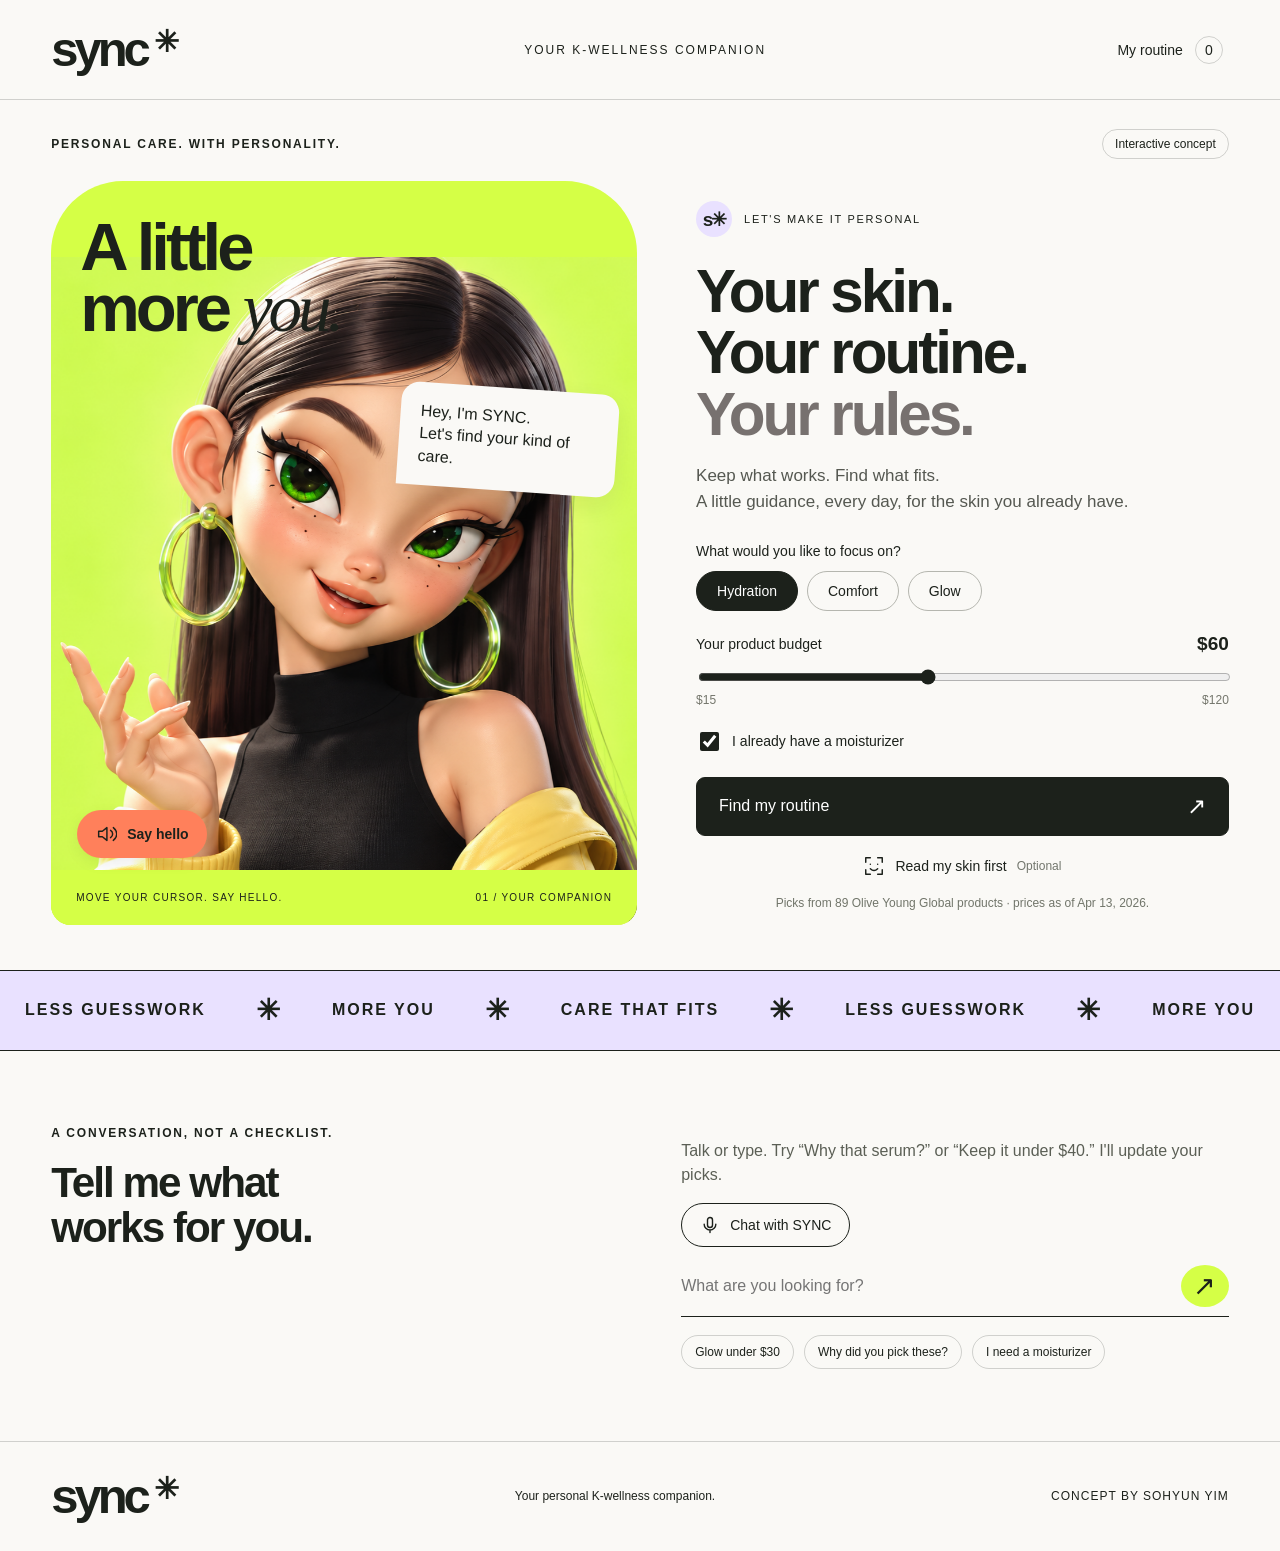
==== web/index.html @ 5f8eee10 "SYNC — K-wellness companion: demo, deck and catalogue tools Built 2026-09-19.  - web/    the demo: 1" ====
<!doctype html>
<html lang="en"><head><meta charset="UTF-8"><meta name="viewport" content="width=device-width, initial-scale=1"><meta name="theme-color" content="#e9e1ff"><meta name="description" content="Meet SYNC. A personal K-wellness companion that reads your skin, runs your routine, and shows you what moved."><title>SYNC — Demo</title><link rel="icon" type="image/svg+xml" href="data:image/svg+xml,%3Csvg xmlns='http://www.w3.org/2000/svg' viewBox='0 0 40 40'%3E%3Crect width='40' height='40' rx='12' fill='%23d5ff46'/%3E%3Ctext x='9' y='30' font-family='Arial' font-weight='bold' font-size='29'%3ES%3C/text%3E%3C/svg%3E"><link rel="preconnect" href="https://fonts.googleapis.com"><link href="https://fonts.googleapis.com/css2?family=IBM+Plex+Mono:wght@400;500&display=swap" rel="stylesheet"><link href="https://api.fontshare.com/v2/css?f[]=switzer@300,400,500&display=swap" rel="stylesheet"><link rel="stylesheet" href="style.css"><script src="app.js" defer></script><script src="mirror.js" defer></script><script src="daily.js" defer></script></head>
<body>
<header class="nav"><a href="#" class="logo" aria-label="SYNC home">sync<span>✳</span></a><div class="nav-center">YOUR K-WELLNESS COMPANION</div><button class="nav-link" id="routine-nav">My routine <span id="count">0</span></button></header>
<main>
<div class="intro"><span class="eyebrow">PERSONAL CARE. WITH PERSONALITY.</span><span class="demo-badge">Interactive concept</span></div>
<section class="hero" aria-label="Personal beauty assistant">
<div class="avatar-stage" id="stage">
<div class="stage-title">A little<br>more <em>you.</em></div>
<div class="portrait-wrap" id="portrait"><img src="assets/avatar.png" alt="SYNC's playful 3D-style beauty companion with dark hair, lime earrings and a yellow jacket" class="avatar" fetchpriority="high"></div>
<div class="speech" id="speech" aria-live="polite">Hey, I'm SYNC.<br>Let's find your kind of care.</div>
<button class="sound-button" id="sound" aria-label="Hear SYNC's greeting"><svg viewBox="0 0 24 24" aria-hidden="true"><path d="M4 9h4l5-4v14l-5-4H4zM17 8c3 2 3 6 0 8M20 5c5 4 5 10 0 14"/></svg><span>Say hello</span></button>
<button class="avatar-touch" id="avatar-touch" aria-label="Make SYNC react"></button>
<div class="stage-bottom"><span>MOVE YOUR CURSOR. SAY HELLO.</span><span>01 / YOUR COMPANION</span></div>
</div>
<div class="assistant-panel">
<div class="panel-top"><span class="mini-logo">s✳</span><span>LET'S MAKE IT PERSONAL</span></div>
<h1>Your skin.<br>Your routine.<br><span>Your rules.</span></h1>
<p class="lede">Keep what works. Find what fits.<br>A little guidance, every day, for the skin you already have.</p>
<div class="form-block"><label id="concern-label">What would you like to focus on?</label><div class="chips" id="concerns" role="group" aria-labelledby="concern-label"><button class="chip active" data-concern="Hydration" aria-pressed="true">Hydration</button><button class="chip" data-concern="Comfort" aria-pressed="false">Comfort</button><button class="chip" data-concern="Glow" aria-pressed="false">Glow</button></div></div>
<div class="form-block budget"><label for="budget">Your product budget <strong id="budget-value">$60</strong></label><input type="range" id="budget" min="15" max="120" step="5" value="60"><div class="range-labels"><span>$15</span><span>$120</span></div></div>
<label class="keep"><input type="checkbox" id="keep" checked><span>I already have a moisturizer</span><span class="checkmark" aria-hidden="true">✓</span></label>
<button class="primary" id="build">Find my routine <span aria-hidden="true">↗</span></button>
<button class="scan-link" id="open-scan"><svg viewBox="0 0 24 24" aria-hidden="true"><path d="M8 3H3v5m13-5h5v5M3 16v5h5m13-5v5h-5M8 10h.01M16 10h.01M8 15q4 4 8 0"/></svg>Read my skin first <span>Optional</span></button>
<p class="fine-print">Picks from 89 Olive Young Global products · prices as of Apr 13, 2026.</p>
</div>
</section>
<div class="ticker" aria-hidden="true"><span>LESS GUESSWORK</span><b>✳</b><span>MORE YOU</span><b>✳</b><span>CARE THAT FITS</span><b>✳</b><span>LESS GUESSWORK</span><b>✳</b><span>MORE YOU</span></div>
<section id="read" class="read-section" hidden aria-live="polite">
<div class="section-heading"><div><span class="eyebrow">01 / THE READ</span><h2 id="read-title">Here’s what I see.</h2></div><span class="read-flag" id="read-flag"></span></div>
<div class="read-grid">
<div class="read-face"><img id="read-frame" alt="The frame the read was taken from"><video id="read-live" class="mirrored" autoplay playsinline muted hidden></video><div class="read-labels" id="read-labels"></div></div>
<div class="read-body">
<div class="read-top"><div class="read-score" id="read-score"></div><div><p class="read-line" id="read-line"></p><p class="read-diagnosis" id="read-diagnosis"></p><span class="read-profile" id="read-profile"></span></div></div>
<div class="read-delta" id="read-delta" hidden></div><span class="eyebrow">WHAT’S ASKING</span><ul class="read-concerns" id="read-concerns"></ul>
<span class="eyebrow">ALL 15 AXES</span><div class="read-axes" id="read-axes"></div>
<div class="read-actions"><button class="primary" id="read-to-picks">See what fixes it <span>↓</span></button><button class="secondary" id="read-again">Read again</button><button class="secondary" id="read-camera-off" hidden>Camera off</button></div>
</div></div>
<p class="catalog-note">The read describes what the camera sees in this light. It isn’t a diagnosis.</p>
</section>
<section id="routine" class="routine-section" hidden aria-live="polite">
<div class="section-heading"><div><span class="eyebrow">02 / WHAT FIXES IT</span><h2>Your next good picks.</h2></div><div class="heading-actions"><button class="talk" id="walk-picks" type="button"><svg viewBox="0 0 24 24" aria-hidden="true"><path d="M4 9h4l5-4v14l-5-4H4zM17 8c3 2 3 6 0 8"/></svg><span>Walk me through these</span></button><button class="text-button" id="edit">Edit preferences ↗</button></div></div>
<div class="routine-summary" id="routine-summary"></div><div class="routine-steps" id="routine-steps"></div>
<div class="products" id="products"></div>
<div class="skipped-wrap" id="skipped-wrap" hidden><span class="eyebrow">LEFT OUT, ON PURPOSE</span><ul class="skipped" id="skipped"></ul></div>
<div class="checkout-row"><div><span class="eyebrow">SELECTED PRODUCTS</span><h3 id="total">$0</h3><p>Olive Young Global prices, Apr 13, 2026 · shipping and tax not included</p></div><button class="primary checkout" id="checkout">Review demo bag <span>↗</span></button></div>
<p class="catalog-note">Real products from Olive Young Global. Prices are a snapshot, not live. The skin read describes what the camera sees. It isn’t a diagnosis.</p>
</section>
<section id="day" class="day-section" hidden>
<div class="section-heading"><div><span class="eyebrow">03 / EVERY DAY</span><h2 id="day-count">Day 1 with SYNC</h2></div><span class="day-date" id="day-date"></span></div>
<p class="day-line" id="day-line"></p>
<div class="day-grid">
<div class="day-list" id="day-list"><div><span class="eyebrow">MORNING</span><ul id="day-am"></ul></div><div><span class="eyebrow">NIGHT</span><ul id="day-pm"></ul></div></div>
<div class="day-side"><div class="day-stats" id="day-stats"></div><div class="day-delta" id="day-delta"></div>
<div class="day-actions"><button class="primary" id="day-check">Two weeks later, re-scan <span>↗</span></button><span class="fine-print">Demo control: jumps the timeline ahead and writes a read that follows how much of the routine you ticked off.</span><button class="text-button" id="day-reset">Clear this browser's history</button></div></div>
</div>
</section>
<section class="conversation"><div><span class="eyebrow">A CONVERSATION, NOT A CHECKLIST.</span><h2>Tell me what<br>works for you.</h2></div><div class="conversation-right"><p id="reply" aria-live="polite">Talk or type. Try “Why that serum?” or “Keep it under $40.” I'll update your picks.</p><button class="talk" id="talk" type="button"><svg viewBox="0 0 24 24" aria-hidden="true"><rect x="9" y="3" width="6" height="12" rx="3"/><path d="M5 11a7 7 0 0 0 14 0M12 18v3"/></svg><span>Chat with SYNC</span></button><form id="chat-form"><label class="sr-only" for="message">Tell SYNC your preferences</label><input id="message" placeholder="What are you looking for?" maxlength="200" autocomplete="off"><button type="submit" aria-label="Send message">↗</button></form><div class="prompt-chips"><button data-prompt="Glow under $30">Glow under $30</button><button data-prompt="Why did you pick these?">Why did you pick these?</button><button data-prompt="I need a moisturizer">I need a moisturizer</button></div></div></section>
</main>
<footer><a href="#" class="logo">sync<span>✳</span></a><span>Your personal K-wellness companion.</span><span>CONCEPT BY SOHYUN YIM</span></footer>
<dialog id="scan-dialog"><button class="close" id="close-scan" aria-label="Close scan">×</button><span class="eyebrow">YOUR SKIN CHECK-IN</span><h2>A moment for you.</h2><p id="scan-info">Turn on your camera and hold still for a second.</p><div class="scan-view" id="scan-view"><img src="assets/avatar.png" alt="Sample avatar for a demonstration scan" id="scan-sample"><video id="camera" autoplay playsinline muted hidden></video><div class="scan-oval" aria-hidden="true"></div><div class="scan-line" aria-hidden="true"></div><span id="scan-status">Camera off</span></div><div class="scan-actions"><button class="secondary" id="camera-button">Use my camera</button><button class="primary" id="start-scan">Read my skin ↗</button></div><p class="fine-print" id="camera-note">One frame goes to the SYNC read service. Nothing is stored by this page.</p></dialog>
<dialog id="bag-dialog"><button class="close" id="close-bag" aria-label="Close bag">×</button><span class="eyebrow">YOUR DEMO BAG</span><h2>A routine that fits.</h2><div id="bag-items"></div><p class="bag-total" id="bag-total"></p><p>Demo bag. Each product links to its Olive Young page. No order is placed and no payment is collected here.</p><button class="primary" id="back-routine">Back to my routine ↗</button></dialog>
<div class="mirror" id="mirror" hidden data-phase="idle">
<header class="m-top"><span class="logo">sync<span>✳</span></span><span class="m-eyebrow">YOUR SKIN, READ</span><span class="m-status" id="m-status"></span><button class="m-close" id="m-close" aria-label="Close">×</button></header>
<div class="m-body">
<div class="m-frame" id="m-frame">
<div class="m-zoom" id="m-zoom"><video id="m-video" autoplay playsinline muted></video><img id="m-still" alt="" hidden><div class="m-box" id="m-box" hidden></div></div>
<div class="m-guide" aria-hidden="true"></div>
<svg class="m-flines" id="m-flines" aria-hidden="true"></svg>
<div class="m-labels" id="m-labels"></div>
<span class="m-walk" id="m-walk" hidden></span>
<div class="m-dots" id="m-dots" hidden><i></i><i></i><i></i></div>
<p class="m-caption" id="m-caption" aria-live="polite" hidden></p>
<div class="m-frame-foot"><span>SYNC.AI/READ</span><span id="m-foot">01 / YOUR FACE</span></div>
</div>
<aside class="m-panel">
<div class="m-hud" id="m-hud" hidden></div>
<div class="m-name" id="m-name" hidden><span class="eyebrow">01 / HELLO</span><h2 class="m-q" id="m-q">What should I call you?</h2><span class="m-heard" id="m-heard">…</span><form id="m-name-form"><input id="m-name-field" placeholder="Say it, or type it and press return" autocomplete="off" spellcheck="false" maxlength="30"></form><button class="text-button" id="m-name-skip" type="button">Skip</button></div>
<div class="m-ready"><span class="eyebrow">02 / HOLD STILL</span><h2 id="m-ready-title">Face the light.</h2><p class="lede">Look straight at the screen, chin level. I take three frames, then read fifteen things across your face.</p></div>
<div class="m-reading"><span class="eyebrow">03 / READING</span><h2>Reading your <em>skin.</em></h2><p class="lede">About ten seconds.</p><ul class="m-readlist" id="m-readlist"></ul></div>
<div class="m-card" id="m-card" hidden></div>
<div class="m-diag" id="m-diag" hidden></div>
<aside class="m-rail" id="m-rail" hidden></aside>
<div class="m-actions"><button class="primary" id="m-go" hidden>Read my skin <span>↗</span></button><button class="text-button" id="m-notyou" hidden></button><button class="text-button" id="m-skip" hidden>Skip to the overview</button>
<div class="m-after" id="m-after" hidden><button class="primary" id="m-picks">See what fixes it <span>↓</span></button><div><button class="text-button" id="m-replay">Walk me through again</button><button class="text-button" id="m-again">Read again</button></div></div></div>
</aside>
</div>
<svg class="m-lines" id="m-lines" aria-hidden="true"></svg>
</div>
<div class="toast" id="toast" role="status" hidden></div>
<div class="buddy away" id="buddy">
<div class="chat" id="chat" hidden>
<div class="chat-top"><span class="chat-who">SYNC</span><button class="chat-mute" id="chat-mute" aria-pressed="true" title="Voice on">🔊</button><button class="chat-x" id="chat-x" aria-label="Close chat">×</button></div>
<div class="chat-log" id="chat-log"></div><span class="chat-heard" id="chat-heard"></span>
<form class="chat-form" id="buddy-form"><button class="chat-mic" id="buddy-mic" type="button" aria-label="Speak instead"><svg viewBox="0 0 24 24" aria-hidden="true"><rect x="9" y="3" width="6" height="12" rx="3"/><path d="M5 11a7 7 0 0 0 14 0M12 18v3"/></svg></button><input id="buddy-input" placeholder="Ask me anything" autocomplete="off" maxlength="200"><button class="chat-send" type="submit" aria-label="Send">↗</button></form>
</div>
<p class="buddy-bubble" id="buddy-bubble" aria-live="polite" hidden></p>
<button class="buddy-face" id="buddy-face" aria-label="Chat with SYNC"><img src="assets/avatar.png" alt=""><span class="buddy-ring" aria-hidden="true"></span></button>
<span class="buddy-state" id="buddy-state">Tap to chat</span>
</div>
</body></html>
---- web/style.css ----
:root{--ink:#1c211b;--lavender:#e9e1ff;--lime:#d5ff46;--paper:#faf9f6;--line:#1c211b30;--orange:#ff805b}*{box-sizing:border-box}html{scroll-behavior:smooth;scroll-padding-top:24px}body{margin:0;background:var(--paper);color:var(--ink);font-family:Arial,Helvetica,sans-serif;font-size:16px}button,input{font:inherit}button,a,input{-webkit-tap-highlight-color:transparent}button{cursor:pointer}button:focus-visible,a:focus-visible,input:focus-visible{outline:3px solid #6654c9;outline-offset:5px}button{color:inherit}a{color:inherit;text-decoration:none}[hidden]{display:none!important}.nav{height:100px;max-width:1600px;margin:auto;padding:0 4%;display:flex;align-items:center;justify-content:space-between;border-bottom:1px solid var(--line)}.logo{font-size:49px;font-weight:800;letter-spacing:-4px;line-height:1}.logo span{display:inline-block;font-size:30px;vertical-align:top;margin:2px 0 0 7px;letter-spacing:0}.nav-center{font-size:12px;letter-spacing:2px}.nav-link{background:none;border:0;font-size:14px;display:flex;align-items:center;gap:12px}.nav-link span{display:grid;place-items:center;border:1px solid var(--line);border-radius:50%;width:28px;height:28px}.intro{display:flex;justify-content:space-between;align-items:center;padding:29px 4% 22px;max-width:1600px;margin:auto}.eyebrow{font-size:12px;font-weight:600;letter-spacing:1.8px}.demo-badge{font-size:12px;border:1px solid var(--line);padding:7px 12px;border-radius:30px}.hero{max-width:1600px;padding:0 4% 45px;margin:auto;display:grid;grid-template-columns:1.1fr 1fr;gap:5%}.avatar-stage{isolation:isolate;min-height:660px;position:relative;background:var(--lime);border-radius:160px 160px 20px 20px;overflow:hidden;perspective:1000px}.portrait-wrap{position:absolute;inset:76px -20px -48px;transform-style:preserve-3d;transition:transform .35s ease-out;will-change:transform}.avatar{height:100%;width:100%;object-fit:cover;object-position:50% 45%;mix-blend-mode:multiply;user-select:none;pointer-events:none}.stage-title{position:absolute;z-index:2;left:29px;top:36px;font-size:67px;font-weight:700;line-height:.91;letter-spacing:-4px;pointer-events:none}.stage-title em{font-family:Georgia,serif;font-weight:normal}.speech{position:absolute;z-index:4;right:20px;top:207px;max-width:218px;padding:18px 20px;background:var(--paper);border-radius:18px 18px 18px 0;font-size:16px;line-height:1.4;box-shadow:0 8px 24px #17221112;transform:rotate(4deg);transition:transform .3s}.sound-button{position:absolute;left:26px;bottom:67px;z-index:6;border:0;border-radius:40px;padding:13px 18px;display:flex;gap:10px;align-items:center;background:var(--orange);font-size:14px;font-weight:600;box-shadow:0 5px 15px #0001}.sound-button svg,.scan-link svg{width:22px;height:22px;fill:none;stroke:currentColor;stroke-width:1.6;stroke-linecap:round;stroke-linejoin:round}.avatar-touch{position:absolute;z-index:3;inset:110px 0 120px;border:0;background:transparent;border-radius:50%}.stage-bottom{position:absolute;bottom:0;left:0;right:0;z-index:5;display:flex;justify-content:space-between;gap:16px;background:var(--lime);padding:22px 25px;font-size:10px;letter-spacing:1.3px}.assistant-panel{padding:20px 0 0;max-width:540px;width:100%;justify-self:center}.panel-top{display:flex;align-items:center;gap:12px;font-size:11px;letter-spacing:1.7px}.mini-logo{background:var(--lavender);border-radius:50%;width:36px;height:36px;display:grid;place-items:center;font-weight:bold;font-size:19px;letter-spacing:-2px}h1{font-size:clamp(48px,4.7vw,72px);letter-spacing:-3px;line-height:1.02;margin:24px 0 18px}h1 span{color:#77716f}.lede{font-size:17px;line-height:1.55;color:#555851;margin:0 0 27px}.form-block{margin-bottom:22px}.form-block label{display:block;margin-bottom:12px;font-size:14px}.chips{display:flex;gap:9px;flex-wrap:wrap}.chip{background:none;border:1px solid #b5b6af;border-radius:30px;padding:11px 20px;font-size:14px;transition:.2s}.chip:hover{background:var(--lavender)}.chip.active{background:var(--ink);color:white;border-color:var(--ink)}.budget label{display:flex;justify-content:space-between;align-items:center}.budget strong{font-size:19px}input[type=range]{accent-color:var(--ink);width:100%;height:8px;cursor:pointer}.range-labels{display:flex;justify-content:space-between;font-size:12px;color:#74766c;margin-top:8px}.keep{position:relative;display:flex;align-items:center;gap:10px;font-size:14px;margin:2px 0 23px;cursor:pointer}.keep input{width:19px;height:19px;accent-color:var(--ink)}.checkmark{display:none}.primary{background:var(--ink);color:white;border:1px solid var(--ink);border-radius:9px;min-height:54px;padding:15px 22px;font-size:16px;font-weight:500;display:flex;justify-content:space-between;align-items:center;gap:20px;width:100%;transition:background .2s,transform .2s}.primary:hover{background:#3e4838;transform:translateY(-2px)}.primary:disabled{opacity:.55;cursor:wait;transform:none}.primary span{font-size:23px}.scan-link{background:none;border:0;display:flex;justify-content:center;align-items:center;gap:10px;width:100%;padding:19px 0 4px;font-size:14px}.scan-link span{font-size:12px;color:#72766d}.fine-print{font-size:12px;text-align:center;color:#71756a;line-height:1.5;margin:13px 0}.ticker{display:flex;align-items:center;justify-content:space-around;gap:40px;overflow:hidden;white-space:nowrap;background:var(--lavender);border-block:1px solid var(--ink);padding:25px 20px;font-size:16px;font-weight:600;letter-spacing:2px}.ticker b{font-size:29px;line-height:1}.conversation{max-width:1600px;margin:auto;padding:72px 4%;display:grid;grid-template-columns:1fr 1fr;gap:7%}h2{font-size:clamp(32px,3.3vw,49px);line-height:1.08;letter-spacing:-2px;margin:19px 0}p{line-height:1.5}.conversation-right{align-self:center}.conversation-right p{max-width:530px;color:#5b5f55;font-size:16px;min-height:48px}#chat-form{display:flex;border-bottom:1px solid var(--ink);padding-bottom:9px;gap:12px}#message{width:100%;background:none;border:0;min-width:0;padding:12px 0;font-size:16px}#chat-form button{width:48px;flex-shrink:0;border:0;border-radius:50%;background:var(--lime);font-size:27px}.prompt-chips{display:flex;flex-wrap:wrap;gap:10px;margin-top:18px}.prompt-chips button{border:1px solid var(--line);background:none;padding:9px 13px;border-radius:20px;font-size:12px}footer{border-top:1px solid var(--line);display:flex;align-items:center;justify-content:space-between;gap:30px;padding:30px 4%}footer>span{font-size:12px}footer>span:last-child{letter-spacing:1px}.routine-section{padding:65px 4% 45px;max-width:1600px;margin:auto}.section-heading{display:flex;align-items:center;justify-content:space-between;gap:20px}.text-button{border:0;background:none;font-size:14px;text-decoration:underline;text-underline-offset:5px}.routine-summary{padding:18px 22px;background:var(--lavender);border-radius:10px;margin:17px 0 25px;font-size:16px;line-height:1.5}.products{display:grid;grid-template-columns:repeat(3,1fr);gap:20px}.product{border:1px solid var(--line);border-radius:12px;padding:26px;display:flex;flex-direction:column}.product-top{display:flex;justify-content:space-between;align-items:center;font-size:12px;letter-spacing:1px}.product-number{font-family:Georgia,serif;font-size:55px;letter-spacing:-3px}.product h3{font-size:26px;line-height:1.12;letter-spacing:-.7px;margin:26px 0 8px}.product p{font-size:14px;color:#5b5f55;flex:1}.product .price{font-size:21px;margin:14px 0}.product button{background:none;border:1px solid var(--ink);padding:12px;border-radius:6px;font-size:14px}.product button[aria-pressed=true]{background:var(--ink);color:white}.product:nth-child(3n+1){background:#eef6d9}.product:nth-child(3n+2){background:#f2e9ff}.product:nth-child(3n+3){background:#fff0c6}.checkout-row{display:flex;align-items:center;justify-content:space-between;gap:20px;margin-top:35px}.checkout-row h3{font-size:38px;margin:8px 0}.checkout-row p,.catalog-note{font-size:12px;color:#697061}.checkout{max-width:320px}.catalog-note{margin:30px 0 0}dialog{border:0;border-radius:22px;background:var(--paper);padding:35px;width:min(530px,calc(100% - 24px));max-height:92dvh;color:var(--ink);box-shadow:0 30px 100px #0003}dialog::backdrop{background:#171b1760;backdrop-filter:blur(8px)}dialog h2{font-size:36px;margin-top:15px}dialog>p{color:#5b5f55;font-size:14px}.close{position:absolute;right:17px;top:12px;border:0;background:none;font-size:31px}.scan-view{height:295px;position:relative;border-radius:16px;overflow:hidden;background:var(--lime)}.scan-view img,.scan-view video{width:100%;height:100%;object-fit:cover;object-position:50% 32%}.scan-view video{transform:scaleX(-1)}.scan-oval{position:absolute;width:165px;height:225px;left:50%;top:42%;transform:translate(-50%,-50%);border:1px dashed #fff;outline:70px solid #141a1420;border-radius:50%}.scan-line{display:none;position:absolute;left:12%;right:12%;height:2px;background:white;box-shadow:0 0 12px white;top:12%;animation:scan 1.6s ease-in-out infinite alternate}.scanning .scan-line{display:block}#scan-status{position:absolute;bottom:14px;left:50%;transform:translateX(-50%);padding:8px 14px;background:#1c211bd9;color:white;border-radius:30px;font-size:12px;white-space:nowrap}.scan-actions{display:flex;gap:10px;margin-top:20px}.scan-actions>*{flex:1;min-width:0}.secondary{border:1px solid var(--ink);background:none;border-radius:9px;font-size:14px;padding:12px}.scan-actions .primary{font-size:14px;padding:12px}.bag-row{display:flex;justify-content:space-between;gap:20px;padding:17px 0;border-bottom:1px solid var(--line);font-size:15px}.bag-total{font-size:24px!important;font-weight:bold}.toast{position:fixed;bottom:24px;left:50%;transform:translateX(-50%);background:var(--ink);color:white;padding:15px 23px;border-radius:50px;font-size:14px;z-index:20;box-shadow:0 5px 30px #0002;width:max-content;max-width:90%}.sr-only{position:absolute;width:1px;height:1px;padding:0;margin:-1px;overflow:hidden;clip:rect(0,0,0,0);white-space:nowrap;border:0}.reacting .portrait-wrap{animation:nod .7s ease-in-out}.speaking .speech{transform:rotate(0deg) scale(1.04)}@keyframes nod{0%,100%{transform:rotate(0) translateY(0)}35%{transform:rotate(-3deg) translateY(-12px)}70%{transform:rotate(2deg) translateY(2px)}}@keyframes scan{to{top:80%}}@media(min-width:1500px){.avatar-stage{min-height:730px}.portrait-wrap{inset:60px -20px -70px}.assistant-panel{padding-top:30px}}@media(max-width:1050px){.hero{gap:4%;grid-template-columns:1fr 1fr}.stage-title{font-size:56px;top:45px;left:24px}.avatar-stage{border-radius:110px 110px 18px 18px;min-height:690px}.speech{top:220px;right:14px;max-width:175px;font-size:14px;padding:15px}.portrait-wrap{inset:145px -65px -10px}.stage-bottom{font-size:9px;padding:20px 15px}.stage-bottom span:last-child{display:none}.chip{padding:10px 15px}h1{font-size:53px}.lede{font-size:16px}.products{grid-template-columns:repeat(2,1fr)}}@media(max-width:700px){.nav{height:78px;padding-inline:6%}.logo{font-size:42px}.nav-center{display:none}.intro{padding:23px 6% 18px}.intro .eyebrow{max-width:170px;font-size:10px;line-height:1.6}.hero{padding:0 6% 30px;grid-template-columns:1fr;gap:20px}.avatar-stage{min-height:460px;height:58vh;max-height:570px;border-radius:100px 100px 18px 18px}.stage-title{top:29px;font-size:58px}.portrait-wrap{inset:5px -10px -65px}.speech{top:150px;right:15px;max-width:175px}.stage-bottom{font-size:9px}.stage-bottom span:last-child{display:block}.sound-button{bottom:57px;left:17px;padding:12px 16px}.assistant-panel{padding:20px 0 0}.panel-top{font-size:10px}h1{font-size:54px;line-height:1.03;margin-top:20px}h1 br:nth-child(2){display:none}h1 span{margin-left:10px}.lede{margin-bottom:25px}.ticker{justify-content:flex-start;font-size:13px;padding:19px 20px;gap:30px}.conversation{grid-template-columns:1fr;padding:45px 6%;gap:0}.conversation h2{font-size:39px}.conversation h2 br{display:none}.conversation-right p{font-size:15px}.products{grid-template-columns:1fr}.routine-section{padding:40px 6%}.section-heading{align-items:flex-start}.section-heading h2{font-size:34px}.text-button{font-size:12px;white-space:nowrap;padding:3px 0}.section-heading .eyebrow{font-size:10px}.checkout-row{align-items:stretch;flex-direction:column}.checkout{max-width:none}footer{padding:26px 6%;flex-wrap:wrap;gap:20px}footer>span:nth-child(2){max-width:170px;text-align:right;margin-left:auto}footer>span:last-child{width:100%;font-size:10px}dialog{padding:30px 23px}.scan-view{height:270px}}@media(prefers-reduced-motion:reduce){*{scroll-behavior:auto!important;animation:none!important;transition:none!important}.portrait-wrap{transform:none!important}}

.avatar-stage{border-radius:72px 72px 20px 20px}
/* ── demo fork additions (2026-09-19) ── */
.product-img{aspect-ratio:4/3;background:#fff;border-radius:10px;margin:18px 0 0;overflow:hidden;display:grid;place-items:center}.product-img img{width:100%;height:100%;object-fit:cover}
.product-brand{display:block;margin-top:18px;font-size:12px;letter-spacing:1.4px;text-transform:uppercase;color:#5b5f55}.product .product-brand+h3{margin-top:6px;font-size:22px}
.product-meta{font-size:12px;color:#74766c}.product-link{font-size:13px;text-decoration:underline;text-underline-offset:4px;margin:0 0 12px}
.skipped-wrap{margin-top:28px;padding:22px;border:1px dashed var(--ink);border-radius:12px}.skipped{list-style:none;margin:14px 0 0;padding:0;display:grid;gap:12px}.skipped li{display:grid;grid-template-columns:minmax(0,1fr) minmax(0,1.4fr);gap:16px;font-size:14px}.skipped li span{color:#5b5f55}
@media(max-width:700px){.skipped li{grid-template-columns:1fr;gap:4px}}
.read-result{margin-top:18px;display:grid;gap:10px}.read-row{display:grid;grid-template-columns:78px 1fr 34px;align-items:center;gap:12px;font-size:14px}.read-row i{height:8px;border-radius:8px;background:#1c211b18;overflow:hidden}.read-row b{display:block;height:100%;background:#1c211b66;border-radius:8px;transition:width .6s}.read-row.lowest b{background:var(--ink)}.read-row.lowest span,.read-row.lowest strong{font-weight:700}.read-row strong{text-align:right}
.bag-row a{text-decoration:underline;text-underline-offset:4px}
/* ── the read (ported from the mirror) ── */
.read-section{padding:65px 4% 20px;max-width:1600px;margin:auto}
.read-flag{font-size:12px;letter-spacing:1.4px;text-transform:uppercase;border:1px solid var(--ink);padding:7px 12px;border-radius:30px}.read-flag.sample{background:var(--orange);border-color:var(--orange)}
.read-grid{display:grid;grid-template-columns:minmax(0,1fr) minmax(0,1.05fr);gap:4%;margin-top:26px}
.read-face{position:relative;border-radius:20px;overflow:hidden;background:#1c211b;align-self:start}
.read-face img{display:block;width:100%;height:auto}.read-face img.mirrored{transform:scaleX(-1)}
.read-labels{position:absolute;inset:0;pointer-events:none}
.rlabel{position:absolute;display:flex;align-items:flex-start;gap:6px;transform:translate(-6px,-6px);opacity:0;animation:rl .5s ease forwards}
.rlabel>i{flex:none;width:6px;height:6px;margin:3px;background:#fff;border-radius:50%;box-shadow:0 0 0 1px #0004,0 1px 4px #0005}
.rlabel>div{background:#faf9f6f0;color:var(--ink);padding:7px 10px;border-radius:8px;max-width:190px;display:grid;gap:2px;box-shadow:0 4px 14px #0002}
.rlabel.left{flex-direction:row-reverse;transform:translate(calc(-100% + 6px),-6px)}.rlabel.up{align-items:flex-end;transform:translate(-6px,calc(-100% + 6px))}.rlabel.left.up{transform:translate(calc(-100% + 6px),calc(-100% + 6px))}
.rlabel .l1{font-size:10px;letter-spacing:1.3px;text-transform:uppercase;color:#5b5f55}.rlabel .l2{font-size:13px;line-height:1.3}.rlabel .l3{font-size:11px;font-family:ui-monospace,Menlo,monospace;color:#5b5f55}
.rlabel.accent>i{background:var(--lime)}.rlabel.accent>div{background:var(--lime)}
@keyframes rl{to{opacity:1}}
.read-top{display:grid;grid-template-columns:170px 1fr;gap:26px;align-items:center;margin-bottom:30px}
.read-score{position:relative;width:170px;height:170px}
.dial{width:100%;height:100%;transform:rotate(-90deg)}.dial .track{fill:none;stroke:#1c211b1a;stroke-width:10}.dial .grad{stroke:#1c211b55;stroke-width:1.5}
.dial .arc{fill:none;stroke:var(--ink);stroke-width:10;stroke-linecap:round;stroke-dashoffset:var(--c);animation:arc 1.2s .2s ease forwards}@keyframes arc{to{stroke-dashoffset:var(--off)}}
.dialcore{position:absolute;inset:0;display:grid;place-content:center;text-align:center}.dialnum{font-size:52px;font-weight:700;letter-spacing:-3px;line-height:1}.dialband{font-size:10px;letter-spacing:1.6px;margin-top:6px}
.read-line{font-size:22px;line-height:1.3;letter-spacing:-.4px;margin:0 0 10px}.read-diagnosis{font-size:15px;color:#5b5f55;margin:0 0 10px}.read-profile{font-size:12px;letter-spacing:1.2px;text-transform:uppercase;color:#74766c}
.read-concerns{list-style:none;padding:0;margin:12px 0 28px;display:grid;gap:8px}.read-concerns li{display:flex;justify-content:space-between;gap:16px;padding:12px 16px;background:var(--lavender);border-radius:10px;font-size:15px}.read-concerns li span{color:#5b5f55}
.read-axes{display:grid;grid-template-columns:1fr 1fr;gap:9px 28px;margin:14px 0 28px}
.axis{display:grid;grid-template-columns:96px 1fr 28px;align-items:center;gap:10px;font-size:13px}.axis i{height:6px;border-radius:6px;background:#1c211b14;overflow:hidden}.axis b{display:block;height:100%;background:#1c211b55;border-radius:6px}.axis strong{text-align:right;font-weight:500}
.axis.weak span,.axis.weak strong{font-weight:700}.axis.weak b{background:var(--ink)}
.read-actions{display:flex;gap:12px}.read-actions .primary{max-width:320px}.read-actions .secondary{padding:12px 22px}
@media(max-width:1050px){.read-grid{grid-template-columns:1fr;gap:28px}}
@media(max-width:700px){.read-section{padding:40px 6% 10px}.read-top{grid-template-columns:1fr;justify-items:start}.read-axes{grid-template-columns:1fr}.rlabel>div{max-width:130px}.rlabel .l2{font-size:11px}.read-actions{flex-direction:column}}
/* ── live tags + companion + voice (2026-09-19) ── */
.read-face video{display:block;width:100%;height:auto}.read-face video.mirrored{transform:scaleX(-1)}
.rlabel{transition:left .12s linear,top .12s linear}
.talk{display:flex;align-items:center;gap:10px;border:1px solid var(--ink);background:none;border-radius:40px;padding:11px 18px;margin-bottom:18px;font-size:14px}
.talk svg{width:20px;height:20px;fill:none;stroke:currentColor;stroke-width:1.7;stroke-linecap:round}
body[data-sync=listening] .talk{background:var(--lime);border-color:var(--lime)}
.buddy{position:fixed;right:22px;bottom:22px;z-index:30;display:flex;flex-direction:column;align-items:flex-end;gap:8px;transition:opacity .3s,transform .3s}
.buddy.away{opacity:0;transform:translateY(20px);pointer-events:none}
.buddy-bubble{margin:0;max-width:300px;background:var(--paper);border:1px solid var(--line);border-radius:18px 18px 4px 18px;padding:13px 16px;font-size:14px;line-height:1.4;box-shadow:0 10px 30px #0002}
.buddy-face{position:relative;width:92px;height:92px;border-radius:50%;border:0;padding:0;background:var(--lime);box-shadow:0 10px 30px #0003;overflow:visible;transform:scale(calc(1 + var(--level,0) * .18));transition:transform .08s}
.buddy-face img{width:100%;height:100%;border-radius:50%;object-fit:cover;object-position:50% 34%}
.buddy-ring{position:absolute;inset:-6px;border-radius:50%;border:2px solid transparent}
body[data-sync=listening] .buddy-ring{border-color:var(--lime);animation:ping 1.2s ease-out infinite}
body[data-sync=thinking] .buddy-ring{border-color:var(--ink) transparent;animation:spin .9s linear infinite}
body[data-sync=speaking] .buddy-ring{border-color:var(--orange)}
body[data-sync=speaking] .buddy-face{animation:bob .5s ease-in-out infinite alternate}
.buddy-state{font-size:10px;letter-spacing:1.4px;text-transform:uppercase;background:var(--ink);color:#fff;padding:5px 10px;border-radius:20px}
@keyframes ping{0%{transform:scale(1);opacity:1}100%{transform:scale(1.35);opacity:0}}
@keyframes spin{to{transform:rotate(360deg)}}
@keyframes bob{to{translate:0 -4px}}
@media(max-width:700px){.buddy{right:14px;bottom:14px}.buddy-face{width:72px;height:72px}.buddy-bubble{max-width:230px;font-size:13px}}
/* ── reading screen, in the site's own look: paper, ink, lime frame, Arial set tight ── */
.mirror{position:fixed;inset:0;z-index:40;background:var(--paper);color:var(--ink);overflow:auto;display:flex;flex-direction:column}
body.mirror-open{overflow:hidden}
body.mirror-open .buddy{opacity:1;transform:none;pointer-events:auto;z-index:60}
/* on the reading screen the companion says it in a bubble beside itself */
body.mirror-open .buddy{display:grid;grid-template-columns:auto auto;grid-template-areas:"bubble face" ". state";align-items:end;column-gap:14px;row-gap:6px;right:28px;bottom:24px}
body.mirror-open .buddy-bubble{grid-area:bubble;max-width:min(420px,34vw);font-size:17px;padding:16px 20px;border-radius:18px 18px 4px 18px;margin-bottom:26px;border-color:var(--ink)}
body.mirror-open .buddy-bubble.in{animation:mrise .4s ease both}
body.mirror-open .buddy-face{grid-area:face;width:110px;height:110px}
body.mirror-open .buddy-state{grid-area:state;justify-self:center}
.m-caption{display:none!important}
@media(max-width:900px){body.mirror-open .buddy-bubble{max-width:62vw;font-size:14px}body.mirror-open .buddy-face{width:76px;height:76px}}
.m-top{display:flex;align-items:center;gap:22px;height:84px;padding:0 4%;border-bottom:1px solid var(--line);flex:none}
.m-top .logo{font-size:40px}.m-top .logo span{font-size:24px}
.m-eyebrow,.m-status{font-size:12px;letter-spacing:2px}.m-status{flex:1;color:#74766c;text-transform:uppercase}
.m-close{background:none;border:0;font-size:34px;line-height:1}
.m-body{flex:1;min-height:0;display:grid;grid-template-columns:1.25fr 1fr;gap:4%;padding:24px 4% 28px}
.m-frame{position:relative;overflow:hidden;background:var(--lime);border-radius:160px 160px 20px 20px;min-height:0;isolation:isolate}
.m-zoom{position:absolute;inset:0;transform-origin:0 0;transition:transform .9s cubic-bezier(.22,1,.36,1);--z:1}
.m-zoom video,.m-zoom img{position:absolute;inset:0;width:100%;height:100%;object-fit:cover;transform:scaleX(-1);transition:filter .8s}
.m-zoom img.unmirrored{transform:none}
.m-zoom img.blur{filter:blur(8px) saturate(.8) brightness(1.05)}
.m-box{position:absolute;border:calc(2px / var(--z)) solid var(--lime);box-shadow:0 0 0 calc(1px / var(--z)) #1c211b55;transition:left .7s cubic-bezier(.22,1,.36,1),top .7s cubic-bezier(.22,1,.36,1),width .7s cubic-bezier(.22,1,.36,1),height .7s cubic-bezier(.22,1,.36,1)}
.m-box.gold{border-color:var(--orange)}
.m-guide{position:absolute;left:50%;top:46%;width:min(38%,300px);aspect-ratio:3/4;transform:translate(-50%,-50%);border:2px dashed #fff;border-radius:50%;pointer-events:none;opacity:0;transition:opacity .4s}
.mirror[data-phase=camera] .m-guide,.mirror[data-phase=name] .m-guide{opacity:1}
.m-walk{position:absolute;font-size:11px;font-weight:600;letter-spacing:1.5px;text-transform:uppercase;background:var(--paper);padding:5px 9px;border-radius:20px;transition:left .7s,top .7s;white-space:nowrap}
.m-dots{position:absolute;left:50%;bottom:90px;transform:translateX(-50%);display:flex;gap:7px}.m-dots i{width:7px;height:7px;border-radius:50%;background:var(--ink);animation:mpulse 1s ease-in-out infinite}.m-dots i:nth-child(2){animation-delay:.15s}.m-dots i:nth-child(3){animation-delay:.3s}
@keyframes mpulse{0%,100%{opacity:.25}50%{opacity:1}}
.m-caption{position:absolute;left:24px;right:24px;bottom:64px;margin:0 auto;max-width:560px;background:var(--paper);border-radius:18px 18px 18px 0;padding:16px 20px;font-size:17px;line-height:1.4;box-shadow:0 8px 24px #17221118;z-index:3}
.m-caption.in{animation:mrise .45s ease both}
.m-frame-foot{position:absolute;left:0;right:0;bottom:0;display:flex;justify-content:space-between;background:var(--lime);padding:18px 26px;font-size:10px;letter-spacing:1.3px;z-index:2}
.m-flines,.m-lines{position:absolute;inset:0;width:100%;height:100%;pointer-events:none}.m-lines{position:fixed}
.m-flines polyline,.m-lines line{fill:none;stroke:var(--ink);stroke-width:1.2;stroke-dasharray:900;stroke-dashoffset:900;animation:mdraw .7s ease forwards}
.m-flines circle,.m-lines circle{fill:var(--ink)}.m-flines .gold{stroke:var(--ink);fill:var(--lime)}
@keyframes mdraw{to{stroke-dashoffset:0}}
.m-callout{position:absolute;transform:translateY(-50%);display:grid;gap:1px;max-width:190px;background:var(--paper);padding:7px 10px;border-radius:8px;box-shadow:0 4px 14px #0002;opacity:0;animation:mlab .5s ease forwards;z-index:1}
.m-callout.L{transform:translate(-100%,-50%);text-align:right}
.m-callout .l1{font-size:10px;letter-spacing:1.3px;text-transform:uppercase;color:#5b5f55}.m-callout .l2{font-size:13px;line-height:1.25}.m-callout .l3{font-size:11px;color:#5b5f55}
.m-callout.gold{background:var(--lime)}
@keyframes mlab{from{opacity:0;translate:0 6px}to{opacity:1;translate:0 0}}
@keyframes mrise{from{opacity:0;translate:0 10px}to{opacity:1;translate:0 0}}
.m-panel{display:flex;flex-direction:column;gap:22px;min-height:0;overflow:auto;padding:8px 0 6px}
.m-panel h2{font-size:clamp(40px,4vw,64px);letter-spacing:-3px;line-height:1.02;margin:14px 0 12px}
.m-panel h2 em{font-family:Georgia,serif;font-weight:normal}
.m-panel .lede{font-size:17px;line-height:1.55;color:#555851;margin:0}
.m-ready,.m-reading{display:none}
.mirror[data-phase=camera] .m-ready{display:block}
.mirror[data-phase=capture] .m-reading,.mirror[data-phase=reading] .m-reading{display:block;animation:mrise .5s ease both}
.m-readlist{list-style:none;padding:0;margin:20px 0 0;display:grid;gap:8px}
.m-readlist li{display:flex;justify-content:space-between;font-size:12px;font-weight:600;letter-spacing:1.5px;text-transform:uppercase;padding:10px 14px;border:1px solid var(--line);border-radius:30px;animation:mrise .35s ease both}
.m-readlist li b{color:#74766c;font-weight:500}
.m-q{margin:14px 0 8px}
.m-heard{display:block;font-size:15px;color:#74766c;min-height:22px;margin-bottom:10px}
#m-name-field{width:100%;background:none;border:0;border-bottom:1px solid var(--ink);font-size:18px;padding:12px 0;outline:none}
.m-name .text-button{margin-top:14px}
.m-actions{display:flex;flex-direction:column;gap:14px;margin-top:auto}
.m-actions .primary{max-width:360px}
.m-after{display:flex;flex-direction:column;gap:14px}.m-after>div{display:flex;gap:22px}
.m-hud{display:flex;align-items:center;gap:22px}
.m-dial{position:relative;width:118px;flex:none;aspect-ratio:1}.m-dial svg{position:absolute;inset:0;width:100%;height:100%;transform:rotate(-90deg)}
.m-track{fill:none;stroke:#1c211b1a;stroke-width:10}.m-grad{stroke:#1c211b55;stroke-width:1.5}
.m-arc{fill:none;stroke:var(--ink);stroke-width:10;stroke-linecap:round;animation:msweep 1.4s cubic-bezier(.22,1,.36,1) both .15s}
@keyframes msweep{from{stroke-dashoffset:var(--c)}}
.m-core{position:absolute;inset:0;display:grid;place-content:center;text-align:center}.m-core span{font-size:40px;font-weight:700;letter-spacing:-2px}
.m-band{font-size:11px;letter-spacing:1.6px;font-weight:600}
.m-hudtext{display:grid;gap:6px}.m-hudtext strong{font-size:22px;letter-spacing:-.5px;font-weight:600;line-height:1.2}
.m-sample{align-self:flex-start;font-size:11px;letter-spacing:1.3px;text-transform:uppercase;background:var(--orange);padding:6px 11px;border-radius:30px}
.m-card{border:1px solid var(--line);border-radius:12px;padding:26px;background:#eef6d9;opacity:0}
.m-card.in{animation:mrise .5s ease forwards}
.m-card.gold{background:var(--lime)}
.mc-top{display:flex;justify-content:space-between;font-size:12px;letter-spacing:1px;text-transform:uppercase}
.mc-top span:last-child{font-family:Georgia,serif;font-size:40px;letter-spacing:-2px;line-height:.8;text-transform:none}
.m-card h3{font-size:clamp(34px,3vw,46px);letter-spacing:-2px;line-height:1;margin:18px 0 8px;text-transform:capitalize}
.mc-note{font-size:17px;line-height:1.45;color:#3c4039;margin:0 0 20px}
.mc-rows{display:grid;gap:10px}
.mc-row{display:grid;grid-template-columns:110px 1fr 30px 92px;align-items:center;gap:12px;font-size:14px}
.mc-row i{height:6px;border-radius:6px;background:#1c211b18;overflow:hidden}.mc-row b{display:block;height:100%;background:#1c211b66;border-radius:6px}
.mc-row strong{text-align:right}.mc-row em{font-style:normal;font-size:11px;letter-spacing:1px;text-transform:uppercase;color:#5b5f55;text-align:right}
.mc-row.low span,.mc-row.low strong{font-weight:700}.mc-row.low b{background:var(--ink)}
.mc-flag,.mc-state{display:inline-block;margin-top:18px;font-size:11px;letter-spacing:1.3px;text-transform:uppercase;padding:6px 11px;border-radius:30px;border:1px solid var(--ink)}
.mc-flag{background:var(--ink);color:#fff}
.m-diag p{font-size:19px;line-height:1.45;margin:0;color:#3c4039}.m-diag .l1{display:none}
.m-rail{display:grid;gap:10px}.m-rail .tick,.m-rail .rt{display:none}
.m-rail .rp{font-size:12px;letter-spacing:1.4px;text-transform:uppercase;color:#74766c}
.m-rail .raxes{display:grid;grid-template-columns:1fr 1fr;gap:7px 26px}
.m-rail .rax{display:grid;grid-template-columns:92px 1fr 26px;align-items:center;gap:10px;font-size:13px}
.m-rail .rb{display:block;height:6px;border-radius:6px;background:#1c211b14;position:relative;overflow:hidden}.m-rail .rb i{position:absolute;left:0;top:0;height:100%;background:#1c211b55;border-radius:6px}
.m-rail .rv{text-align:right}
.m-rail .rax.weak .rn,.m-rail .rax.weak .rv{font-weight:700}.m-rail .rax.weak .rb i{background:var(--ink)}
.m-rail .rtop{justify-self:start;font-size:11px;letter-spacing:1.3px;text-transform:uppercase;background:var(--lime);padding:6px 11px;border-radius:30px}
@media(max-width:900px){
 .m-body{grid-template-columns:1fr;gap:20px;padding:14px 6% 24px}.m-frame{height:58vh;border-radius:100px 100px 18px 18px}.m-panel{overflow:visible}
 .m-top{height:66px}.m-top .logo{font-size:32px}.m-eyebrow{display:none}
 .m-callout{max-width:120px}.m-callout .l2{font-size:11px}.mc-row{grid-template-columns:90px 1fr 26px 76px;font-size:13px}.m-rail .raxes{grid-template-columns:1fr}
 .m-caption{bottom:58px;font-size:15px}
}
/* keep the panel's buttons clear of the companion's bubble */
.m-panel{padding-bottom:150px}.m-actions{margin-top:8px}
@media(max-width:900px){.m-panel{padding-bottom:130px}}
/* picks: the evidence chain, what it is, how to use it */
.routine-steps{display:grid;gap:8px;margin:-8px 0 26px;padding:18px 22px;border:1px solid var(--line);border-radius:10px}
.routine-steps>div{display:flex;flex-wrap:wrap;align-items:center;gap:8px;font-size:15px}.routine-steps b{width:38px;font-size:12px;letter-spacing:1.4px}
.routine-steps i{font-style:normal;color:#74766c}.routine-steps small{color:#74766c;font-size:12px}
.why{display:grid;gap:8px;margin:14px 0 4px;padding:14px 16px;background:#ffffffa8;border-radius:10px}
.why-h{font-size:11px;letter-spacing:1.4px;font-weight:600}
.why-row{display:grid;grid-template-columns:78px 1fr;gap:10px;font-size:13px;line-height:1.35}.why-row b{font-weight:600}
.why-row+.why-row{border-top:1px dashed var(--line);padding-top:8px}
.product .what{font-size:14px;color:#3c4039;margin:12px 0 6px;flex:none}
.howto{margin:0 0 10px;font-size:13px}.howto summary{cursor:pointer;font-weight:600;padding:6px 0;list-style:none}.howto summary::before{content:'+ ';}.howto[open] summary::before{content:'– '}
.howto .where{display:block;font-size:12px;letter-spacing:.6px;color:#5b5f55;margin:2px 0 6px}
.howto ol{margin:0;padding-left:18px;display:grid;gap:3px;line-height:1.4}
.howto .caution{display:block;margin-top:8px;padding:7px 10px;border-left:3px solid var(--orange);background:#fff5;font-size:12px}
.chip-ff{display:inline-block;margin-top:8px;font-size:11px;letter-spacing:1px;text-transform:uppercase;border:1px solid var(--ink);border-radius:20px;padding:3px 9px}
.product p.what{flex:none}
/* the card being talked about */
.product{transition:transform .35s,box-shadow .35s,opacity .35s}
.products:has(.talking) .product:not(.talking){opacity:.45}
.product.talking{transform:translateY(-6px);box-shadow:0 0 0 2px var(--ink),0 18px 40px #0002}
.heading-actions{display:flex;align-items:center;gap:18px}.heading-actions .talk{margin:0}
@media(max-width:700px){.heading-actions{flex-direction:column;align-items:flex-end;gap:8px}}
/* the companion's chat */
.buddy.chatting{gap:10px}
.chat{grid-area:bubble;display:flex;flex-direction:column;width:min(360px,80vw);max-height:min(58vh,520px);background:var(--paper);border:1px solid var(--ink);border-radius:18px;box-shadow:0 18px 50px #00000026;overflow:hidden}
.chat-top{display:flex;align-items:center;gap:10px;padding:10px 12px;border-bottom:1px solid var(--line)}
.chat-who{flex:1;font-size:11px;font-weight:600;letter-spacing:1.6px}
.chat-mute,.chat-x{background:none;border:0;font-size:16px;line-height:1;padding:2px 4px}.chat-x{font-size:22px}
.chat-log{flex:1;overflow:auto;padding:14px;display:flex;flex-direction:column;gap:9px}
.msg{max-width:86%;padding:10px 13px;border-radius:14px;font-size:14px;line-height:1.4}
.msg.agent{background:var(--lavender);border-bottom-left-radius:4px;align-self:flex-start}
.msg.me{background:var(--ink);color:#fff;border-bottom-right-radius:4px;align-self:flex-end}
.chat-heard{padding:0 14px 6px;font-size:12px;color:#74766c;min-height:0}
.chat-form{display:flex;align-items:center;gap:8px;padding:10px;border-top:1px solid var(--line)}
.chat-form input{flex:1;min-width:0;border:0;background:none;font-size:15px;padding:8px 2px;outline:none}
.chat-mic,.chat-send{flex:none;width:36px;height:36px;border-radius:50%;border:1px solid var(--line);background:none;display:grid;place-items:center;font-size:17px}
.chat-mic svg{width:18px;height:18px;fill:none;stroke:currentColor;stroke-width:1.7;stroke-linecap:round}
body[data-sync=listening] .chat-mic{background:var(--lime);border-color:var(--lime)}
.chat-send{background:var(--ink);color:#fff;border-color:var(--ink)}
body.mirror-open .chat{background:var(--paper)}
@media(max-width:700px){.chat{width:min(300px,72vw);max-height:52vh}}
/* every day: the routine you tick off, what I'm watching, what moved */
.day-section{padding:20px 4% 45px;max-width:1600px;margin:auto}
.day-date{font-size:12px;letter-spacing:1.4px;text-transform:uppercase;color:#74766c}
.day-line{font-size:22px;line-height:1.35;letter-spacing:-.4px;margin:14px 0 24px;max-width:760px}
.day-grid{display:grid;grid-template-columns:1.2fr 1fr;gap:4%}
.day-list{display:grid;grid-template-columns:1fr 1fr;gap:22px}
.day-list ul{list-style:none;margin:12px 0 0;padding:0;display:grid;gap:8px}
.day-list li button{display:flex;align-items:center;gap:12px;width:100%;text-align:left;background:none;border:1px solid var(--line);border-radius:10px;padding:12px 14px}
.day-list li button:hover{background:var(--lavender)}
.day-list .tick{flex:none;width:22px;height:22px;border:1px solid var(--ink);border-radius:50%;display:grid;place-items:center;font-size:13px}
.day-list li.done button{background:var(--lime);border-color:var(--lime)}.day-list li.done .tick{background:var(--ink);color:#fff}
.day-list b{display:block;font-size:14px}.day-list i{font-style:normal;font-size:12px;color:#5b5f55;display:block;overflow:hidden;text-overflow:ellipsis;white-space:nowrap;max-width:210px}
.day-list .empty{font-size:14px;color:#74766c}
.day-side{display:grid;gap:20px;align-content:start}
.day-stats{display:grid;grid-template-columns:1fr 1fr;gap:14px}
.day-stats div{padding:14px 16px;border:1px solid var(--line);border-radius:10px}
.day-stats b{display:block;font-size:30px;letter-spacing:-1.5px;line-height:1}.day-stats span{font-size:12px;color:#5b5f55}
.day-delta{padding:18px;border-radius:10px;background:var(--lavender)}
.day-delta p{font-size:14px;color:#3c4039;margin:8px 0 0}
.dline{display:grid;grid-template-columns:1fr auto auto auto 46px;align-items:center;gap:10px;margin-top:10px;font-size:15px}
.dline i{font-style:normal;color:#74766c}.dline b{font-variant-numeric:tabular-nums}
.dline em{font-style:normal;text-align:right;font-weight:700}.dline.up em{color:#2f5d23}.dline.down em{color:#8a3b1e}
.day-actions{display:grid;gap:10px;justify-items:start}.day-actions .primary{max-width:380px}.day-actions .fine-print{text-align:left;margin:0}
@media(max-width:900px){.day-grid{grid-template-columns:1fr;gap:26px}.day-list{grid-template-columns:1fr}}
.read-delta{padding:16px 18px;border:1px solid var(--ink);border-radius:10px;margin-bottom:22px}
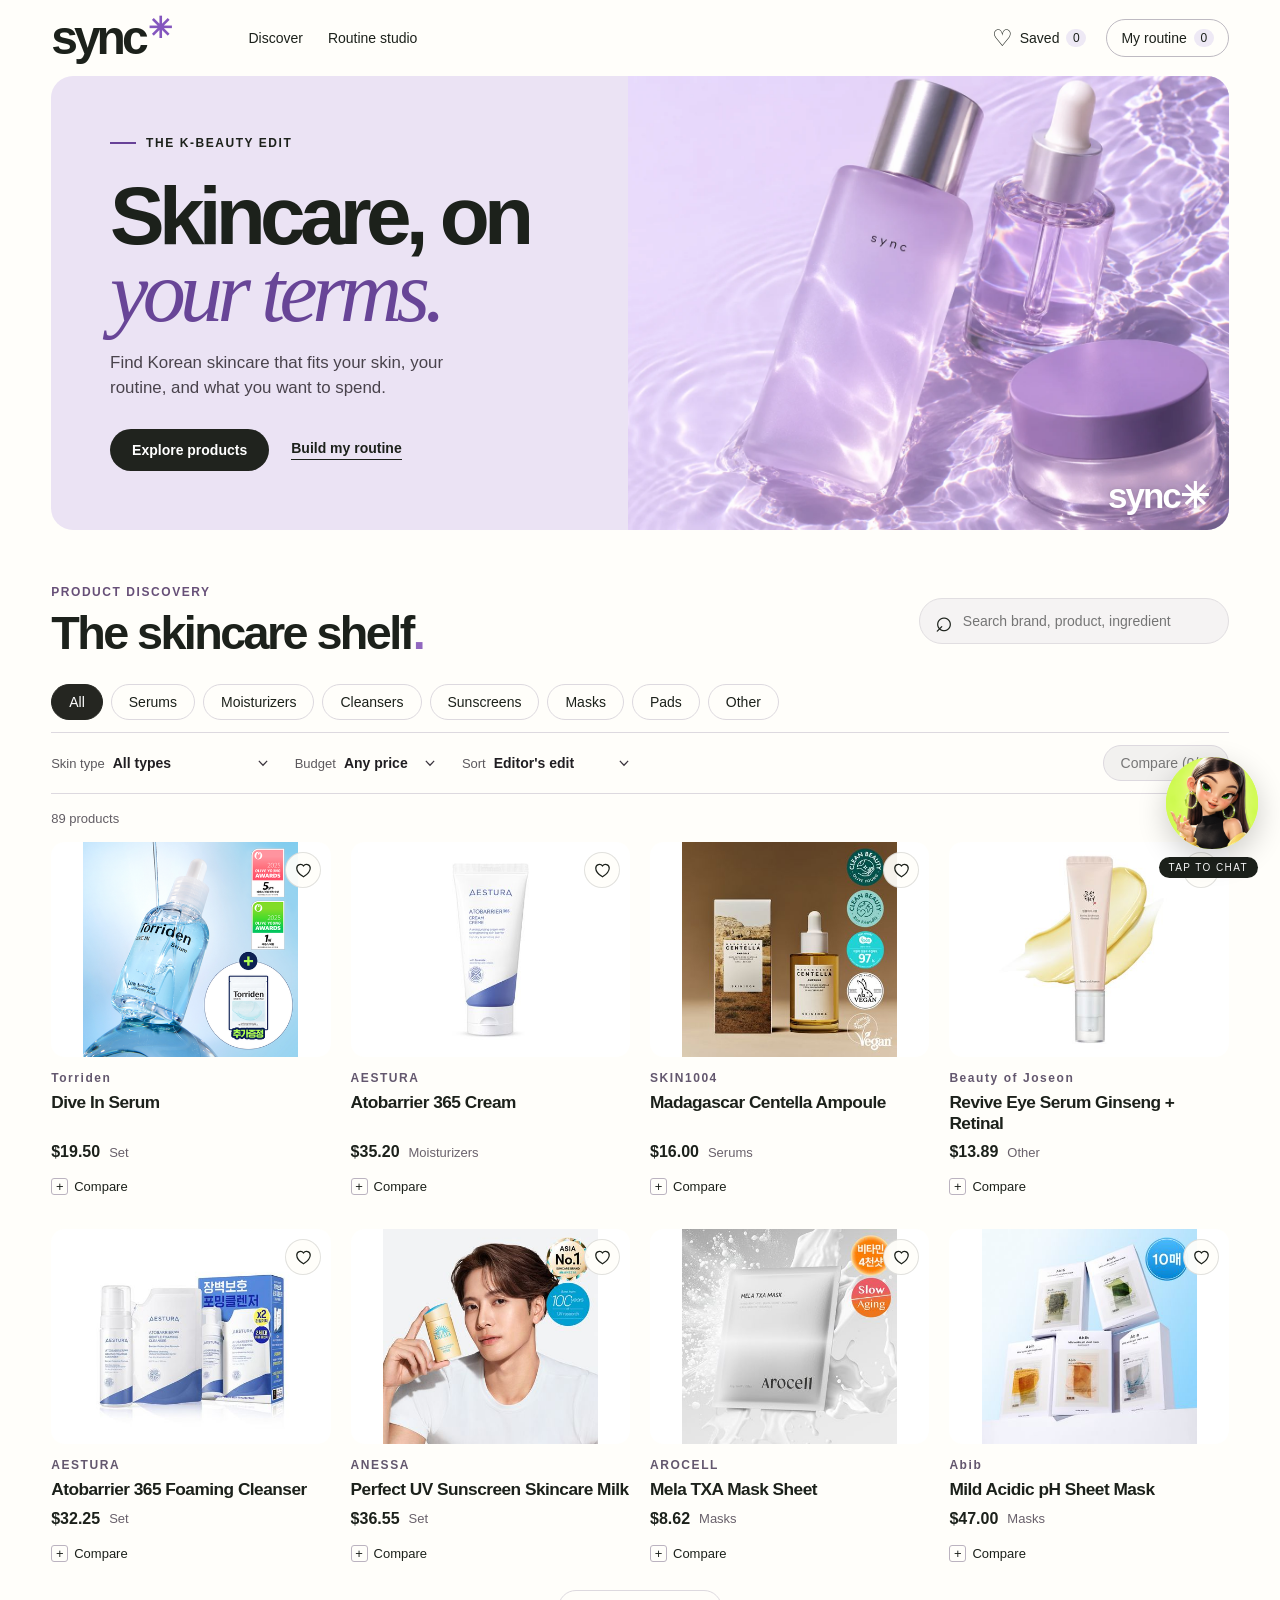
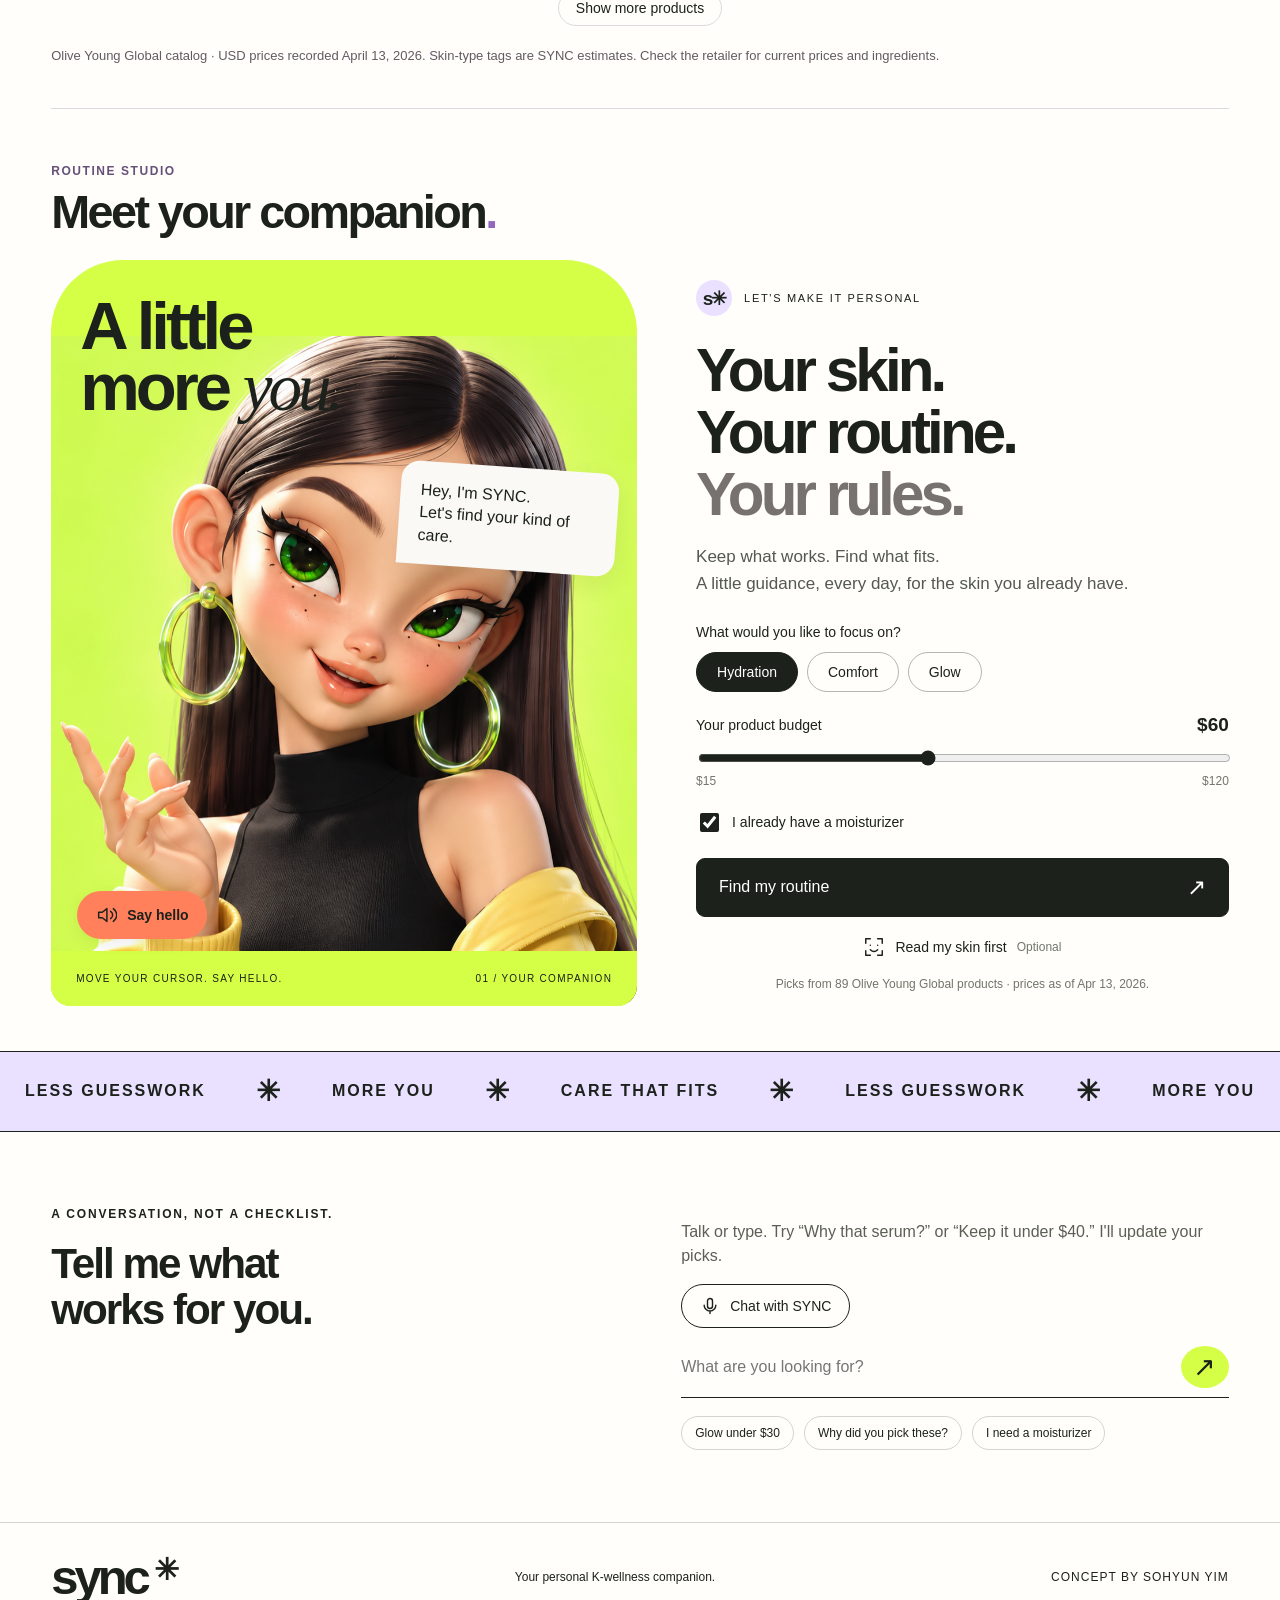
==== commit 3a5e358f: "Add skincare discovery, saved products and side-by-side comparisons" ====
--- a/web/index.html
+++ b/web/index.html
@@ -1,9 +1,27 @@
 <!doctype html>
-<html lang="en"><head><meta charset="UTF-8"><meta name="viewport" content="width=device-width, initial-scale=1"><meta name="theme-color" content="#e9e1ff"><meta name="description" content="Meet SYNC. A personal K-wellness companion that reads your skin, runs your routine, and shows you what moved."><title>SYNC — Demo</title><link rel="icon" type="image/svg+xml" href="data:image/svg+xml,%3Csvg xmlns='http://www.w3.org/2000/svg' viewBox='0 0 40 40'%3E%3Crect width='40' height='40' rx='12' fill='%23d5ff46'/%3E%3Ctext x='9' y='30' font-family='Arial' font-weight='bold' font-size='29'%3ES%3C/text%3E%3C/svg%3E"><link rel="preconnect" href="https://fonts.googleapis.com"><link href="https://fonts.googleapis.com/css2?family=IBM+Plex+Mono:wght@400;500&display=swap" rel="stylesheet"><link href="https://api.fontshare.com/v2/css?f[]=switzer@300,400,500&display=swap" rel="stylesheet"><link rel="stylesheet" href="style.css"><script src="app.js" defer></script><script src="mirror.js" defer></script><script src="daily.js" defer></script></head>
+<html lang="en"><head><meta charset="UTF-8"><meta name="viewport" content="width=device-width, initial-scale=1"><meta name="theme-color" content="#e9e1ff"><meta name="description" content="Meet SYNC. A personal K-wellness companion that reads your skin, runs your routine, and shows you what moved."><title>SYNC — The Skincare Edit</title><link rel="icon" type="image/svg+xml" href="data:image/svg+xml,%3Csvg xmlns='http://www.w3.org/2000/svg' viewBox='0 0 40 40'%3E%3Crect width='40' height='40' rx='12' fill='%23d5ff46'/%3E%3Ctext x='9' y='30' font-family='Arial' font-weight='bold' font-size='29'%3ES%3C/text%3E%3C/svg%3E"><link rel="preconnect" href="https://fonts.googleapis.com"><link href="https://fonts.googleapis.com/css2?family=IBM+Plex+Mono:wght@400;500&display=swap" rel="stylesheet"><link href="https://api.fontshare.com/v2/css?f[]=switzer@300,400,500&display=swap" rel="stylesheet"><link rel="stylesheet" href="style.css"><script src="app.js" defer></script><script src="mirror.js" defer></script><script src="daily.js" defer></script><link rel="stylesheet" href="edit.css"><script src="edit.js" defer></script></head>
 <body>
-<header class="nav"><a href="#" class="logo" aria-label="SYNC home">sync<span>✳</span></a><div class="nav-center">YOUR K-WELLNESS COMPANION</div><button class="nav-link" id="routine-nav">My routine <span id="count">0</span></button></header>
+<header class="edit-nav"><a href="#" class="edit-logo" aria-label="SYNC home">sync<span>✳</span></a><nav aria-label="Main navigation"><a href="#discover">Discover</a><a href="#studio">Routine studio</a></nav><div class="edit-account"><button id="shelf-nav"><span aria-hidden="true">♡</span> Saved <small id="saved-count">0</small></button><button id="routine-nav">My routine <span id="count">0</span></button></div></header>
 <main>
-<div class="intro"><span class="eyebrow">PERSONAL CARE. WITH PERSONALITY.</span><span class="demo-badge">Interactive concept</span></div>
+<section class="edit-hero" aria-labelledby="edit-title">
+<div class="cover-copy"><div class="cover-kicker"><i></i> THE K-BEAUTY EDIT</div>
+<h1 id="edit-title">Skincare, on<br><em>your terms.</em></h1>
+<p>Find Korean skincare that fits your skin, your routine, and what you want to spend.</p>
+<div class="cover-actions"><a href="#discover" class="edit-primary">Explore products</a><a href="#studio" class="underlink">Build my routine</a></div></div>
+<div class="cover-photo"><img src="assets/edit-hero.webp" alt="Lavender skincare bottles in sunlit ripples of water" fetchpriority="high"><span class="cover-stamp" aria-hidden="true">sync✳</span></div>
+</section>
+<section id="discover" aria-labelledby="discover-title">
+<div class="ed-head"><div><div class="ed-kicker">PRODUCT DISCOVERY</div><h2 id="discover-title">The skincare shelf<span>.</span></h2></div>
+<label class="ed-search"><span aria-hidden="true">⌕</span><input type="search" id="edit-search" placeholder="Search brand, product, ingredient" aria-label="Search brand, product, ingredient"></label></div>
+<div class="ed-cats" role="group" aria-label="Product categories"></div>
+<div class="ed-toolbar"><label>Skin type <select id="edit-skin"><option value="">All types</option><option value="dry">Dry</option><option value="oily">Oily</option><option value="sensitive">Sensitive</option><option value="combination_normal">Combination / normal</option></select></label>
+<label>Budget <select id="edit-budget"><option value="">Any price</option><option value="20">$20 or less</option><option value="30">$30 or less</option><option value="50">$50 or less</option></select></label>
+<label>Sort <select id="edit-sort"><option value="featured">Editor's edit</option><option value="low">Price: low to high</option><option value="high">Price: high to low</option><option value="brand">Brand A–Z</option></select></label>
+<button id="edit-compare" disabled>Compare (0/2)</button></div>
+<div class="ed-summary"><span id="edit-count" role="status">Loading products…</span><button id="edit-reset" hidden>Clear filters</button></div><div id="edit-grid"></div><button id="edit-more" hidden>Show more products</button>
+<p class="ed-source">Olive Young Global catalog · USD prices recorded April 13, 2026. Skin-type tags are SYNC estimates. Check the retailer for current prices and ingredients.</p>
+</section>
+<div id="studio" class="studio-intro"><div class="ed-kicker">ROUTINE STUDIO</div><h2>Meet your companion<span>.</span></h2></div>
 <section class="hero" aria-label="Personal beauty assistant">
 <div class="avatar-stage" id="stage">
 <div class="stage-title">A little<br>more <em>you.</em></div>
@@ -15,7 +33,7 @@
 </div>
 <div class="assistant-panel">
 <div class="panel-top"><span class="mini-logo">s✳</span><span>LET'S MAKE IT PERSONAL</span></div>
-<h1>Your skin.<br>Your routine.<br><span>Your rules.</span></h1>
+<h2 class="studio-title">Your skin.<br>Your routine.<br><span>Your rules.</span></h2>
 <p class="lede">Keep what works. Find what fits.<br>A little guidance, every day, for the skin you already have.</p>
 <div class="form-block"><label id="concern-label">What would you like to focus on?</label><div class="chips" id="concerns" role="group" aria-labelledby="concern-label"><button class="chip active" data-concern="Hydration" aria-pressed="true">Hydration</button><button class="chip" data-concern="Comfort" aria-pressed="false">Comfort</button><button class="chip" data-concern="Glow" aria-pressed="false">Glow</button></div></div>
 <div class="form-block budget"><label for="budget">Your product budget <strong id="budget-value">$60</strong></label><input type="range" id="budget" min="15" max="120" step="5" value="60"><div class="range-labels"><span>$15</span><span>$120</span></div></div>
@@ -58,6 +76,7 @@
 <section class="conversation"><div><span class="eyebrow">A CONVERSATION, NOT A CHECKLIST.</span><h2>Tell me what<br>works for you.</h2></div><div class="conversation-right"><p id="reply" aria-live="polite">Talk or type. Try “Why that serum?” or “Keep it under $40.” I'll update your picks.</p><button class="talk" id="talk" type="button"><svg viewBox="0 0 24 24" aria-hidden="true"><rect x="9" y="3" width="6" height="12" rx="3"/><path d="M5 11a7 7 0 0 0 14 0M12 18v3"/></svg><span>Chat with SYNC</span></button><form id="chat-form"><label class="sr-only" for="message">Tell SYNC your preferences</label><input id="message" placeholder="What are you looking for?" maxlength="200" autocomplete="off"><button type="submit" aria-label="Send message">↗</button></form><div class="prompt-chips"><button data-prompt="Glow under $30">Glow under $30</button><button data-prompt="Why did you pick these?">Why did you pick these?</button><button data-prompt="I need a moisturizer">I need a moisturizer</button></div></div></section>
 </main>
 <footer><a href="#" class="logo">sync<span>✳</span></a><span>Your personal K-wellness companion.</span><span>CONCEPT BY SOHYUN YIM</span></footer>
+<dialog id="edit-dialog" aria-labelledby="edit-dialog-title"><button class="ed-close" aria-label="Close product panel">×</button><div id="edit-dialog-body"></div></dialog>
 <dialog id="scan-dialog"><button class="close" id="close-scan" aria-label="Close scan">×</button><span class="eyebrow">YOUR SKIN CHECK-IN</span><h2>A moment for you.</h2><p id="scan-info">Turn on your camera and hold still for a second.</p><div class="scan-view" id="scan-view"><img src="assets/avatar.png" alt="Sample avatar for a demonstration scan" id="scan-sample"><video id="camera" autoplay playsinline muted hidden></video><div class="scan-oval" aria-hidden="true"></div><div class="scan-line" aria-hidden="true"></div><span id="scan-status">Camera off</span></div><div class="scan-actions"><button class="secondary" id="camera-button">Use my camera</button><button class="primary" id="start-scan">Read my skin ↗</button></div><p class="fine-print" id="camera-note">One frame goes to the SYNC read service. Nothing is stored by this page.</p></dialog>
 <dialog id="bag-dialog"><button class="close" id="close-bag" aria-label="Close bag">×</button><span class="eyebrow">YOUR DEMO BAG</span><h2>A routine that fits.</h2><div id="bag-items"></div><p class="bag-total" id="bag-total"></p><p>Demo bag. Each product links to its Olive Young page. No order is placed and no payment is collected here.</p><button class="primary" id="back-routine">Back to my routine ↗</button></dialog>
 <div class="mirror" id="mirror" hidden data-phase="idle">
--- a/web/edit.css
+++ b/web/edit.css
@@ -0,0 +1,61 @@
+:root{--edit-violet:#674197;--edit-border:#ddd9df;--edit-bg:#fffefa}
+body{background:var(--edit-bg)}
+.edit-nav,.edit-hero,#discover,.studio-intro{width:min(92%,1440px);margin-inline:auto}
+.edit-nav{min-height:76px;display:flex;gap:clamp(25px,6vw,100px);align-items:center;font-family:Arial,sans-serif}
+.edit-logo{display:inline-flex;align-items:flex-start;font-size:48px;font-weight:800;letter-spacing:-4px;line-height:.9}
+.edit-logo span{font-size:.6em;color:#8456be;letter-spacing:0;margin-left:3px}
+.edit-nav nav,.edit-account{display:flex;align-items:center;gap:25px;font-size:14px}
+.edit-nav nav a:hover,.underlink:hover{text-decoration:underline;text-underline-offset:4px}
+.edit-account{margin-left:auto;gap:16px}.edit-account button{display:flex;align-items:center;gap:7px;background:none;border:0;font-size:14px;padding:9px 4px}
+.edit-account #routine-nav{border:1px solid #bebac2;border-radius:30px;padding:9px 14px}
+.edit-account small,.edit-account #count{border-radius:12px;background:#eee9f5;min-width:20px;padding:2px 4px;text-align:center;font-size:12px}
+.edit-account #shelf-nav>span{font-size:23px;line-height:.8}
+.edit-hero{display:grid;grid-template-columns:1fr 1.04fr;overflow:hidden;border-radius:22px;background:#ebe3f4}
+.cover-copy{padding:clamp(28px,4.6vw,74px);align-self:center}
+.cover-kicker,.ed-kicker,.ed-brand{font:600 12px/1.4 Arial,sans-serif;letter-spacing:.13em}
+.cover-kicker{display:flex;gap:10px;align-items:center}.cover-kicker i{width:26px;height:2px;background:var(--edit-violet)}
+.edit-hero h1{font-size:clamp(62px,6.4vw,102px);line-height:.95;letter-spacing:-.07em;margin:25px 0 19px;font-weight:600}
+.edit-hero h1 em{font:italic 1.05em/.9 Georgia,serif;color:#684597;letter-spacing:-.065em}
+.cover-copy p{font-size:clamp(16px,1.32vw,21px);line-height:1.47;max-width:390px;margin:0;color:#49434c}
+.cover-actions{display:flex;gap:22px;align-items:center;margin-top:28px;flex-wrap:wrap}
+.edit-primary,.ed-empty button{background:#20231e;color:white;border:0;border-radius:24px;padding:13px 22px;font-weight:600;font-size:14px}
+.underlink{font-size:14px;font-weight:600;border-bottom:1px solid currentColor;padding-bottom:3px}
+.cover-photo{position:relative;min-height:330px;background:#d8c7ed}.cover-photo img{position:absolute;inset:0;height:100%;width:100%;object-fit:cover;object-position:center}
+.cover-stamp{position:absolute;right:22px;bottom:14px;font-weight:750;letter-spacing:-2px;color:white;font-size:35px;text-shadow:0 1px 5px #37244044}
+#discover,.studio-intro{padding-top:54px;scroll-margin-top:6px}
+.ed-head,.ed-summary{display:flex;justify-content:space-between;align-items:center;gap:16px}
+.ed-kicker{color:#675078;margin-bottom:8px}
+.ed-head h2,.studio-intro h2,#edit-dialog h2{font-size:clamp(36px,3.65vw,60px);line-height:1.04;letter-spacing:-.055em;margin:0;font-weight:600}
+.ed-head h2 span,.studio-intro h2 span,#edit-dialog h2 span{color:#9167bf}
+.ed-search{display:flex;align-items:center;gap:10px;min-width:min(100%,310px);background:#f5f3f3;border:1px solid #e1dee1;border-radius:26px;padding:9px 15px}
+.ed-search span{font:30px/.8 Georgia}.ed-search input{background:none;border:0;min-width:0;width:100%;font-size:14px;padding:5px 0}.ed-search:focus-within{outline:2px solid var(--edit-violet)}
+.ed-cats{display:flex;gap:8px;overflow-x:auto;padding:4px 2px 12px;margin:23px -2px 0;scrollbar-width:thin}
+.ed-cats button,.ed-toolbar button,.ed-panel-actions button,#edit-more,.ed-empty button{flex:0 0 auto;border:1px solid var(--edit-border);border-radius:100px;background:transparent;padding:9px 17px;font-size:14px}
+.ed-cats button[aria-pressed=true],.ed-toolbar button:enabled,.ed-panel-actions button:hover{color:white;background:#252621;border-color:#252621}
+.ed-toolbar{display:flex;align-items:center;gap:20px;flex-wrap:wrap;border-block:1px solid var(--edit-border);padding:12px 0}
+.ed-toolbar label{font-size:13px;color:#5c595d;display:flex;align-items:center;gap:5px}
+.ed-toolbar select{font:600 14px Arial,sans-serif;color:#201e22;border:0;max-width:165px;padding:7px 25px 7px 3px;appearance:none;background:transparent url("data:image/svg+xml,%3Csvg xmlns='http://www.w3.org/2000/svg' viewBox='0 0 12 8'%3E%3Cpath d='m1 1 5 5 5-5' fill='none' stroke='%233b353e' stroke-width='1.5'/%3E%3C/svg%3E") right 7px center/10px no-repeat}
+.ed-toolbar button{margin-left:auto}.ed-toolbar button:disabled{color:#777;background:#f2f1ef;cursor:default}
+.ed-summary{font-size:13px;color:#625d64;min-height:48px}.ed-summary button,.ed-comparison button{border:0;text-decoration:underline;background:none;font-size:13px}
+#edit-grid{display:grid;grid-template-columns:repeat(4,minmax(0,1fr));gap:34px 20px}
+.ed-card{position:relative;display:flex;flex-direction:column;align-items:stretch;min-width:0}
+.ed-visual{position:relative;border-radius:14px;background:#f1eff4;overflow:hidden;isolation:isolate}
+.ed-image{display:block;width:100%;aspect-ratio:1.3;border:0;background:transparent;padding:0}.ed-image img{display:block;width:100%;height:100%;object-fit:contain;background:white}
+.ed-save{position:absolute;right:10px;top:10px;background:#fffefaee;border:1px solid #2222;width:36px;height:36px;display:grid;place-items:center;border-radius:50%;padding:8px}
+.ed-save svg{width:19px;fill:none;stroke:currentColor;stroke-width:1.6}.ed-save[aria-pressed=true] svg{fill:#765192;color:#765192}
+.ed-card .ed-brand{margin:13px 0 5px;color:#63576e;font-size:12px}.ed-card h3{font-size:clamp(17px,1.35vw,22px);line-height:1.2;font-weight:600;letter-spacing:-.03em;margin:0 0 10px}
+.ed-card h3 button{font:inherit;letter-spacing:inherit;text-align:left;border:0;background:none;padding:0}
+.ed-card-meta{display:flex;align-items:center;gap:9px;margin-top:auto}.ed-card-meta span{font-size:13px;color:#69616b}.ed-pick{margin:10px 0 0;padding:7px 0 0;border:0;background:none;display:flex;align-items:center;gap:6px;font-size:13px;align-self:flex-start}
+.ed-pick i{font-style:normal;border:1px solid #bbb3c0;border-radius:3px;width:17px;height:17px;line-height:15px}.ed-pick[aria-pressed=true] i{background:#694489;color:white}
+.ed-source{font-size:13px;line-height:1.55;color:#615b64;margin:20px 0}.ed-empty{grid-column:1/-1;text-align:center;padding:32px;background:#f7f4f9;border-radius:18px}.ed-empty p{margin:8px 0 16px}.ed-empty button{color:var(--ink)}
+#edit-more{display:block;margin:28px auto 0}.studio-intro{border-top:1px solid var(--edit-border);margin-top:42px;padding-bottom:24px}
+.studio-title{font-size:clamp(43px,4.7vw,72px);letter-spacing:-.065em;line-height:1.03;margin:24px 0 18px}.studio-title span{color:#77716f}
+#edit-dialog{max-width:min(790px,95vw);width:790px;max-height:86dvh;overflow:auto;background:var(--edit-bg);padding:clamp(20px,3vw,40px);border:1px solid var(--edit-border);border-radius:22px;color:var(--ink)}
+#edit-dialog::backdrop{background:#201b28a8}.ed-close{position:sticky;top:0;float:right;margin-left:9px;border-radius:50%;width:34px;height:34px;border:1px solid #ccc;background:white;font-size:22px;z-index:1}
+.ed-detail{display:grid;grid-template-columns:.72fr 1fr;gap:22px}.ed-detail-img img{width:100%;border-radius:12px}.ed-detail h2{font-size:clamp(26px,3vw,42px)!important}.ed-detail p{line-height:1.45}
+.ed-detail dl{display:grid;grid-template-columns:auto 1fr;gap:9px 14px;font-size:14px;line-height:1.45;margin:16px 0 22px}.ed-detail dt{font-weight:bold}.ed-detail dd{margin:0}
+.ed-panel-actions{display:flex;gap:8px;flex-wrap:wrap;margin-top:22px}.ed-comparison{width:100%;table-layout:fixed;border-collapse:collapse;margin-top:20px;font-size:14px;line-height:1.45;overflow-wrap:anywhere}.ed-comparison th,.ed-comparison td{text-align:left;vertical-align:top;padding:10px 8px;border-bottom:1px solid var(--edit-border)}.ed-comparison tr>:first-child{width:22%;padding-left:0}.ed-comparison img{display:block;width:min(100%,100px);border-radius:10px;margin-bottom:8px}.ed-comparison th span,.ed-comparison th button{display:block}.ed-comparison th span{font-size:12px;color:#675078}.ed-comparison th button{padding:8px 0}.ed-comparison .underlink{font-size:inherit}
+.product .ed-alternatives{background:transparent;color:var(--ink);border:1px solid var(--edit-border);margin-top:6px}
+@media(max-width:780px){.edit-nav{gap:20px;min-height:64px}.edit-nav nav,.edit-account{gap:12px}.cover-copy{padding:28px}.edit-hero h1{font-size:61px}.ed-toolbar{gap:9px}.ed-toolbar label{gap:0}.ed-head{align-items:flex-start}.ed-search{min-width:0;width:240px}#edit-grid{grid-template-columns:repeat(3,minmax(0,1fr));gap:25px 12px}.cover-actions{gap:15px}.cover-photo{min-height:300px}.ed-toolbar select{max-width:135px}}
+@media(max-width:600px){.edit-nav{gap:12px}.edit-logo{font-size:38px}.edit-nav nav{gap:11px;font-size:13px}.edit-nav nav a:first-child{display:none}.edit-account{gap:7px}.edit-account #routine-nav{padding:7px 8px}.edit-account button{font-size:13px;gap:4px}.edit-hero{grid-template-columns:1fr;border-radius:16px}.cover-copy{padding:25px 23px}.edit-hero h1{font-size:clamp(50px,13.3vw,74px);margin:15px 0 12px}.edit-hero h1 br{display:inline}.cover-actions{margin-top:18px}.cover-photo{height:clamp(132px,42vw,220px);min-height:0}.cover-photo img{object-position:50% 54%}.cover-stamp{font-size:25px;right:14px;bottom:8px}.ed-head{display:block}.ed-search{width:100%;margin-top:16px}.ed-head h2,.studio-intro h2{font-size:37px}#discover,.studio-intro{padding-top:32px}.ed-cats{margin-top:10px}.ed-toolbar{display:grid;grid-template-columns:1fr 1fr;gap:5px}.ed-toolbar select{max-width:115px}.ed-toolbar button{font-size:13px;padding:7px 9px}.ed-summary{min-height:38px}#edit-grid{grid-template-columns:repeat(2,minmax(0,1fr))}.ed-image{aspect-ratio:1}.ed-brand{overflow-wrap:anywhere}.ed-card-meta{flex-wrap:wrap}.ed-detail{display:block}.ed-detail-img img{max-width:125px}.ed-comparison th,.ed-comparison td{padding:8px 4px}.ed-save{top:6px;right:6px}.studio-title{font-size:48px}}
+@media(prefers-reduced-motion:reduce){html{scroll-behavior:auto}.ed-card *{transition:none}}
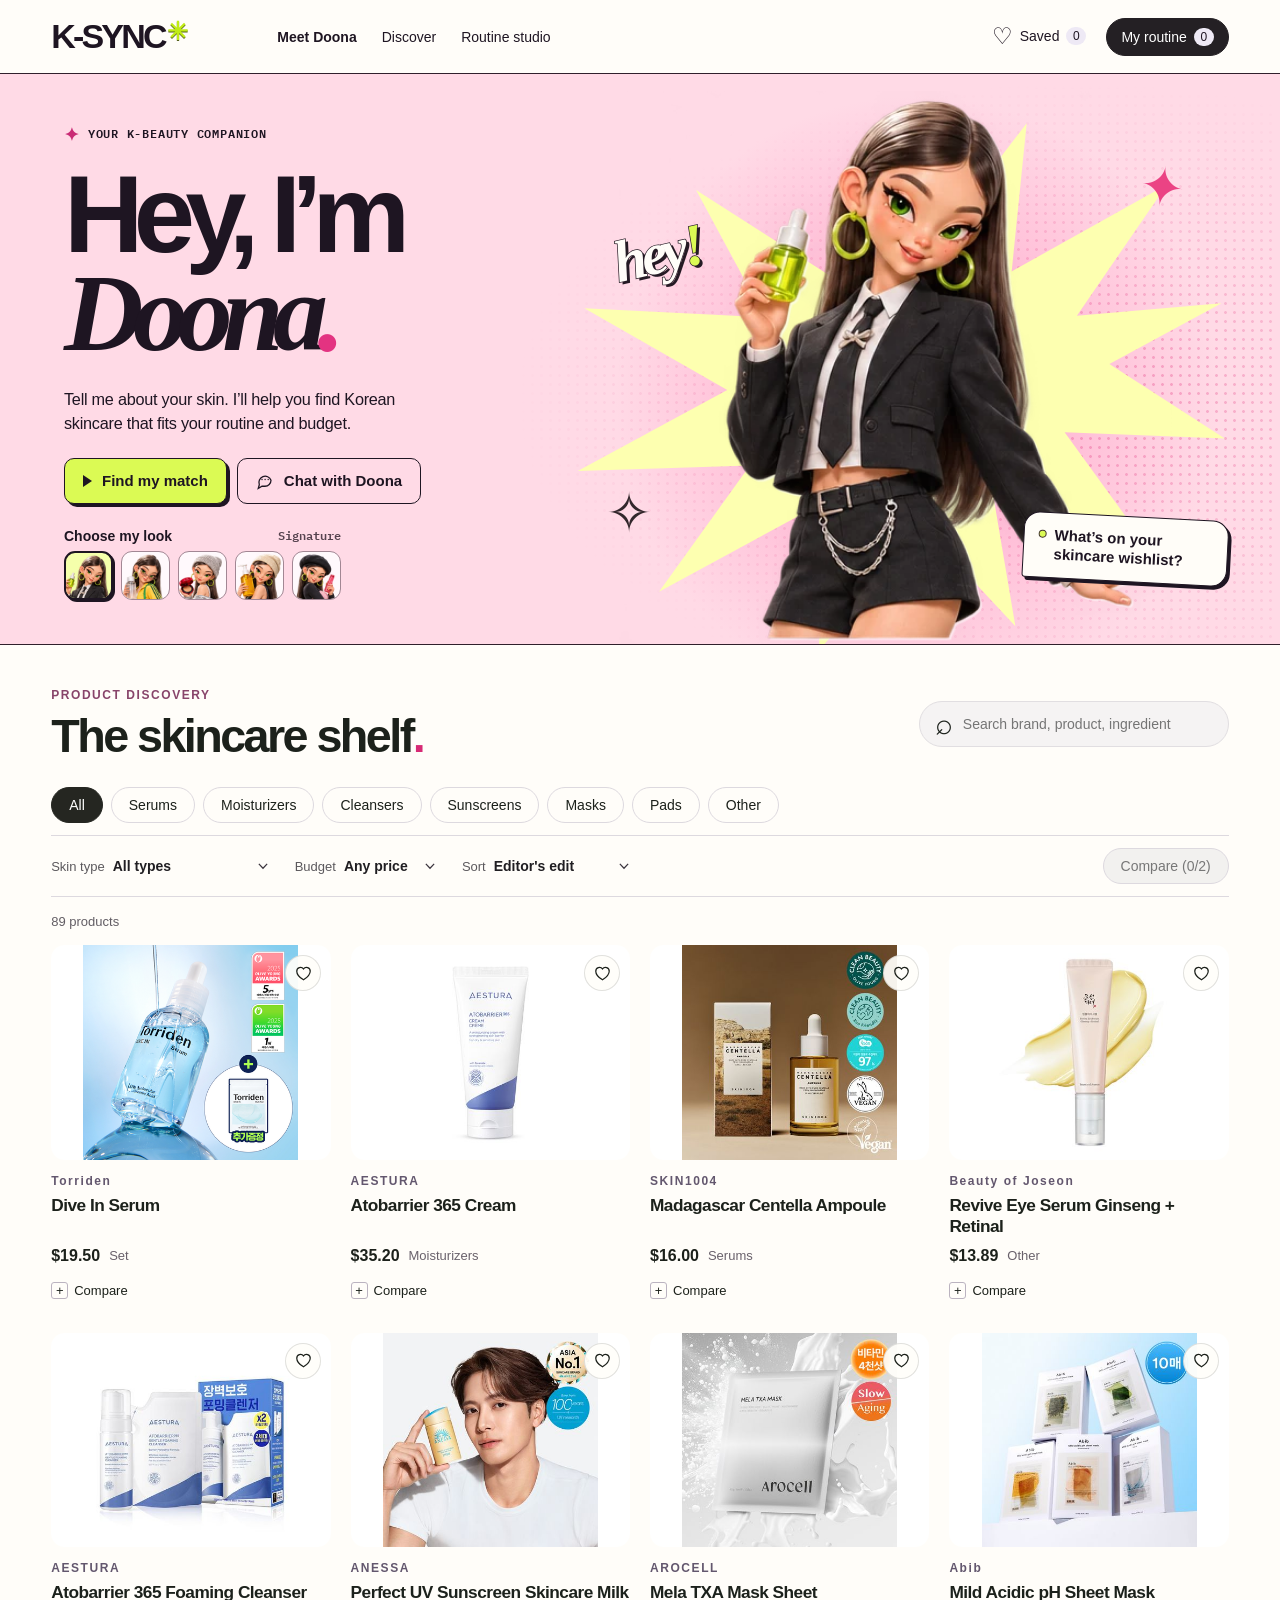
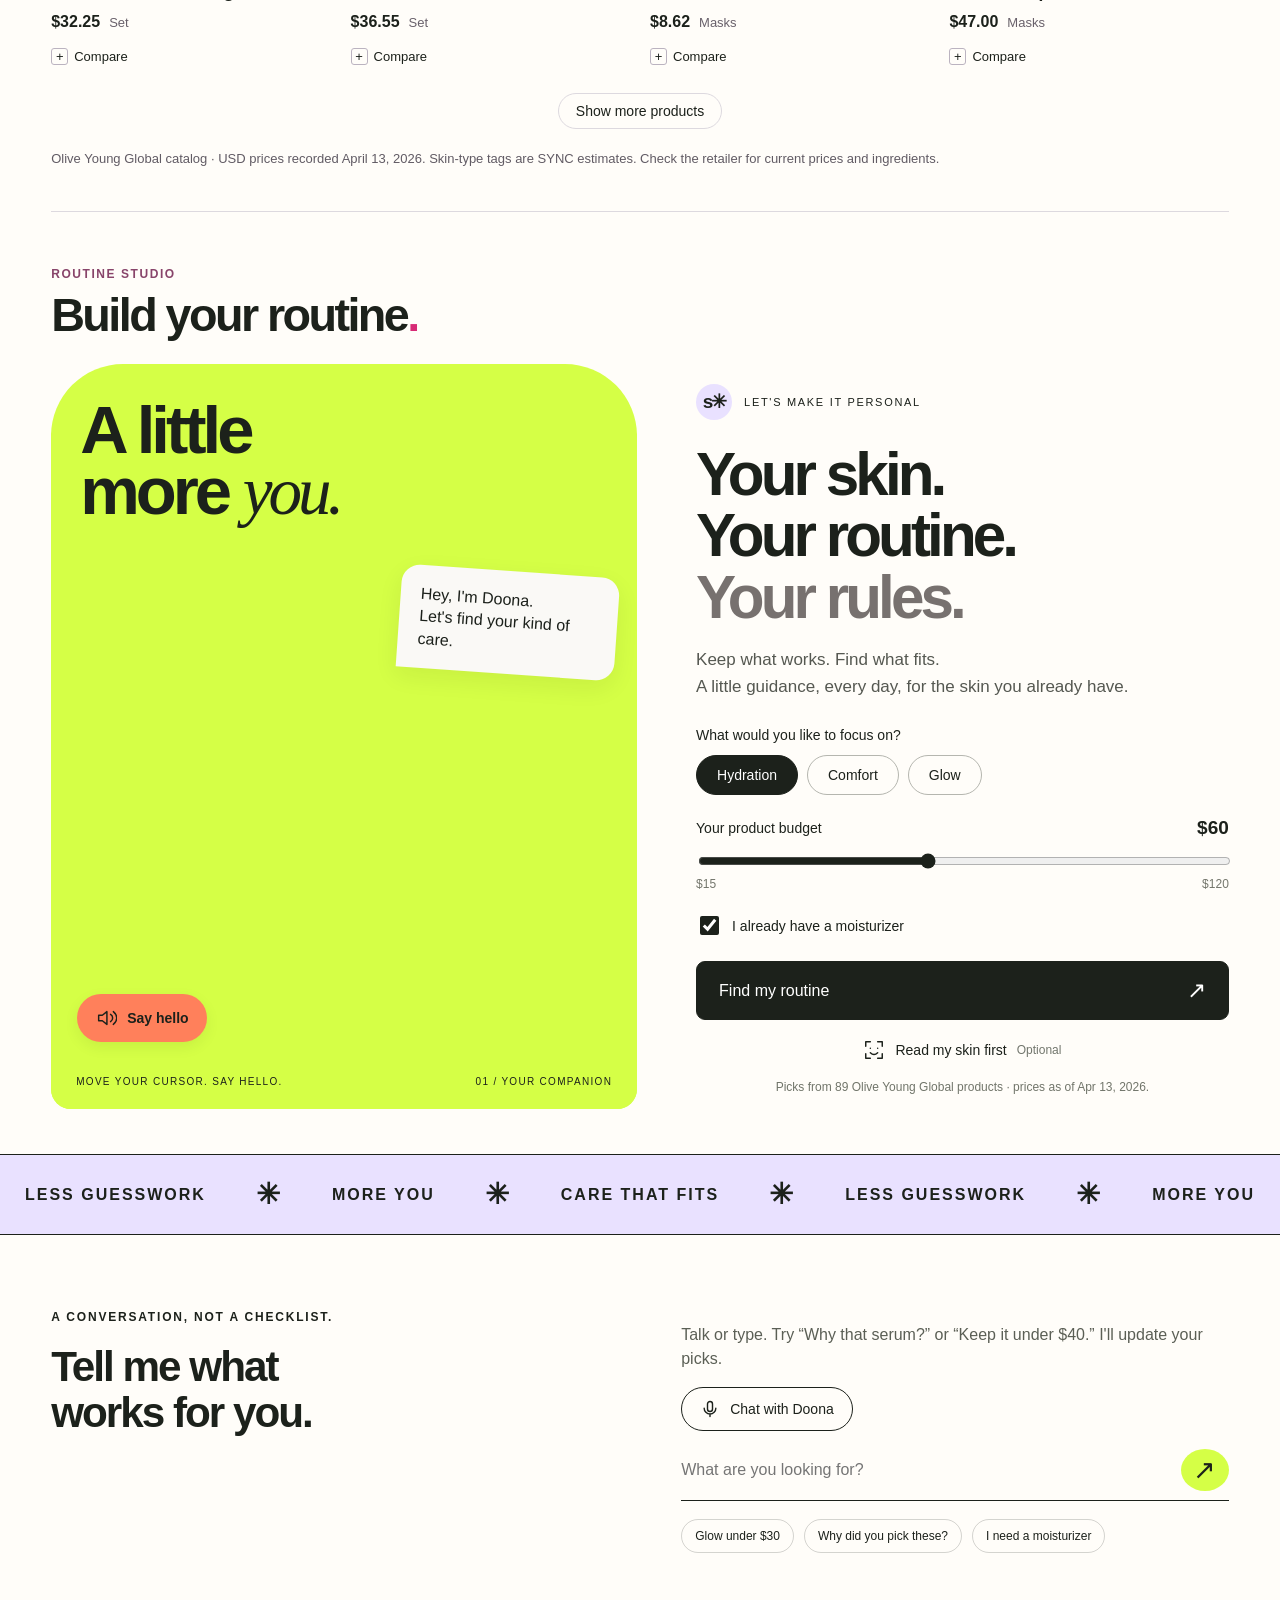
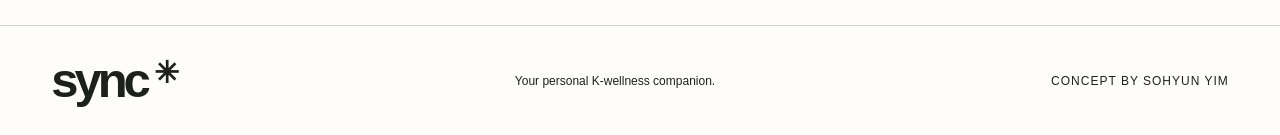
==== commit f8829280: "Lead the K-SYNC experience with Doona and her interactive wardrobe" ====
--- a/web/index.html
+++ b/web/index.html
@@ -1,15 +1,36 @@
 <!doctype html>
-<html lang="en"><head><meta charset="UTF-8"><meta name="viewport" content="width=device-width, initial-scale=1"><meta name="theme-color" content="#e9e1ff"><meta name="description" content="Meet SYNC. A personal K-wellness companion that reads your skin, runs your routine, and shows you what moved."><title>SYNC — The Skincare Edit</title><link rel="icon" type="image/svg+xml" href="data:image/svg+xml,%3Csvg xmlns='http://www.w3.org/2000/svg' viewBox='0 0 40 40'%3E%3Crect width='40' height='40' rx='12' fill='%23d5ff46'/%3E%3Ctext x='9' y='30' font-family='Arial' font-weight='bold' font-size='29'%3ES%3C/text%3E%3C/svg%3E"><link rel="preconnect" href="https://fonts.googleapis.com"><link href="https://fonts.googleapis.com/css2?family=IBM+Plex+Mono:wght@400;500&display=swap" rel="stylesheet"><link href="https://api.fontshare.com/v2/css?f[]=switzer@300,400,500&display=swap" rel="stylesheet"><link rel="stylesheet" href="style.css"><script src="app.js" defer></script><script src="mirror.js" defer></script><script src="daily.js" defer></script><link rel="stylesheet" href="edit.css"><script src="edit.js" defer></script></head>
+<html lang="en"><head><meta charset="UTF-8"><meta name="viewport" content="width=device-width, initial-scale=1"><meta name="theme-color" content="#ffe1e8"><meta name="description" content="Meet Doona, your personal K-beauty companion. Pick a look, tell her your skin goals, and find skincare within your budget."><title>Meet Doona · K-SYNC</title><link rel="icon" type="image/svg+xml" href="data:image/svg+xml,%3Csvg xmlns='http://www.w3.org/2000/svg' viewBox='0 0 40 40'%3E%3Crect width='40' height='40' rx='12' fill='%23d5ff46'/%3E%3Ctext x='9' y='30' font-family='Arial' font-weight='bold' font-size='29'%3ES%3C/text%3E%3C/svg%3E"><link rel="preconnect" href="https://fonts.googleapis.com"><link href="https://fonts.googleapis.com/css2?family=IBM+Plex+Mono:wght@400;500&display=swap" rel="stylesheet"><link href="https://api.fontshare.com/v2/css?f[]=switzer@300,400,500&display=swap" rel="stylesheet"><link rel="stylesheet" href="style.css"><script src="app.js" defer></script><script src="mirror.js" defer></script><script src="daily.js" defer></script><link rel="stylesheet" href="edit.css"><script src="edit.js" defer></script><link rel="stylesheet" href="doona.css"><script src="doona.js" defer></script></head>
 <body>
-<header class="edit-nav"><a href="#" class="edit-logo" aria-label="SYNC home">sync<span>✳</span></a><nav aria-label="Main navigation"><a href="#discover">Discover</a><a href="#studio">Routine studio</a></nav><div class="edit-account"><button id="shelf-nav"><span aria-hidden="true">♡</span> Saved <small id="saved-count">0</small></button><button id="routine-nav">My routine <span id="count">0</span></button></div></header>
+<header class="edit-nav"><a href="#" class="doona-logo" aria-label="K-SYNC home">K-SYNC<span aria-hidden="true">✳</span></a><nav aria-label="Main navigation"><a class="meet-link" href="#meet">Meet Doona</a><a href="#discover">Discover</a><a href="#studio">Routine studio</a></nav><div class="edit-account"><button id="shelf-nav"><span aria-hidden="true">♡</span> Saved <small id="saved-count">0</small></button><button id="routine-nav">My routine <span id="count">0</span></button></div></header>
 <main>
-<section class="edit-hero" aria-labelledby="edit-title">
-<div class="cover-copy"><div class="cover-kicker"><i></i> THE K-BEAUTY EDIT</div>
-<h1 id="edit-title">Skincare, on<br><em>your terms.</em></h1>
-<p>Find Korean skincare that fits your skin, your routine, and what you want to spend.</p>
-<div class="cover-actions"><a href="#discover" class="edit-primary">Explore products</a><a href="#studio" class="underlink">Build my routine</a></div></div>
-<div class="cover-photo"><img src="assets/edit-hero.webp" alt="Lavender skincare bottles in sunlit ripples of water" fetchpriority="high"><span class="cover-stamp" aria-hidden="true">sync✳</span></div>
-</section>
+<section class="doona-hero" id="meet" data-look="signature" aria-labelledby="doona-title">
+<div class="doona-inside">
+  <div class="doona-copy">
+    <div class="doona-eyebrow"><span aria-hidden="true">✦</span> YOUR K-BEAUTY COMPANION</div>
+    <h1 id="doona-title">Hey, I’m<br><em>Doona<span>.</span></em></h1>
+    <p>Tell me about your skin. I’ll help you find Korean skincare that fits your routine and budget.</p>
+    <div class="doona-actions"><button id="doona-match"><span class="play-mark" aria-hidden="true"></span>Find my match</button><button id="doona-chat"><svg viewBox="0 0 24 24" aria-hidden="true"><path d="M20 11a8 8 0 0 1-8 8H8l-5 3 1.4-5A8 8 0 1 1 20 11Z"/><path d="M8 10h.1m4 0h.1m4 0h.1"/></svg>Chat with Doona</button></div>
+    <div class="wardrobe"><div class="wardrobe-head"><span>Choose my look</span><span id="look-name" aria-live="polite">Signature</span></div><div class="wardrobe-list" role="group" aria-label="Doona’s wardrobe"><button type="button" data-look="signature" aria-label="Signature look" title="Signature" aria-pressed="true"><img alt="" src="assets/doona/signature.webp"></button><button type="button" data-look="track" aria-label="Track star look" title="Track star" aria-pressed="false"><img alt="" src="assets/doona/track.webp"></button><button type="button" data-look="silver" aria-label="Silver lining look" title="Silver lining" aria-pressed="false"><img alt="" src="assets/doona/silver.webp"></button><button type="button" data-look="denim" aria-label="Off duty look" title="Off duty" aria-pressed="false"><img alt="" src="assets/doona/denim.webp"></button><button type="button" data-look="beret" aria-label="After hours look" title="After hours" aria-pressed="false"><img alt="" src="assets/doona/beret.webp"></button></div></div>
+  </div>
+  <div class="doona-stage">
+    <div class="stage-grid" aria-hidden="true"></div><div class="doona-burst" aria-hidden="true"></div>
+    <span aria-hidden="true" class="doona-spark spark-a">✦</span><span aria-hidden="true" class="doona-spark spark-b">✧</span>
+    <button class="doona-figure" id="doona-hello" aria-label="Say hi to Doona"><img id="doona-art" src="assets/doona/signature.webp" alt="Doona in a black blazer holding a lime serum bottle" fetchpriority="high"></button>
+    <div class="doona-sticker" aria-hidden="true">hey<em>!</em></div>
+    <button id="doona-speech" class="doona-dialogue" aria-label="Show another message from Doona"><span class="speech-dot" aria-hidden="true"></span><span id="doona-line" aria-live="polite">What’s on your skincare wishlist?</span></button>
+  </div>
+</div></section>
+<dialog id="match-dialog" aria-labelledby="match-title">
+<form id="match-form">
+  <div class="match-top"><img id="match-face" src="assets/doona/signature.webp" alt=""><span>Doona’s routine finder</span><button type="button" id="match-close" aria-label="Close routine finder">×</button></div>
+  <h2 id="match-title">What does your skin need?</h2>
+  <fieldset class="match-goals"><legend>Pick one focus</legend><label><input type="radio" name="goal" value="Hydration" required><span>Hydration</span></label><label><input type="radio" name="goal" value="Comfort" required><span>Comfort</span></label><label><input type="radio" name="goal" value="Glow" required><span>Glow</span></label></fieldset>
+  <label class="match-budget" for="match-budget">My total budget <output id="match-value" for="match-budget">$60</output></label>
+  <input id="match-budget" type="range" min="15" max="120" step="5" value="60"><div class="match-range"><span>$15</span><span>$120</span></div>
+  <label class="match-keep"><input id="match-keep" type="checkbox" checked> I already have a moisturizer</label>
+  <button id="match-submit" type="submit">Show my picks</button>
+  <button id="match-scan" type="button">Try a skin read first</button>
+</form></dialog>
 <section id="discover" aria-labelledby="discover-title">
 <div class="ed-head"><div><div class="ed-kicker">PRODUCT DISCOVERY</div><h2 id="discover-title">The skincare shelf<span>.</span></h2></div>
 <label class="ed-search"><span aria-hidden="true">⌕</span><input type="search" id="edit-search" placeholder="Search brand, product, ingredient" aria-label="Search brand, product, ingredient"></label></div>
@@ -21,14 +42,14 @@
 <div class="ed-summary"><span id="edit-count" role="status">Loading products…</span><button id="edit-reset" hidden>Clear filters</button></div><div id="edit-grid"></div><button id="edit-more" hidden>Show more products</button>
 <p class="ed-source">Olive Young Global catalog · USD prices recorded April 13, 2026. Skin-type tags are SYNC estimates. Check the retailer for current prices and ingredients.</p>
 </section>
-<div id="studio" class="studio-intro"><div class="ed-kicker">ROUTINE STUDIO</div><h2>Meet your companion<span>.</span></h2></div>
+<div id="studio" class="studio-intro"><div class="ed-kicker">ROUTINE STUDIO</div><h2>Build your routine<span>.</span></h2></div>
 <section class="hero" aria-label="Personal beauty assistant">
 <div class="avatar-stage" id="stage">
 <div class="stage-title">A little<br>more <em>you.</em></div>
-<div class="portrait-wrap" id="portrait"><img src="assets/avatar.png" alt="SYNC's playful 3D-style beauty companion with dark hair, lime earrings and a yellow jacket" class="avatar" fetchpriority="high"></div>
-<div class="speech" id="speech" aria-live="polite">Hey, I'm SYNC.<br>Let's find your kind of care.</div>
-<button class="sound-button" id="sound" aria-label="Hear SYNC's greeting"><svg viewBox="0 0 24 24" aria-hidden="true"><path d="M4 9h4l5-4v14l-5-4H4zM17 8c3 2 3 6 0 8M20 5c5 4 5 10 0 14"/></svg><span>Say hello</span></button>
-<button class="avatar-touch" id="avatar-touch" aria-label="Make SYNC react"></button>
+<div class="portrait-wrap" id="portrait"><img src="assets/avatar.png" alt="Doona wearing her selected look" class="avatar" fetchpriority="high"></div>
+<div class="speech" id="speech" aria-live="polite">Hey, I'm Doona.<br>Let's find your kind of care.</div>
+<button class="sound-button" id="sound" aria-label="Hear Doona’s greeting"><svg viewBox="0 0 24 24" aria-hidden="true"><path d="M4 9h4l5-4v14l-5-4H4zM17 8c3 2 3 6 0 8M20 5c5 4 5 10 0 14"/></svg><span>Say hello</span></button>
+<button class="avatar-touch" id="avatar-touch" aria-label="Make Doona react"></button>
 <div class="stage-bottom"><span>MOVE YOUR CURSOR. SAY HELLO.</span><span>01 / YOUR COMPANION</span></div>
 </div>
 <div class="assistant-panel">
@@ -73,7 +94,7 @@
 <div class="day-actions"><button class="primary" id="day-check">Two weeks later, re-scan <span>↗</span></button><span class="fine-print">Demo control: jumps the timeline ahead and writes a read that follows how much of the routine you ticked off.</span><button class="text-button" id="day-reset">Clear this browser's history</button></div></div>
 </div>
 </section>
-<section class="conversation"><div><span class="eyebrow">A CONVERSATION, NOT A CHECKLIST.</span><h2>Tell me what<br>works for you.</h2></div><div class="conversation-right"><p id="reply" aria-live="polite">Talk or type. Try “Why that serum?” or “Keep it under $40.” I'll update your picks.</p><button class="talk" id="talk" type="button"><svg viewBox="0 0 24 24" aria-hidden="true"><rect x="9" y="3" width="6" height="12" rx="3"/><path d="M5 11a7 7 0 0 0 14 0M12 18v3"/></svg><span>Chat with SYNC</span></button><form id="chat-form"><label class="sr-only" for="message">Tell SYNC your preferences</label><input id="message" placeholder="What are you looking for?" maxlength="200" autocomplete="off"><button type="submit" aria-label="Send message">↗</button></form><div class="prompt-chips"><button data-prompt="Glow under $30">Glow under $30</button><button data-prompt="Why did you pick these?">Why did you pick these?</button><button data-prompt="I need a moisturizer">I need a moisturizer</button></div></div></section>
+<section class="conversation"><div><span class="eyebrow">A CONVERSATION, NOT A CHECKLIST.</span><h2>Tell me what<br>works for you.</h2></div><div class="conversation-right"><p id="reply" aria-live="polite">Talk or type. Try “Why that serum?” or “Keep it under $40.” I'll update your picks.</p><button class="talk" id="talk" type="button"><svg viewBox="0 0 24 24" aria-hidden="true"><rect x="9" y="3" width="6" height="12" rx="3"/><path d="M5 11a7 7 0 0 0 14 0M12 18v3"/></svg><span>Chat with Doona</span></button><form id="chat-form"><label class="sr-only" for="message">Tell Doona your preferences</label><input id="message" placeholder="What are you looking for?" maxlength="200" autocomplete="off"><button type="submit" aria-label="Send message">↗</button></form><div class="prompt-chips"><button data-prompt="Glow under $30">Glow under $30</button><button data-prompt="Why did you pick these?">Why did you pick these?</button><button data-prompt="I need a moisturizer">I need a moisturizer</button></div></div></section>
 </main>
 <footer><a href="#" class="logo">sync<span>✳</span></a><span>Your personal K-wellness companion.</span><span>CONCEPT BY SOHYUN YIM</span></footer>
 <dialog id="edit-dialog" aria-labelledby="edit-dialog-title"><button class="ed-close" aria-label="Close product panel">×</button><div id="edit-dialog-body"></div></dialog>
@@ -109,12 +130,12 @@
 <div class="toast" id="toast" role="status" hidden></div>
 <div class="buddy away" id="buddy">
 <div class="chat" id="chat" hidden>
-<div class="chat-top"><span class="chat-who">SYNC</span><button class="chat-mute" id="chat-mute" aria-pressed="true" title="Voice on">🔊</button><button class="chat-x" id="chat-x" aria-label="Close chat">×</button></div>
+<div class="chat-top"><span class="chat-who">Doona · K-SYNC</span><button class="chat-mute" id="chat-mute" aria-pressed="true" title="Voice on">🔊</button><button class="chat-x" id="chat-x" aria-label="Close chat">×</button></div>
 <div class="chat-log" id="chat-log"></div><span class="chat-heard" id="chat-heard"></span>
 <form class="chat-form" id="buddy-form"><button class="chat-mic" id="buddy-mic" type="button" aria-label="Speak instead"><svg viewBox="0 0 24 24" aria-hidden="true"><rect x="9" y="3" width="6" height="12" rx="3"/><path d="M5 11a7 7 0 0 0 14 0M12 18v3"/></svg></button><input id="buddy-input" placeholder="Ask me anything" autocomplete="off" maxlength="200"><button class="chat-send" type="submit" aria-label="Send">↗</button></form>
 </div>
 <p class="buddy-bubble" id="buddy-bubble" aria-live="polite" hidden></p>
-<button class="buddy-face" id="buddy-face" aria-label="Chat with SYNC"><img src="assets/avatar.png" alt=""><span class="buddy-ring" aria-hidden="true"></span></button>
+<button class="buddy-face" id="buddy-face" aria-label="Chat with Doona"><img src="assets/avatar.png" alt=""><span class="buddy-ring" aria-hidden="true"></span></button>
 <span class="buddy-state" id="buddy-state">Tap to chat</span>
 </div>
 </body></html>
--- a/web/doona.css
+++ b/web/doona.css
@@ -0,0 +1,60 @@
+:root{--doona-ink:#1e1522;--doona-pink:#ff549e;--doona-lime:#dbfa54}
+body{background:#fffdf9}
+.edit-nav{width:min(92%,1440px);min-height:73px;gap:clamp(30px,7vw,100px);color:var(--doona-ink)}
+.doona-logo{font:900 34px/.95 Arial,sans-serif;letter-spacing:-2.8px;white-space:nowrap;display:inline-flex;align-items:flex-start}
+.doona-logo span{font-size:25px;line-height:.95;letter-spacing:0;color:#c0eb16;text-shadow:.5px .5px #536019;margin-left:2px}
+.meet-link{font-weight:700}.edit-account #routine-nav{background:#242024;color:#fff;border-color:#242024}
+.doona-hero{--sky:#ffdae6;--spot:#ff9fc7;--burst:#fdffb0;--accent:#e54689;position:relative;isolation:isolate;overflow:hidden;background-color:var(--sky);color:var(--doona-ink);border-block:1px solid #30202c;transition:background-color .35s}
+.doona-hero[data-look=track]{--sky:#eaf3bc;--spot:#c1e68b;--burst:#fff7ae;--accent:#71943b}
+.doona-hero[data-look=silver]{--sky:#e0defc;--spot:#bfb8fc;--burst:#fff7c4;--accent:#8873c8}
+.doona-hero[data-look=denim]{--sky:#d9edfc;--spot:#accde9;--burst:#ffdfac;--accent:#668eb7}
+.doona-hero[data-look=beret]{--sky:#f4d7ef;--spot:#dda9d7;--burst:#ffd7af;--accent:#a16094}
+.doona-inside{max-width:1500px;margin:auto;min-height:570px;display:grid;grid-template-columns:46% 54%;position:relative;padding-inline:clamp(22px,5vw,80px)}
+.doona-copy{position:relative;align-self:center;padding:36px 0 33px;z-index:2;pointer-events:none}
+.doona-copy button{pointer-events:auto}.doona-eyebrow,.wardrobe-head span:last-child,.match-top{font:600 12px/1.4 'IBM Plex Mono',monospace;letter-spacing:.065em}
+.doona-eyebrow{display:inline-flex;align-items:center;gap:8px}.doona-eyebrow span{color:#c92b75;font-size:18px}
+.doona-hero h1{font-family:Arial,Helvetica,sans-serif;font-weight:850;font-size:clamp(88px,8.6vw,142px);line-height:.83;letter-spacing:-.088em;margin:22px 0 21px;color:var(--doona-ink)}
+.doona-hero h1 em{font-family:Georgia,'Times New Roman',serif;font-style:italic;font-weight:700;letter-spacing:-.095em;line-height:.98}
+.doona-hero h1 em span{color:#e33381;margin:0}
+.doona-copy>p{max-width:380px;margin:0;font-size:clamp(16px,1.27vw,21px);line-height:1.45;letter-spacing:-.016em}
+.doona-actions{display:flex;align-items:center;gap:10px;margin:22px 0 23px;flex-wrap:wrap}
+.doona-actions button,#match-submit{border:1.5px solid var(--doona-ink);border-radius:10px;padding:13px 18px;font:700 15px/1.25 Arial,Helvetica,sans-serif;display:flex;align-items:center;justify-content:center;gap:10px;color:var(--doona-ink);background:#fffdf8}
+.doona-actions #doona-match,#match-submit{background:var(--doona-lime);box-shadow:3px 3px 0 var(--doona-ink)}
+.doona-actions button:hover,#match-submit:hover:enabled{transform:translateY(-2px)}.play-mark{width:0;height:0;border-block:6px solid transparent;border-left:9px solid currentColor}
+#doona-chat{background:transparent}.doona-actions svg{width:18px;height:18px;fill:none;stroke:currentColor;stroke-width:1.7;stroke-linecap:round}
+.wardrobe{width:max-content;max-width:100%}.wardrobe-head{display:flex;align-items:center;justify-content:space-between;gap:20px;margin-bottom:7px}.wardrobe-head span:first-child{font-size:14px;font-weight:bold}.wardrobe-head span:last-child{font-size:12px;letter-spacing:0;color:#56434f}
+.wardrobe-list{display:flex;gap:8px}.wardrobe-list button{width:49px;height:49px;border:1px solid #a28794;border-radius:11px;background:#fff9fc;overflow:hidden;position:relative;padding:0;transition:transform .18s}
+.wardrobe-list button img{position:absolute;max-width:none;width:193%;left:-47%;top:1px;pointer-events:none}
+.wardrobe-list button[aria-pressed=true]{border:2px solid var(--doona-ink);box-shadow:2px 2px 0 var(--doona-ink);background:#f5ffab}.wardrobe-list button:hover{transform:translateY(-3px)}
+.doona-stage{position:relative;align-self:stretch;isolation:isolate;min-width:0;--dx:0px;--dy:0px}
+.stage-grid{position:absolute;inset:0 -10% 0 -15%;background:radial-gradient(circle,var(--accent) 1.2px,transparent 1.6px);background-size:9px 9px;opacity:.33;mask-image:radial-gradient(ellipse at 74% 57%,#000 12%,transparent 69%);pointer-events:none}
+.doona-burst{position:absolute;inset:8% -2% 1% -4%;background:var(--burst);clip-path:polygon(52% 0,57% 26%,74% 4%,69% 32%,94% 19%,78% 42%,100% 43%,82% 52%,98% 69%,74% 64%,84% 87%,62% 72%,63% 100%,51% 79%,33% 100%,36% 72%,10% 85%,26% 63%,0 60%,24% 48%,4% 29%,31% 35%,23% 9%,42% 29%);transform:rotate(-7deg) translate(calc(var(--dx) * -.3),0);pointer-events:none}
+.doona-stage::after{content:"";position:absolute;inset:0;z-index:-1;background:radial-gradient(ellipse at 52% 57%,var(--spot),transparent 66%)}
+.doona-figure{position:absolute;z-index:2;inset:1% -8% 0 -11%;border:0;background:none;padding:0;display:flex;align-items:flex-end;justify-content:center;cursor:pointer;transform:translate(var(--dx),var(--dy));transition:transform .17s ease-out}
+.doona-figure img{display:block;height:98%;max-width:115%;width:auto;object-fit:contain;object-position:bottom center;transform-origin:50% 88%;filter:drop-shadow(2px 2px 0 #fff9)}
+.doona-sticker{position:absolute;z-index:3;left:3%;top:27%;transform:rotate(-13deg);font:italic 800 clamp(38px,4.6vw,70px)/.88 Georgia,serif;letter-spacing:-.085em;color:#fffdf8;-webkit-text-stroke:1.4px #251a24;paint-order:stroke fill;text-shadow:2.5px 3px #251a24;pointer-events:none}
+.doona-sticker em{color:var(--doona-lime)}.doona-spark{position:absolute;z-index:1;pointer-events:none;line-height:1}.spark-a{font-size:54px;color:#eb4384;right:5%;top:15%;transform:rotate(9deg)}.spark-b{font-size:55px;left:2%;bottom:18%;color:#33272c}
+.doona-dialogue{position:absolute;z-index:4;right:-2%;bottom:11%;width:max-content;max-width:205px;text-align:left;background:#fffdf8;border:1.5px solid var(--doona-ink);border-radius:16px 16px 16px 3px;box-shadow:3px 3px var(--doona-ink);padding:13px 14px;display:flex;align-items:flex-start;gap:8px;transform:rotate(3deg);font:600 15px/1.25 Arial,sans-serif}
+.speech-dot{width:8px;height:8px;flex:0 0 8px;margin-top:4px;border:1px solid #40342c;border-radius:50%;background:var(--doona-lime)}
+#discover{padding-top:42px}.ed-kicker{color:#88446a}.ed-head h2 span,.studio-intro h2 span{color:#d72a75}
+#match-dialog{background:#fffdf8;max-width:445px;padding:22px 25px 20px;border:2px solid var(--doona-ink);box-shadow:5px 5px var(--doona-ink);border-radius:20px}
+.match-top{display:flex;gap:10px;align-items:center;font-size:13px;letter-spacing:0}.match-top img{width:39px;height:39px;object-fit:cover;object-position:top;background:#ffd8e6;border-radius:50%}
+#match-close{margin-left:auto;border:1px solid #ac9ea6;border-radius:50%;background:white;width:34px;height:34px;font-size:22px}
+#match-dialog h2{font-size:clamp(33px,4vw,44px);letter-spacing:-.055em;line-height:1.01;margin:22px 0}
+.match-goals{padding:0;border:0;margin:0 0 24px;display:flex;gap:8px;flex-wrap:wrap}.match-goals legend,.match-budget{font-weight:650;margin-bottom:8px}.match-goals label{position:relative;cursor:pointer}.match-goals input{position:absolute;inset:0;width:100%;height:100%;opacity:0;margin:0;cursor:pointer}.match-goals label span{display:block;padding:9px 13px;font-size:15px;border:1px solid #aa9da5;border-radius:20px}.match-goals input:checked+span{background:#2f2330;color:white}.match-goals input:focus-visible+span{outline:3px solid #9254c4;outline-offset:2px}
+.match-budget,.match-range{display:flex;justify-content:space-between}.match-budget output{font-weight:bold;color:#9d1958}#match-budget{width:100%;accent-color:#9d1958}.match-range{font-size:13px;color:#655762;margin-top:3px}.match-keep{display:flex;align-items:center;gap:8px;margin:20px 0;font-size:15px}.match-keep input{width:17px;height:17px;accent-color:#392b38}
+#match-submit{width:100%}#match-submit:disabled{opacity:.65}#match-scan{display:block;border:0;background:transparent;text-decoration:underline;margin:14px auto 0;padding:6px;font-size:14px}
+.buddy.away.chatting{opacity:1;transform:none;pointer-events:auto}
+.edit-account #routine-nav #count{color:var(--doona-ink)}
+@media(min-width:1550px){.doona-inside{min-height:660px}}
+@media(max-width:900px){.doona-inside{min-height:505px;grid-template-columns:48% 52%;padding-inline:4%}.doona-copy{padding-block:32px}.doona-hero h1{font-size:87px}.doona-actions{gap:8px}.doona-actions button{padding:12px;font-size:14px}.doona-sticker{left:-4%;top:20%}.doona-dialogue{right:0;bottom:7%;max-width:160px;font-size:14px}.doona-figure{inset:5% -10% 0 -10%}.doona-figure img{max-width:130%}}
+@media(max-width:650px){.edit-nav{min-height:60px;gap:12px}.doona-logo{font-size:28px}.doona-logo span{font-size:20px}.edit-nav nav .meet-link,.edit-nav nav a[href="#studio"]{display:none}.edit-nav nav a[href="#discover"]{display:block}.edit-account{gap:8px}.doona-inside{display:grid;grid-template-columns:minmax(0,1fr) minmax(0,1fr);padding:0 5%;min-height:0}.doona-copy,.doona-stage{display:contents}.doona-eyebrow{grid-column:1/-1;grid-row:1;padding-top:19px;font-size:11px}.doona-hero h1{grid-column:1;grid-row:2;position:relative;z-index:3;align-self:center;font-size:clamp(62px,12.5vw,85px);margin:20px 0 0}.doona-copy>p{grid-column:1;grid-row:3;position:relative;z-index:3;align-self:start;padding:10px 0 8px;font-size:15px;max-width:200px}.doona-figure{inset:15px -9% auto auto;width:65%;height:clamp(235px,54vw,323px)}.doona-figure img{height:100%;width:auto;max-width:120%}.doona-burst{inset:31px -9% auto auto;width:66%;height:clamp(200px,46vw,290px)}.stage-grid{inset:0 -5% 0 25%}.doona-sticker{left:auto;right:2%;top:29px;font-size:32px}.spark-a{right:43%;top:55px;font-size:27px}.spark-b{display:none}.doona-dialogue{position:relative;grid-column:2;grid-row:4;place-self:start end;right:auto;bottom:auto;margin:2px 0 0;max-width:92%;font-size:12px;padding:7px 9px;border-radius:10px}.doona-actions{grid-row:5;grid-column:1/-1;position:relative;z-index:3;margin:13px 0 17px}.doona-actions button{min-height:43px;padding:9px 15px}.wardrobe{grid-row:6;grid-column:1/-1;z-index:3;width:100%;display:flex;align-items:center;justify-content:space-between;gap:8px;border-top:1px solid #3a213c30;padding:11px 0 14px}.wardrobe-head{display:grid;gap:3px;margin:0}.wardrobe-list{gap:5px}.wardrobe-list button{width:clamp(36px,9vw,48px);height:clamp(36px,9vw,48px);border-radius:8px}.doona-stage:after{display:none}#discover{padding-top:26px}}
+@media(prefers-reduced-motion:reduce){.doona-hero,.doona-figure,.wardrobe-list button{transition:none}}
+@media(max-width:650px){
+  .edit-nav{width:94%;gap:10px}.edit-nav nav{gap:0}.edit-nav nav a[href="#discover"]{font-size:12px}.edit-account{gap:5px}.edit-account button{white-space:nowrap;font-size:12px}.edit-account #routine-nav{padding:7px 9px}.edit-account #routine-nav #count{min-width:16px}
+  .doona-hero h1{font-size:clamp(44px,11.6vw,70px);white-space:nowrap}.doona-hero h1 em{font-size:1.2em}
+  .doona-figure{right:-5%;height:clamp(220px,55vw,305px)}.doona-sticker{display:none}.doona-copy>p{padding-top:14px}
+  .doona-dialogue{grid-row:3;align-self:end;margin-bottom:0}.doona-actions{grid-row:4}.wardrobe{grid-row:5}
+}
+@media(max-width:365px){.edit-nav nav{display:none}.doona-actions{gap:7px}.doona-actions button{font-size:13px;padding:10px}.wardrobe-list{gap:4px}}
+@media(max-width:420px){.edit-nav nav{display:none}}
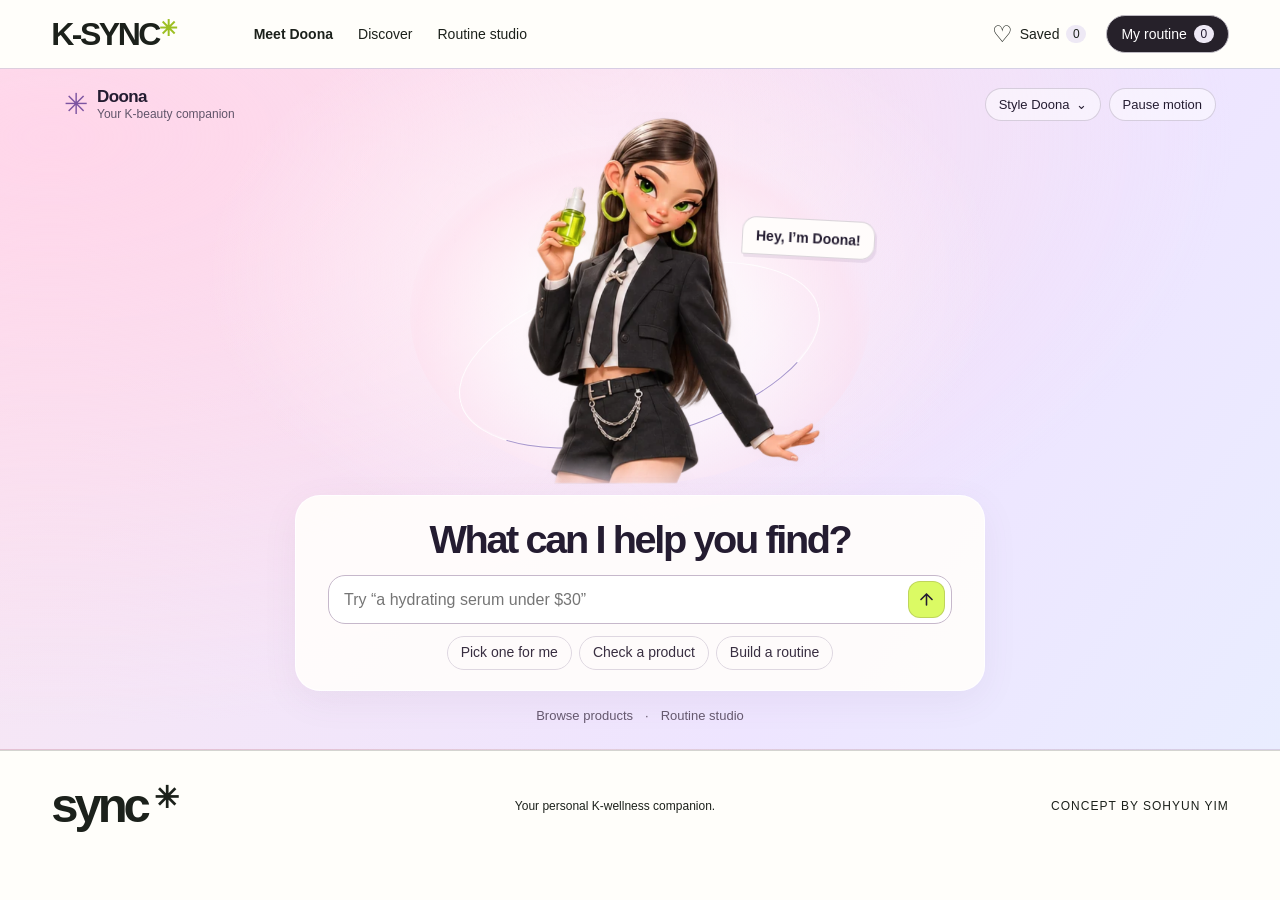
==== commit 2169427c: "Make Doona the interactive landing and remember a shopper's pick" ====
--- a/web/index.html
+++ b/web/index.html
@@ -1,37 +1,27 @@
 <!doctype html>
-<html lang="en"><head><meta charset="UTF-8"><meta name="viewport" content="width=device-width, initial-scale=1"><meta name="theme-color" content="#ffe1e8"><meta name="description" content="Meet Doona, your personal K-beauty companion. Pick a look, tell her your skin goals, and find skincare within your budget."><title>Meet Doona · K-SYNC</title><link rel="icon" type="image/svg+xml" href="data:image/svg+xml,%3Csvg xmlns='http://www.w3.org/2000/svg' viewBox='0 0 40 40'%3E%3Crect width='40' height='40' rx='12' fill='%23d5ff46'/%3E%3Ctext x='9' y='30' font-family='Arial' font-weight='bold' font-size='29'%3ES%3C/text%3E%3C/svg%3E"><link rel="preconnect" href="https://fonts.googleapis.com"><link href="https://fonts.googleapis.com/css2?family=IBM+Plex+Mono:wght@400;500&display=swap" rel="stylesheet"><link href="https://api.fontshare.com/v2/css?f[]=switzer@300,400,500&display=swap" rel="stylesheet"><link rel="stylesheet" href="style.css"><script src="app.js" defer></script><script src="mirror.js" defer></script><script src="daily.js" defer></script><link rel="stylesheet" href="edit.css"><script src="edit.js" defer></script><link rel="stylesheet" href="doona.css"><script src="doona.js" defer></script></head>
+<html lang="en"><head><meta charset="UTF-8"><meta name="viewport" content="width=device-width, initial-scale=1"><meta name="theme-color" content="#ffe1e8"><meta name="description" content="Meet Doona, your personal K-beauty companion. Pick a look, tell her your skin goals, and find skincare within your budget."><title>Meet Doona · K-SYNC</title><link rel="icon" type="image/svg+xml" href="data:image/svg+xml,%3Csvg xmlns='http://www.w3.org/2000/svg' viewBox='0 0 40 40'%3E%3Crect width='40' height='40' rx='12' fill='%23d5ff46'/%3E%3Ctext x='9' y='30' font-family='Arial' font-weight='bold' font-size='29'%3ES%3C/text%3E%3C/svg%3E"><link rel="preconnect" href="https://fonts.googleapis.com"><link href="https://fonts.googleapis.com/css2?family=IBM+Plex+Mono:wght@400;500&display=swap" rel="stylesheet"><link href="https://api.fontshare.com/v2/css?f[]=switzer@300,400,500&display=swap" rel="stylesheet"><link rel="stylesheet" href="style.css"><script src="app.js" defer></script><script src="mirror.js" defer></script><script src="daily.js" defer></script><link rel="stylesheet" href="edit.css"><script src="edit.js" defer></script><link rel="stylesheet" href="doona.css"><script src="avatar-pose.js" defer></script><script src="avatar-motion.js" defer></script><script src="doona.js" defer></script></head>
 <body>
 <header class="edit-nav"><a href="#" class="doona-logo" aria-label="K-SYNC home">K-SYNC<span aria-hidden="true">✳</span></a><nav aria-label="Main navigation"><a class="meet-link" href="#meet">Meet Doona</a><a href="#discover">Discover</a><a href="#studio">Routine studio</a></nav><div class="edit-account"><button id="shelf-nav"><span aria-hidden="true">♡</span> Saved <small id="saved-count">0</small></button><button id="routine-nav">My routine <span id="count">0</span></button></div></header>
 <main>
-<section class="doona-hero" id="meet" data-look="signature" aria-labelledby="doona-title">
-<div class="doona-inside">
-  <div class="doona-copy">
-    <div class="doona-eyebrow"><span aria-hidden="true">✦</span> YOUR K-BEAUTY COMPANION</div>
-    <h1 id="doona-title">Hey, I’m<br><em>Doona<span>.</span></em></h1>
-    <p>Tell me about your skin. I’ll help you find Korean skincare that fits your routine and budget.</p>
-    <div class="doona-actions"><button id="doona-match"><span class="play-mark" aria-hidden="true"></span>Find my match</button><button id="doona-chat"><svg viewBox="0 0 24 24" aria-hidden="true"><path d="M20 11a8 8 0 0 1-8 8H8l-5 3 1.4-5A8 8 0 1 1 20 11Z"/><path d="M8 10h.1m4 0h.1m4 0h.1"/></svg>Chat with Doona</button></div>
-    <div class="wardrobe"><div class="wardrobe-head"><span>Choose my look</span><span id="look-name" aria-live="polite">Signature</span></div><div class="wardrobe-list" role="group" aria-label="Doona’s wardrobe"><button type="button" data-look="signature" aria-label="Signature look" title="Signature" aria-pressed="true"><img alt="" src="assets/doona/signature.webp"></button><button type="button" data-look="track" aria-label="Track star look" title="Track star" aria-pressed="false"><img alt="" src="assets/doona/track.webp"></button><button type="button" data-look="silver" aria-label="Silver lining look" title="Silver lining" aria-pressed="false"><img alt="" src="assets/doona/silver.webp"></button><button type="button" data-look="denim" aria-label="Off duty look" title="Off duty" aria-pressed="false"><img alt="" src="assets/doona/denim.webp"></button><button type="button" data-look="beret" aria-label="After hours look" title="After hours" aria-pressed="false"><img alt="" src="assets/doona/beret.webp"></button></div></div>
+<section class="companion-room" id="meet" data-look="signature" aria-label="Talk to Doona">
+  <div class="room-tools"><div class="room-name"><span class="room-flower" aria-hidden="true">✳</span><div><strong>Doona</strong><small>Your K-beauty companion</small></div></div>
+    <div class="room-settings"><details id="style-panel"><summary>Style Doona</summary><div class="style-pop"><span id="look-name" aria-live="polite">Signature</span><div class="wardrobe-list" role="group" aria-label="Doona’s wardrobe"><button type="button" data-look="signature" aria-label="Signature look" title="Signature" aria-pressed="true"><img alt="" src="assets/doona/signature.webp"></button><button type="button" data-look="track" aria-label="Track star look" title="Track star" aria-pressed="false"><img alt="" src="assets/doona/track.webp"></button><button type="button" data-look="silver" aria-label="Silver lining look" title="Silver lining" aria-pressed="false"><img alt="" src="assets/doona/silver.webp"></button><button type="button" data-look="denim" aria-label="Off duty look" title="Off duty" aria-pressed="false"><img alt="" src="assets/doona/denim.webp"></button><button type="button" data-look="beret" aria-label="After hours look" title="After hours" aria-pressed="false"><img alt="" src="assets/doona/beret.webp"></button></div></div></details><button id="motion-control" type="button">Pause motion</button></div>
   </div>
-  <div class="doona-stage">
-    <div class="stage-grid" aria-hidden="true"></div><div class="doona-burst" aria-hidden="true"></div>
-    <span aria-hidden="true" class="doona-spark spark-a">✦</span><span aria-hidden="true" class="doona-spark spark-b">✧</span>
-    <button class="doona-figure" id="doona-hello" aria-label="Say hi to Doona"><img id="doona-art" src="assets/doona/signature.webp" alt="Doona in a black blazer holding a lime serum bottle" fetchpriority="high"></button>
-    <div class="doona-sticker" aria-hidden="true">hey<em>!</em></div>
-    <button id="doona-speech" class="doona-dialogue" aria-label="Show another message from Doona"><span class="speech-dot" aria-hidden="true"></span><span id="doona-line" aria-live="polite">What’s on your skincare wishlist?</span></button>
+  <div class="avatar-theatre"><div class="room-aura" aria-hidden="true"></div><div class="orbit-ring" aria-hidden="true"></div>
+    <button id="doona-hello" class="room-figure" aria-label="Say hello to Doona"><img id="doona-art" fetchpriority="high" alt="Doona in her signature look" src="assets/doona/signature.webp"><canvas width="640" height="640" id="doona-canvas" aria-hidden="true"></canvas></button>
+    <span class="hello-bubble" id="hello-bubble" aria-live="polite">Hey, I’m Doona!</span>
   </div>
-</div></section>
-<dialog id="match-dialog" aria-labelledby="match-title">
-<form id="match-form">
-  <div class="match-top"><img id="match-face" src="assets/doona/signature.webp" alt=""><span>Doona’s routine finder</span><button type="button" id="match-close" aria-label="Close routine finder">×</button></div>
-  <h2 id="match-title">What does your skin need?</h2>
-  <fieldset class="match-goals"><legend>Pick one focus</legend><label><input type="radio" name="goal" value="Hydration" required><span>Hydration</span></label><label><input type="radio" name="goal" value="Comfort" required><span>Comfort</span></label><label><input type="radio" name="goal" value="Glow" required><span>Glow</span></label></fieldset>
-  <label class="match-budget" for="match-budget">My total budget <output id="match-value" for="match-budget">$60</output></label>
-  <input id="match-budget" type="range" min="15" max="120" step="5" value="60"><div class="match-range"><span>$15</span><span>$120</span></div>
-  <label class="match-keep"><input id="match-keep" type="checkbox" checked> I already have a moisturizer</label>
-  <button id="match-submit" type="submit">Show my picks</button>
-  <button id="match-scan" type="button">Try a skin read first</button>
-</form></dialog>
-<section id="discover" aria-labelledby="discover-title">
+  <div class="room-dock">
+    <div id="room-context" hidden></div>
+    <h1 id="room-question" aria-live="polite">What can I help you find?</h1>
+    <div id="room-result"></div>
+    <form id="room-form"><label class="room-sr" for="room-input">Message Doona</label><input id="room-input" autocomplete="off" maxlength="240" placeholder="Try “a hydrating serum under $30”"><button type="submit" id="room-send" aria-label="Send to Doona"><svg viewBox="0 0 24 24" aria-hidden="true"><path d="m5 12 7-7 7 7M12 5v14"/></svg></button></form>
+    <div id="room-choices" role="group" aria-label="Suggested replies"></div>
+    <button type="button" id="room-restart" hidden>Start over</button>
+  </div>
+<div class="room-links"><a href="#discover">Browse products</a><span aria-hidden="true">·</span><a href="#studio">Routine studio</a></div>
+</section>
+<section hidden id="discover" aria-labelledby="discover-title">
 <div class="ed-head"><div><div class="ed-kicker">PRODUCT DISCOVERY</div><h2 id="discover-title">The skincare shelf<span>.</span></h2></div>
 <label class="ed-search"><span aria-hidden="true">⌕</span><input type="search" id="edit-search" placeholder="Search brand, product, ingredient" aria-label="Search brand, product, ingredient"></label></div>
 <div class="ed-cats" role="group" aria-label="Product categories"></div>
@@ -42,7 +32,7 @@
 <div class="ed-summary"><span id="edit-count" role="status">Loading products…</span><button id="edit-reset" hidden>Clear filters</button></div><div id="edit-grid"></div><button id="edit-more" hidden>Show more products</button>
 <p class="ed-source">Olive Young Global catalog · USD prices recorded April 13, 2026. Skin-type tags are SYNC estimates. Check the retailer for current prices and ingredients.</p>
 </section>
-<div id="studio" class="studio-intro"><div class="ed-kicker">ROUTINE STUDIO</div><h2>Build your routine<span>.</span></h2></div>
+<div hidden id="studio" class="studio-intro"><div class="ed-kicker">ROUTINE STUDIO</div><h2>Build your routine<span>.</span></h2></div>
 <section class="hero" aria-label="Personal beauty assistant">
 <div class="avatar-stage" id="stage">
 <div class="stage-title">A little<br>more <em>you.</em></div>
--- a/web/doona.css
+++ b/web/doona.css
@@ -1,60 +1,20 @@
-:root{--doona-ink:#1e1522;--doona-pink:#ff549e;--doona-lime:#dbfa54}
-body{background:#fffdf9}
-.edit-nav{width:min(92%,1440px);min-height:73px;gap:clamp(30px,7vw,100px);color:var(--doona-ink)}
-.doona-logo{font:900 34px/.95 Arial,sans-serif;letter-spacing:-2.8px;white-space:nowrap;display:inline-flex;align-items:flex-start}
-.doona-logo span{font-size:25px;line-height:.95;letter-spacing:0;color:#c0eb16;text-shadow:.5px .5px #536019;margin-left:2px}
-.meet-link{font-weight:700}.edit-account #routine-nav{background:#242024;color:#fff;border-color:#242024}
-.doona-hero{--sky:#ffdae6;--spot:#ff9fc7;--burst:#fdffb0;--accent:#e54689;position:relative;isolation:isolate;overflow:hidden;background-color:var(--sky);color:var(--doona-ink);border-block:1px solid #30202c;transition:background-color .35s}
-.doona-hero[data-look=track]{--sky:#eaf3bc;--spot:#c1e68b;--burst:#fff7ae;--accent:#71943b}
-.doona-hero[data-look=silver]{--sky:#e0defc;--spot:#bfb8fc;--burst:#fff7c4;--accent:#8873c8}
-.doona-hero[data-look=denim]{--sky:#d9edfc;--spot:#accde9;--burst:#ffdfac;--accent:#668eb7}
-.doona-hero[data-look=beret]{--sky:#f4d7ef;--spot:#dda9d7;--burst:#ffd7af;--accent:#a16094}
-.doona-inside{max-width:1500px;margin:auto;min-height:570px;display:grid;grid-template-columns:46% 54%;position:relative;padding-inline:clamp(22px,5vw,80px)}
-.doona-copy{position:relative;align-self:center;padding:36px 0 33px;z-index:2;pointer-events:none}
-.doona-copy button{pointer-events:auto}.doona-eyebrow,.wardrobe-head span:last-child,.match-top{font:600 12px/1.4 'IBM Plex Mono',monospace;letter-spacing:.065em}
-.doona-eyebrow{display:inline-flex;align-items:center;gap:8px}.doona-eyebrow span{color:#c92b75;font-size:18px}
-.doona-hero h1{font-family:Arial,Helvetica,sans-serif;font-weight:850;font-size:clamp(88px,8.6vw,142px);line-height:.83;letter-spacing:-.088em;margin:22px 0 21px;color:var(--doona-ink)}
-.doona-hero h1 em{font-family:Georgia,'Times New Roman',serif;font-style:italic;font-weight:700;letter-spacing:-.095em;line-height:.98}
-.doona-hero h1 em span{color:#e33381;margin:0}
-.doona-copy>p{max-width:380px;margin:0;font-size:clamp(16px,1.27vw,21px);line-height:1.45;letter-spacing:-.016em}
-.doona-actions{display:flex;align-items:center;gap:10px;margin:22px 0 23px;flex-wrap:wrap}
-.doona-actions button,#match-submit{border:1.5px solid var(--doona-ink);border-radius:10px;padding:13px 18px;font:700 15px/1.25 Arial,Helvetica,sans-serif;display:flex;align-items:center;justify-content:center;gap:10px;color:var(--doona-ink);background:#fffdf8}
-.doona-actions #doona-match,#match-submit{background:var(--doona-lime);box-shadow:3px 3px 0 var(--doona-ink)}
-.doona-actions button:hover,#match-submit:hover:enabled{transform:translateY(-2px)}.play-mark{width:0;height:0;border-block:6px solid transparent;border-left:9px solid currentColor}
-#doona-chat{background:transparent}.doona-actions svg{width:18px;height:18px;fill:none;stroke:currentColor;stroke-width:1.7;stroke-linecap:round}
-.wardrobe{width:max-content;max-width:100%}.wardrobe-head{display:flex;align-items:center;justify-content:space-between;gap:20px;margin-bottom:7px}.wardrobe-head span:first-child{font-size:14px;font-weight:bold}.wardrobe-head span:last-child{font-size:12px;letter-spacing:0;color:#56434f}
-.wardrobe-list{display:flex;gap:8px}.wardrobe-list button{width:49px;height:49px;border:1px solid #a28794;border-radius:11px;background:#fff9fc;overflow:hidden;position:relative;padding:0;transition:transform .18s}
-.wardrobe-list button img{position:absolute;max-width:none;width:193%;left:-47%;top:1px;pointer-events:none}
-.wardrobe-list button[aria-pressed=true]{border:2px solid var(--doona-ink);box-shadow:2px 2px 0 var(--doona-ink);background:#f5ffab}.wardrobe-list button:hover{transform:translateY(-3px)}
-.doona-stage{position:relative;align-self:stretch;isolation:isolate;min-width:0;--dx:0px;--dy:0px}
-.stage-grid{position:absolute;inset:0 -10% 0 -15%;background:radial-gradient(circle,var(--accent) 1.2px,transparent 1.6px);background-size:9px 9px;opacity:.33;mask-image:radial-gradient(ellipse at 74% 57%,#000 12%,transparent 69%);pointer-events:none}
-.doona-burst{position:absolute;inset:8% -2% 1% -4%;background:var(--burst);clip-path:polygon(52% 0,57% 26%,74% 4%,69% 32%,94% 19%,78% 42%,100% 43%,82% 52%,98% 69%,74% 64%,84% 87%,62% 72%,63% 100%,51% 79%,33% 100%,36% 72%,10% 85%,26% 63%,0 60%,24% 48%,4% 29%,31% 35%,23% 9%,42% 29%);transform:rotate(-7deg) translate(calc(var(--dx) * -.3),0);pointer-events:none}
-.doona-stage::after{content:"";position:absolute;inset:0;z-index:-1;background:radial-gradient(ellipse at 52% 57%,var(--spot),transparent 66%)}
-.doona-figure{position:absolute;z-index:2;inset:1% -8% 0 -11%;border:0;background:none;padding:0;display:flex;align-items:flex-end;justify-content:center;cursor:pointer;transform:translate(var(--dx),var(--dy));transition:transform .17s ease-out}
-.doona-figure img{display:block;height:98%;max-width:115%;width:auto;object-fit:contain;object-position:bottom center;transform-origin:50% 88%;filter:drop-shadow(2px 2px 0 #fff9)}
-.doona-sticker{position:absolute;z-index:3;left:3%;top:27%;transform:rotate(-13deg);font:italic 800 clamp(38px,4.6vw,70px)/.88 Georgia,serif;letter-spacing:-.085em;color:#fffdf8;-webkit-text-stroke:1.4px #251a24;paint-order:stroke fill;text-shadow:2.5px 3px #251a24;pointer-events:none}
-.doona-sticker em{color:var(--doona-lime)}.doona-spark{position:absolute;z-index:1;pointer-events:none;line-height:1}.spark-a{font-size:54px;color:#eb4384;right:5%;top:15%;transform:rotate(9deg)}.spark-b{font-size:55px;left:2%;bottom:18%;color:#33272c}
-.doona-dialogue{position:absolute;z-index:4;right:-2%;bottom:11%;width:max-content;max-width:205px;text-align:left;background:#fffdf8;border:1.5px solid var(--doona-ink);border-radius:16px 16px 16px 3px;box-shadow:3px 3px var(--doona-ink);padding:13px 14px;display:flex;align-items:flex-start;gap:8px;transform:rotate(3deg);font:600 15px/1.25 Arial,sans-serif}
-.speech-dot{width:8px;height:8px;flex:0 0 8px;margin-top:4px;border:1px solid #40342c;border-radius:50%;background:var(--doona-lime)}
-#discover{padding-top:42px}.ed-kicker{color:#88446a}.ed-head h2 span,.studio-intro h2 span{color:#d72a75}
-#match-dialog{background:#fffdf8;max-width:445px;padding:22px 25px 20px;border:2px solid var(--doona-ink);box-shadow:5px 5px var(--doona-ink);border-radius:20px}
-.match-top{display:flex;gap:10px;align-items:center;font-size:13px;letter-spacing:0}.match-top img{width:39px;height:39px;object-fit:cover;object-position:top;background:#ffd8e6;border-radius:50%}
-#match-close{margin-left:auto;border:1px solid #ac9ea6;border-radius:50%;background:white;width:34px;height:34px;font-size:22px}
-#match-dialog h2{font-size:clamp(33px,4vw,44px);letter-spacing:-.055em;line-height:1.01;margin:22px 0}
-.match-goals{padding:0;border:0;margin:0 0 24px;display:flex;gap:8px;flex-wrap:wrap}.match-goals legend,.match-budget{font-weight:650;margin-bottom:8px}.match-goals label{position:relative;cursor:pointer}.match-goals input{position:absolute;inset:0;width:100%;height:100%;opacity:0;margin:0;cursor:pointer}.match-goals label span{display:block;padding:9px 13px;font-size:15px;border:1px solid #aa9da5;border-radius:20px}.match-goals input:checked+span{background:#2f2330;color:white}.match-goals input:focus-visible+span{outline:3px solid #9254c4;outline-offset:2px}
-.match-budget,.match-range{display:flex;justify-content:space-between}.match-budget output{font-weight:bold;color:#9d1958}#match-budget{width:100%;accent-color:#9d1958}.match-range{font-size:13px;color:#655762;margin-top:3px}.match-keep{display:flex;align-items:center;gap:8px;margin:20px 0;font-size:15px}.match-keep input{width:17px;height:17px;accent-color:#392b38}
-#match-submit{width:100%}#match-submit:disabled{opacity:.65}#match-scan{display:block;border:0;background:transparent;text-decoration:underline;margin:14px auto 0;padding:6px;font-size:14px}
-.buddy.away.chatting{opacity:1;transform:none;pointer-events:auto}
-.edit-account #routine-nav #count{color:var(--doona-ink)}
-@media(min-width:1550px){.doona-inside{min-height:660px}}
-@media(max-width:900px){.doona-inside{min-height:505px;grid-template-columns:48% 52%;padding-inline:4%}.doona-copy{padding-block:32px}.doona-hero h1{font-size:87px}.doona-actions{gap:8px}.doona-actions button{padding:12px;font-size:14px}.doona-sticker{left:-4%;top:20%}.doona-dialogue{right:0;bottom:7%;max-width:160px;font-size:14px}.doona-figure{inset:5% -10% 0 -10%}.doona-figure img{max-width:130%}}
-@media(max-width:650px){.edit-nav{min-height:60px;gap:12px}.doona-logo{font-size:28px}.doona-logo span{font-size:20px}.edit-nav nav .meet-link,.edit-nav nav a[href="#studio"]{display:none}.edit-nav nav a[href="#discover"]{display:block}.edit-account{gap:8px}.doona-inside{display:grid;grid-template-columns:minmax(0,1fr) minmax(0,1fr);padding:0 5%;min-height:0}.doona-copy,.doona-stage{display:contents}.doona-eyebrow{grid-column:1/-1;grid-row:1;padding-top:19px;font-size:11px}.doona-hero h1{grid-column:1;grid-row:2;position:relative;z-index:3;align-self:center;font-size:clamp(62px,12.5vw,85px);margin:20px 0 0}.doona-copy>p{grid-column:1;grid-row:3;position:relative;z-index:3;align-self:start;padding:10px 0 8px;font-size:15px;max-width:200px}.doona-figure{inset:15px -9% auto auto;width:65%;height:clamp(235px,54vw,323px)}.doona-figure img{height:100%;width:auto;max-width:120%}.doona-burst{inset:31px -9% auto auto;width:66%;height:clamp(200px,46vw,290px)}.stage-grid{inset:0 -5% 0 25%}.doona-sticker{left:auto;right:2%;top:29px;font-size:32px}.spark-a{right:43%;top:55px;font-size:27px}.spark-b{display:none}.doona-dialogue{position:relative;grid-column:2;grid-row:4;place-self:start end;right:auto;bottom:auto;margin:2px 0 0;max-width:92%;font-size:12px;padding:7px 9px;border-radius:10px}.doona-actions{grid-row:5;grid-column:1/-1;position:relative;z-index:3;margin:13px 0 17px}.doona-actions button{min-height:43px;padding:9px 15px}.wardrobe{grid-row:6;grid-column:1/-1;z-index:3;width:100%;display:flex;align-items:center;justify-content:space-between;gap:8px;border-top:1px solid #3a213c30;padding:11px 0 14px}.wardrobe-head{display:grid;gap:3px;margin:0}.wardrobe-list{gap:5px}.wardrobe-list button{width:clamp(36px,9vw,48px);height:clamp(36px,9vw,48px);border-radius:8px}.doona-stage:after{display:none}#discover{padding-top:26px}}
-@media(prefers-reduced-motion:reduce){.doona-hero,.doona-figure,.wardrobe-list button{transition:none}}
-@media(max-width:650px){
-  .edit-nav{width:94%;gap:10px}.edit-nav nav{gap:0}.edit-nav nav a[href="#discover"]{font-size:12px}.edit-account{gap:5px}.edit-account button{white-space:nowrap;font-size:12px}.edit-account #routine-nav{padding:7px 9px}.edit-account #routine-nav #count{min-width:16px}
-  .doona-hero h1{font-size:clamp(44px,11.6vw,70px);white-space:nowrap}.doona-hero h1 em{font-size:1.2em}
-  .doona-figure{right:-5%;height:clamp(220px,55vw,305px)}.doona-sticker{display:none}.doona-copy>p{padding-top:14px}
-  .doona-dialogue{grid-row:3;align-self:end;margin-bottom:0}.doona-actions{grid-row:4}.wardrobe{grid-row:5}
-}
-@media(max-width:365px){.edit-nav nav{display:none}.doona-actions{gap:7px}.doona-actions button{font-size:13px;padding:10px}.wardrobe-list{gap:4px}}
-@media(max-width:420px){.edit-nav nav{display:none}}
+:root{--room-ink:#241c31;--room-muted:#61556a;--room-lime:#dbfa64}
+body{background:#fffefa}.edit-nav{min-height:68px}.doona-logo{display:inline-flex;align-items:flex-start;font:900 32px/.95 Arial,sans-serif;letter-spacing:-2.5px;white-space:nowrap}.doona-logo span{font-size:22px;color:#9dbf22;letter-spacing:0}.meet-link{font-weight:700}.edit-account #routine-nav{background:#26212a;color:white}.edit-account #routine-nav #count{color:var(--room-ink)}
+.companion-room{--pink:#ffd6ea;--wash:#eee5ff;--ring:#a898ce;isolation:isolate;position:relative;overflow:hidden;color:var(--room-ink);background:radial-gradient(ellipse at 47% 30%,#fff5f9 0,transparent 41%),radial-gradient(ellipse at 4% 10%,var(--pink),transparent 68%),linear-gradient(125deg,#fae7f0,var(--wash) 69%,#e9edff);padding:15px 5% 32px;border-block:1px solid #42334623}
+.companion-room[data-look=track]{--pink:#e9f7cc;--wash:#e6f7df;--ring:#a9bd99}.companion-room[data-look=silver]{--pink:#e3e3ff;--wash:#e4ddfb}.companion-room[data-look=denim]{--pink:#d9f4fa;--wash:#e1eafb}.companion-room[data-look=beret]{--pink:#fad7e7;--wash:#efddf5}
+.room-tools{position:relative;z-index:5;max-width:1450px;margin:auto;display:flex;justify-content:space-between;align-items:center;gap:12px}.room-name{display:flex;align-items:center;gap:9px}.room-flower{font-size:29px;color:#7c54a1}.room-name strong,.room-name small{display:block}.room-name strong{font-size:17px;letter-spacing:-.035em}.room-name small{font-size:12px;color:var(--room-muted)}.room-settings{display:flex;align-items:center;gap:8px}.room-settings button,.room-settings summary{font:500 13px Arial,sans-serif;color:var(--room-ink)}.room-settings summary,#motion-control{cursor:pointer;border:1px solid #53446035;background:#ffffff80;border-radius:20px;padding:8px 13px}#style-panel{position:relative}#style-panel summary{list-style:none}#style-panel summary::-webkit-details-marker{display:none}#style-panel summary::after{content:'⌄';margin-left:6px}.style-pop{position:absolute;top:calc(100% + 8px);right:0;min-width:238px;padding:14px;border:1px solid #d6cbdc;border-radius:15px;background:#fffdfd;box-shadow:0 8px 30px #51406020}.style-pop>span{font-size:13px;font-weight:650}.wardrobe-list{display:flex;gap:5px;margin-top:8px}.wardrobe-list button{width:39px;height:42px;overflow:hidden;border-radius:9px;border:1px solid #c5b6ce;position:relative;padding:0;background:#f4edf8}.wardrobe-list button img{width:190%;position:absolute;left:-45%;top:1px}.wardrobe-list button[aria-pressed=true]{border:2px solid #40304d;background:var(--room-lime)}
+.avatar-theatre{height:clamp(252px,34vh,400px);min-height:260px;margin:0 auto;position:relative;isolation:isolate;display:grid;place-items:center}.room-aura{width:clamp(280px,38vw,460px);height:90%;position:absolute;top:6%;border-radius:50%;background:radial-gradient(ellipse at 49% 57%,#fffdf9a6 1%,#ffffff75 36%,#ffdbea50 66%,transparent 73%)}.orbit-ring{position:absolute;width:clamp(238px,29vw,420px);height:44%;border:1px solid #ffffffd9;border-bottom-color:var(--ring);border-radius:50%;transform:rotate(-15deg);top:40%;box-shadow:inset 0 -1px 2px #ffffff70}.orbit-ring::before{content:"";position:absolute;width:8px;height:8px;border-radius:50%;background:#fff;top:2%;left:69%;box-shadow:0 0 9px white}
+.room-figure{width:auto;aspect-ratio:1;height:104%;position:absolute;bottom:0;display:block;border:none;background:transparent;padding:0;z-index:2;mask-image:linear-gradient(#000 0% 89%,transparent 100%);-webkit-mask-image:linear-gradient(#000 0% 89%,transparent 100%)}.room-figure img,.room-figure canvas{height:100%;width:100%;object-fit:contain;position:absolute;inset:0}.room-figure canvas{opacity:0;pointer-events:none}.room-figure.mesh-ready canvas{opacity:1}.room-figure.mesh-ready img{opacity:0}.room-figure:not(.mesh-ready):not(.motion-paused) img{animation:doona-idle 4s ease-in-out infinite;transform-origin:50% 82%}@keyframes doona-idle{0%,100%{transform:rotate(-1deg) translateY(0)}50%{transform:rotate(1.5deg) translateY(-5px)}}
+.hello-bubble{position:absolute;z-index:3;left:calc(50% + clamp(61px,8vw,117px));top:26%;max-width:156px;pointer-events:none;border:1px solid #58466936;background:#fffdfbef;border-radius:14px 14px 14px 2px;padding:9px 13px;font:600 14px/1.3 Arial,sans-serif;transform:rotate(3deg);box-shadow:2px 3px 0 #9b80a52b}
+.room-dock{position:relative;z-index:3;width:min(100%,690px);margin:-4px auto 0;padding:19px clamp(16px,2.5vw,32px) 20px;border-radius:25px;text-align:center;background:#fffdfbec;border:1px solid #ffffffcf;box-shadow:0 10px 36px #71587812}
+#room-question{font:650 clamp(28px,3.1vw,49px)/1.07 Arial,Helvetica,sans-serif;letter-spacing:-.06em;margin:0 0 15px;text-wrap:balance}
+#room-form{display:flex;align-items:center;gap:8px;border:1px solid #c6b8cb;background:#fff;border-radius:17px;padding:5px 6px 5px 15px}#room-form:focus-within{outline:2px solid #866b9c;outline-offset:2px}#room-input{width:100%;min-width:0;outline:0;border:0;background:none;color:var(--room-ink);font-size:16px;padding:8px 0}#room-send{display:grid;place-items:center;width:37px;height:37px;flex:0 0 37px;border-radius:12px;background:var(--room-lime);border:1px solid #51493a35}#room-send svg{width:19px;fill:none;stroke:currentColor;stroke-width:2;stroke-linecap:round;stroke-linejoin:round}
+#room-choices{display:flex;flex-wrap:wrap;justify-content:center;gap:7px;margin-top:12px}#room-choices button,#room-restart{border:1px solid #ded7e1;border-radius:19px;background:transparent;padding:8px 13px;color:#382e41;font:500 14px/1.13 Arial,sans-serif}#room-choices button:hover{background:#f1eafa;border-color:#947caa}#room-restart{border:0;text-decoration:underline;color:#66596e;font-size:12px;margin-top:6px}
+#room-context{font-size:13px;color:var(--room-muted);margin-bottom:7px}.room-product{display:flex;align-items:center;gap:12px;text-align:left;background:#f8f5fa;padding:9px;border-radius:13px;margin:6px 0 12px}.room-product img{width:57px;height:57px;object-fit:cover;border-radius:8px}.room-product button{padding:0;border:0;text-align:left;background:none;color:var(--room-ink);font-weight:650}.room-product small,.room-product strong{display:block}.room-product small{font-size:12px;color:#65596b}.room-product strong{font-size:15px;margin:2px 0}.room-note{font-size:14px;color:#5b4d65;margin:4px 0 12px}.room-sr{position:absolute;width:1px;height:1px;overflow:hidden;clip-path:inset(50%)}.buddy.away.chatting{opacity:1;transform:none;pointer-events:auto}
+@media(max-width:650px){.edit-nav{width:92%;gap:10px;min-height:57px}.doona-logo{font-size:28px}.edit-nav nav{display:none}.edit-account{gap:5px}.edit-account button{white-space:nowrap;font-size:13px}.companion-room{padding:12px 4% 21px}.room-name small{font-size:12px}.room-settings{gap:4px}.room-settings summary,#motion-control{padding:7px 8px;font-size:12px}.room-flower{display:none}.avatar-theatre{height:clamp(230px,31vh,300px);min-height:230px}.room-figure{height:100%}.hello-bubble{left:calc(50% + 53px);max-width:104px;font-size:12px;padding:7px 9px}.room-dock{padding:17px 12px;border-radius:19px}#room-question{font-size:30px}#room-choices{gap:5px}#room-choices button{padding:8px 9px;font-size:13px}#room-input{font-size:16px}.style-pop{right:-66px}#discover{padding-top:26px}}
+@media(prefers-reduced-motion:reduce){html{scroll-behavior:auto}.room-figure:not(.mesh-ready) img{animation:none}}
+#studio[hidden]+.hero,#studio[hidden]~.ticker,#studio[hidden]~.conversation{display:none}
+.room-links{display:flex;align-items:center;justify-content:center;gap:12px;margin-top:17px;font-size:13px;color:#66596f}.room-links a:hover{text-decoration:underline}
+@media(min-width:651px){.avatar-theatre{height:clamp(310px,42vh,480px)}.companion-room{padding-block:18px 26px}.room-dock{padding-top:22px}}
+
+.room-figure:not(.mesh-ready):not(.motion-paused){transform:perspective(650px) rotateY(var(--look-x,0deg));transition:transform .16s ease-out}
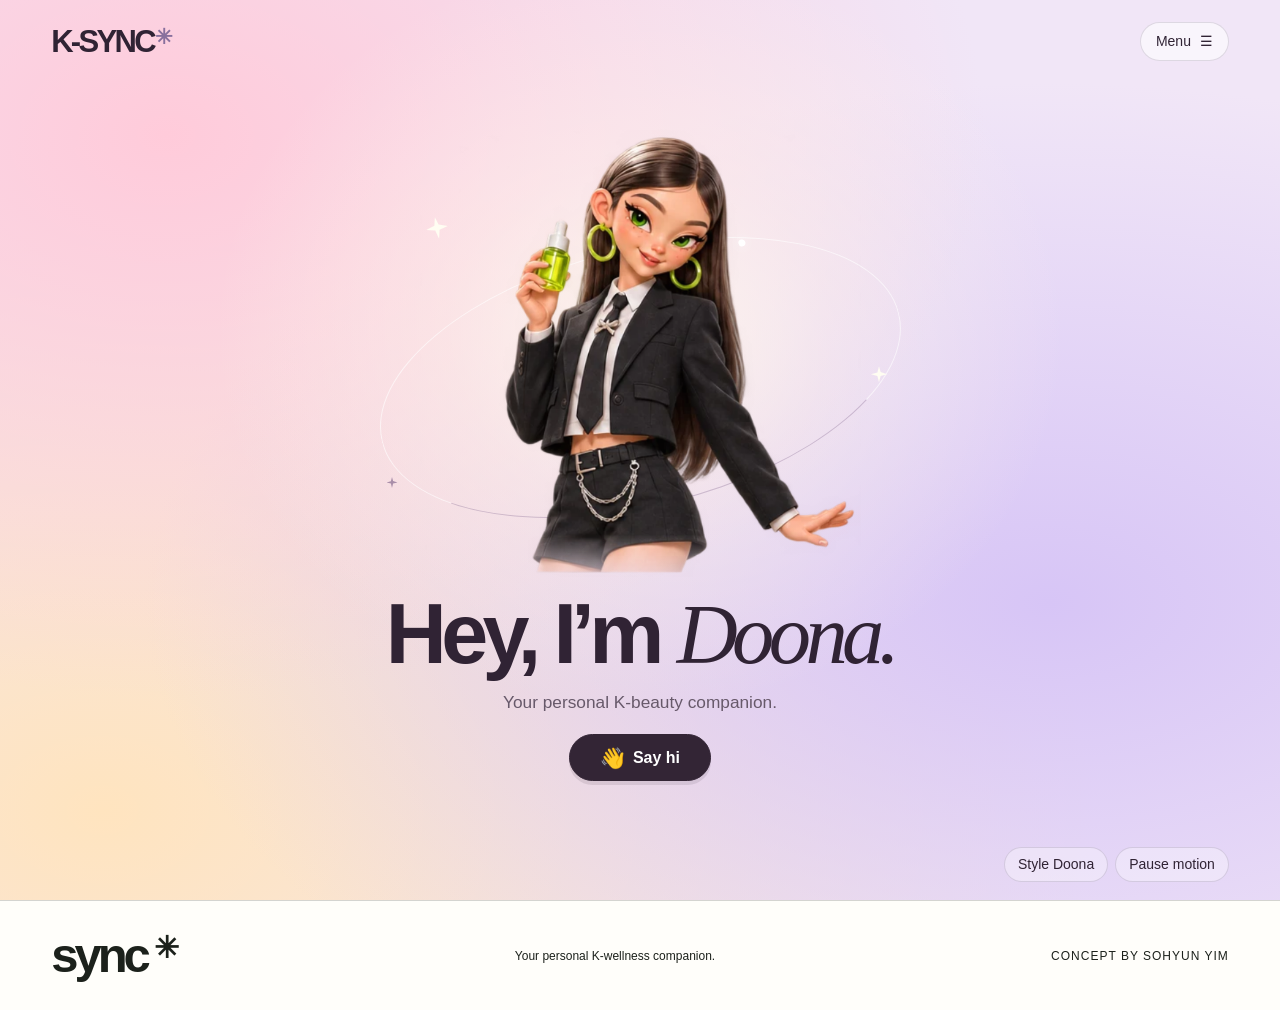
==== commit 46c126b9: "Greet shoppers with Doona and a tap-only two-question onboarding" ====
--- a/web/index.html
+++ b/web/index.html
@@ -1,25 +1,31 @@
 <!doctype html>
-<html lang="en"><head><meta charset="UTF-8"><meta name="viewport" content="width=device-width, initial-scale=1"><meta name="theme-color" content="#ffe1e8"><meta name="description" content="Meet Doona, your personal K-beauty companion. Pick a look, tell her your skin goals, and find skincare within your budget."><title>Meet Doona · K-SYNC</title><link rel="icon" type="image/svg+xml" href="data:image/svg+xml,%3Csvg xmlns='http://www.w3.org/2000/svg' viewBox='0 0 40 40'%3E%3Crect width='40' height='40' rx='12' fill='%23d5ff46'/%3E%3Ctext x='9' y='30' font-family='Arial' font-weight='bold' font-size='29'%3ES%3C/text%3E%3C/svg%3E"><link rel="preconnect" href="https://fonts.googleapis.com"><link href="https://fonts.googleapis.com/css2?family=IBM+Plex+Mono:wght@400;500&display=swap" rel="stylesheet"><link href="https://api.fontshare.com/v2/css?f[]=switzer@300,400,500&display=swap" rel="stylesheet"><link rel="stylesheet" href="style.css"><script src="app.js" defer></script><script src="mirror.js" defer></script><script src="daily.js" defer></script><link rel="stylesheet" href="edit.css"><script src="edit.js" defer></script><link rel="stylesheet" href="doona.css"><script src="avatar-pose.js" defer></script><script src="avatar-motion.js" defer></script><script src="doona.js" defer></script></head>
+<html lang="en"><head><meta charset="UTF-8"><meta name="viewport" content="width=device-width, initial-scale=1"><meta name="theme-color" content="#ffe1e8"><meta name="description" content="Meet Doona, your personal K-beauty companion. Say hi, choose a skin goal and budget, and meet your first skincare pick."><title>Meet Doona · K-SYNC</title><link rel="icon" type="image/svg+xml" href="data:image/svg+xml,%3Csvg xmlns='http://www.w3.org/2000/svg' viewBox='0 0 40 40'%3E%3Crect width='40' height='40' rx='12' fill='%23d5ff46'/%3E%3Ctext x='9' y='30' font-family='Arial' font-weight='bold' font-size='29'%3ES%3C/text%3E%3C/svg%3E"><link rel="preconnect" href="https://fonts.googleapis.com"><link href="https://fonts.googleapis.com/css2?family=IBM+Plex+Mono:wght@400;500&display=swap" rel="stylesheet"><link href="https://api.fontshare.com/v2/css?f[]=switzer@300,400,500&display=swap" rel="stylesheet"><link rel="stylesheet" href="style.css"><script src="app.js" defer></script><script src="mirror.js" defer></script><script src="daily.js" defer></script><link rel="stylesheet" href="edit.css"><script src="edit.js" defer></script><link rel="stylesheet" href="doona.css"><script src="avatar-pose.js" defer></script><script src="avatar-motion.js" defer></script><script src="doona.js" defer></script></head>
 <body>
-<header class="edit-nav"><a href="#" class="doona-logo" aria-label="K-SYNC home">K-SYNC<span aria-hidden="true">✳</span></a><nav aria-label="Main navigation"><a class="meet-link" href="#meet">Meet Doona</a><a href="#discover">Discover</a><a href="#studio">Routine studio</a></nav><div class="edit-account"><button id="shelf-nav"><span aria-hidden="true">♡</span> Saved <small id="saved-count">0</small></button><button id="routine-nav">My routine <span id="count">0</span></button></div></header>
+<header class="doona-bar">
+  <a href="#meet" class="doona-logo" aria-label="K-SYNC home">K-SYNC<span aria-hidden="true">✳</span></a>
+  <details id="room-menu"><summary aria-label="Open navigation">Menu <span aria-hidden="true">☰</span></summary>
+    <nav aria-label="Main navigation"><a href="#meet">Meet Doona</a><a href="#discover">Browse products</a><a href="#studio">Routine studio</a><button id="shelf-nav">Saved products <small id="saved-count">0</small></button><button id="routine-nav">My routine <small id="count">0</small></button></nav>
+  </details>
+</header>
 <main>
-<section class="companion-room" id="meet" data-look="signature" aria-label="Talk to Doona">
-  <div class="room-tools"><div class="room-name"><span class="room-flower" aria-hidden="true">✳</span><div><strong>Doona</strong><small>Your K-beauty companion</small></div></div>
-    <div class="room-settings"><details id="style-panel"><summary>Style Doona</summary><div class="style-pop"><span id="look-name" aria-live="polite">Signature</span><div class="wardrobe-list" role="group" aria-label="Doona’s wardrobe"><button type="button" data-look="signature" aria-label="Signature look" title="Signature" aria-pressed="true"><img alt="" src="assets/doona/signature.webp"></button><button type="button" data-look="track" aria-label="Track star look" title="Track star" aria-pressed="false"><img alt="" src="assets/doona/track.webp"></button><button type="button" data-look="silver" aria-label="Silver lining look" title="Silver lining" aria-pressed="false"><img alt="" src="assets/doona/silver.webp"></button><button type="button" data-look="denim" aria-label="Off duty look" title="Off duty" aria-pressed="false"><img alt="" src="assets/doona/denim.webp"></button><button type="button" data-look="beret" aria-label="After hours look" title="After hours" aria-pressed="false"><img alt="" src="assets/doona/beret.webp"></button></div></div></details><button id="motion-control" type="button">Pause motion</button></div>
+<section class="companion-room" id="meet" data-look="signature" data-scene="hello" aria-label="Meet your K-beauty companion">
+  <div class="room-stage">
+    <div class="avatar-theatre">
+      <div class="room-orbit" aria-hidden="true"></div>
+      <i class="twinkle star-one" aria-hidden="true"></i><i class="twinkle star-two" aria-hidden="true"></i><i class="twinkle star-three" aria-hidden="true"></i>
+      <button id="doona-hello" class="room-figure" aria-label="Say hi to Doona"><img id="doona-art" fetchpriority="high" alt="Doona in her signature look" src="assets/doona/signature.webp"><canvas width="640" height="640" id="doona-canvas" aria-hidden="true"></canvas></button>
+      <span class="hello-bubble" id="hello-bubble" aria-live="polite" hidden></span>
+    </div>
+    <div class="room-dock">
+      <div id="room-progress" hidden><span id="room-step"></span><i></i><i></i></div>
+      <h1 id="room-question" tabindex="-1">Hey, I’m <em>Doona.</em></h1>
+      <p id="room-caption">Your personal K-beauty companion.</p>
+      <div id="room-result"></div>
+      <div id="room-choices" role="group" aria-label="Choose your reply"><button type="button" id="first-hello">Say hi</button></div>
+      <button type="button" id="room-back" hidden>Back</button>
+    </div>
   </div>
-  <div class="avatar-theatre"><div class="room-aura" aria-hidden="true"></div><div class="orbit-ring" aria-hidden="true"></div>
-    <button id="doona-hello" class="room-figure" aria-label="Say hello to Doona"><img id="doona-art" fetchpriority="high" alt="Doona in her signature look" src="assets/doona/signature.webp"><canvas width="640" height="640" id="doona-canvas" aria-hidden="true"></canvas></button>
-    <span class="hello-bubble" id="hello-bubble" aria-live="polite">Hey, I’m Doona!</span>
-  </div>
-  <div class="room-dock">
-    <div id="room-context" hidden></div>
-    <h1 id="room-question" aria-live="polite">What can I help you find?</h1>
-    <div id="room-result"></div>
-    <form id="room-form"><label class="room-sr" for="room-input">Message Doona</label><input id="room-input" autocomplete="off" maxlength="240" placeholder="Try “a hydrating serum under $30”"><button type="submit" id="room-send" aria-label="Send to Doona"><svg viewBox="0 0 24 24" aria-hidden="true"><path d="m5 12 7-7 7 7M12 5v14"/></svg></button></form>
-    <div id="room-choices" role="group" aria-label="Suggested replies"></div>
-    <button type="button" id="room-restart" hidden>Start over</button>
-  </div>
-<div class="room-links"><a href="#discover">Browse products</a><span aria-hidden="true">·</span><a href="#studio">Routine studio</a></div>
+  <div class="room-settings"><details id="style-panel"><summary>Style Doona</summary><div class="style-pop"><span id="look-name" aria-live="polite">Signature</span><div class="wardrobe-list" role="group" aria-label="Doona’s wardrobe"><button type="button" data-look="signature" aria-label="Signature look" title="Signature" aria-pressed="true"><img alt="" src="assets/doona/signature.webp"></button><button type="button" data-look="track" aria-label="Track star look" title="Track star" aria-pressed="false"><img alt="" src="assets/doona/track.webp"></button><button type="button" data-look="silver" aria-label="Silver lining look" title="Silver lining" aria-pressed="false"><img alt="" src="assets/doona/silver.webp"></button><button type="button" data-look="denim" aria-label="Off duty look" title="Off duty" aria-pressed="false"><img alt="" src="assets/doona/denim.webp"></button><button type="button" data-look="beret" aria-label="After hours look" title="After hours" aria-pressed="false"><img alt="" src="assets/doona/beret.webp"></button></div></div></details><button id="motion-control" type="button">Pause motion</button></div>
 </section>
 <section hidden id="discover" aria-labelledby="discover-title">
 <div class="ed-head"><div><div class="ed-kicker">PRODUCT DISCOVERY</div><h2 id="discover-title">The skincare shelf<span>.</span></h2></div>
--- a/web/doona.css
+++ b/web/doona.css
@@ -1,20 +1,150 @@
-:root{--room-ink:#241c31;--room-muted:#61556a;--room-lime:#dbfa64}
-body{background:#fffefa}.edit-nav{min-height:68px}.doona-logo{display:inline-flex;align-items:flex-start;font:900 32px/.95 Arial,sans-serif;letter-spacing:-2.5px;white-space:nowrap}.doona-logo span{font-size:22px;color:#9dbf22;letter-spacing:0}.meet-link{font-weight:700}.edit-account #routine-nav{background:#26212a;color:white}.edit-account #routine-nav #count{color:var(--room-ink)}
-.companion-room{--pink:#ffd6ea;--wash:#eee5ff;--ring:#a898ce;isolation:isolate;position:relative;overflow:hidden;color:var(--room-ink);background:radial-gradient(ellipse at 47% 30%,#fff5f9 0,transparent 41%),radial-gradient(ellipse at 4% 10%,var(--pink),transparent 68%),linear-gradient(125deg,#fae7f0,var(--wash) 69%,#e9edff);padding:15px 5% 32px;border-block:1px solid #42334623}
-.companion-room[data-look=track]{--pink:#e9f7cc;--wash:#e6f7df;--ring:#a9bd99}.companion-room[data-look=silver]{--pink:#e3e3ff;--wash:#e4ddfb}.companion-room[data-look=denim]{--pink:#d9f4fa;--wash:#e1eafb}.companion-room[data-look=beret]{--pink:#fad7e7;--wash:#efddf5}
-.room-tools{position:relative;z-index:5;max-width:1450px;margin:auto;display:flex;justify-content:space-between;align-items:center;gap:12px}.room-name{display:flex;align-items:center;gap:9px}.room-flower{font-size:29px;color:#7c54a1}.room-name strong,.room-name small{display:block}.room-name strong{font-size:17px;letter-spacing:-.035em}.room-name small{font-size:12px;color:var(--room-muted)}.room-settings{display:flex;align-items:center;gap:8px}.room-settings button,.room-settings summary{font:500 13px Arial,sans-serif;color:var(--room-ink)}.room-settings summary,#motion-control{cursor:pointer;border:1px solid #53446035;background:#ffffff80;border-radius:20px;padding:8px 13px}#style-panel{position:relative}#style-panel summary{list-style:none}#style-panel summary::-webkit-details-marker{display:none}#style-panel summary::after{content:'⌄';margin-left:6px}.style-pop{position:absolute;top:calc(100% + 8px);right:0;min-width:238px;padding:14px;border:1px solid #d6cbdc;border-radius:15px;background:#fffdfd;box-shadow:0 8px 30px #51406020}.style-pop>span{font-size:13px;font-weight:650}.wardrobe-list{display:flex;gap:5px;margin-top:8px}.wardrobe-list button{width:39px;height:42px;overflow:hidden;border-radius:9px;border:1px solid #c5b6ce;position:relative;padding:0;background:#f4edf8}.wardrobe-list button img{width:190%;position:absolute;left:-45%;top:1px}.wardrobe-list button[aria-pressed=true]{border:2px solid #40304d;background:var(--room-lime)}
-.avatar-theatre{height:clamp(252px,34vh,400px);min-height:260px;margin:0 auto;position:relative;isolation:isolate;display:grid;place-items:center}.room-aura{width:clamp(280px,38vw,460px);height:90%;position:absolute;top:6%;border-radius:50%;background:radial-gradient(ellipse at 49% 57%,#fffdf9a6 1%,#ffffff75 36%,#ffdbea50 66%,transparent 73%)}.orbit-ring{position:absolute;width:clamp(238px,29vw,420px);height:44%;border:1px solid #ffffffd9;border-bottom-color:var(--ring);border-radius:50%;transform:rotate(-15deg);top:40%;box-shadow:inset 0 -1px 2px #ffffff70}.orbit-ring::before{content:"";position:absolute;width:8px;height:8px;border-radius:50%;background:#fff;top:2%;left:69%;box-shadow:0 0 9px white}
-.room-figure{width:auto;aspect-ratio:1;height:104%;position:absolute;bottom:0;display:block;border:none;background:transparent;padding:0;z-index:2;mask-image:linear-gradient(#000 0% 89%,transparent 100%);-webkit-mask-image:linear-gradient(#000 0% 89%,transparent 100%)}.room-figure img,.room-figure canvas{height:100%;width:100%;object-fit:contain;position:absolute;inset:0}.room-figure canvas{opacity:0;pointer-events:none}.room-figure.mesh-ready canvas{opacity:1}.room-figure.mesh-ready img{opacity:0}.room-figure:not(.mesh-ready):not(.motion-paused) img{animation:doona-idle 4s ease-in-out infinite;transform-origin:50% 82%}@keyframes doona-idle{0%,100%{transform:rotate(-1deg) translateY(0)}50%{transform:rotate(1.5deg) translateY(-5px)}}
-.hello-bubble{position:absolute;z-index:3;left:calc(50% + clamp(61px,8vw,117px));top:26%;max-width:156px;pointer-events:none;border:1px solid #58466936;background:#fffdfbef;border-radius:14px 14px 14px 2px;padding:9px 13px;font:600 14px/1.3 Arial,sans-serif;transform:rotate(3deg);box-shadow:2px 3px 0 #9b80a52b}
-.room-dock{position:relative;z-index:3;width:min(100%,690px);margin:-4px auto 0;padding:19px clamp(16px,2.5vw,32px) 20px;border-radius:25px;text-align:center;background:#fffdfbec;border:1px solid #ffffffcf;box-shadow:0 10px 36px #71587812}
-#room-question{font:650 clamp(28px,3.1vw,49px)/1.07 Arial,Helvetica,sans-serif;letter-spacing:-.06em;margin:0 0 15px;text-wrap:balance}
-#room-form{display:flex;align-items:center;gap:8px;border:1px solid #c6b8cb;background:#fff;border-radius:17px;padding:5px 6px 5px 15px}#room-form:focus-within{outline:2px solid #866b9c;outline-offset:2px}#room-input{width:100%;min-width:0;outline:0;border:0;background:none;color:var(--room-ink);font-size:16px;padding:8px 0}#room-send{display:grid;place-items:center;width:37px;height:37px;flex:0 0 37px;border-radius:12px;background:var(--room-lime);border:1px solid #51493a35}#room-send svg{width:19px;fill:none;stroke:currentColor;stroke-width:2;stroke-linecap:round;stroke-linejoin:round}
-#room-choices{display:flex;flex-wrap:wrap;justify-content:center;gap:7px;margin-top:12px}#room-choices button,#room-restart{border:1px solid #ded7e1;border-radius:19px;background:transparent;padding:8px 13px;color:#382e41;font:500 14px/1.13 Arial,sans-serif}#room-choices button:hover{background:#f1eafa;border-color:#947caa}#room-restart{border:0;text-decoration:underline;color:#66596e;font-size:12px;margin-top:6px}
-#room-context{font-size:13px;color:var(--room-muted);margin-bottom:7px}.room-product{display:flex;align-items:center;gap:12px;text-align:left;background:#f8f5fa;padding:9px;border-radius:13px;margin:6px 0 12px}.room-product img{width:57px;height:57px;object-fit:cover;border-radius:8px}.room-product button{padding:0;border:0;text-align:left;background:none;color:var(--room-ink);font-weight:650}.room-product small,.room-product strong{display:block}.room-product small{font-size:12px;color:#65596b}.room-product strong{font-size:15px;margin:2px 0}.room-note{font-size:14px;color:#5b4d65;margin:4px 0 12px}.room-sr{position:absolute;width:1px;height:1px;overflow:hidden;clip-path:inset(50%)}.buddy.away.chatting{opacity:1;transform:none;pointer-events:auto}
-@media(max-width:650px){.edit-nav{width:92%;gap:10px;min-height:57px}.doona-logo{font-size:28px}.edit-nav nav{display:none}.edit-account{gap:5px}.edit-account button{white-space:nowrap;font-size:13px}.companion-room{padding:12px 4% 21px}.room-name small{font-size:12px}.room-settings{gap:4px}.room-settings summary,#motion-control{padding:7px 8px;font-size:12px}.room-flower{display:none}.avatar-theatre{height:clamp(230px,31vh,300px);min-height:230px}.room-figure{height:100%}.hello-bubble{left:calc(50% + 53px);max-width:104px;font-size:12px;padding:7px 9px}.room-dock{padding:17px 12px;border-radius:19px}#room-question{font-size:30px}#room-choices{gap:5px}#room-choices button{padding:8px 9px;font-size:13px}#room-input{font-size:16px}.style-pop{right:-66px}#discover{padding-top:26px}}
-@media(prefers-reduced-motion:reduce){html{scroll-behavior:auto}.room-figure:not(.mesh-ready) img{animation:none}}
-#studio[hidden]+.hero,#studio[hidden]~.ticker,#studio[hidden]~.conversation{display:none}
-.room-links{display:flex;align-items:center;justify-content:center;gap:12px;margin-top:17px;font-size:13px;color:#66596f}.room-links a:hover{text-decoration:underline}
-@media(min-width:651px){.avatar-theatre{height:clamp(310px,42vh,480px)}.companion-room{padding-block:18px 26px}.room-dock{padding-top:22px}}
-
-.room-figure:not(.mesh-ready):not(.motion-paused){transform:perspective(650px) rotateY(var(--look-x,0deg));transition:transform .16s ease-out}
+:root {
+  --room-ink: #302334;
+  --room-muted: #67596a;
+}
+.doona-bar {
+  position: absolute; inset: 0 0 auto; z-index: 8; display: flex;
+  align-items: center; justify-content: space-between; padding: 22px clamp(20px,4vw,64px);
+  color: var(--room-ink); pointer-events: none;
+}
+.doona-bar > * {pointer-events: auto}
+.doona-logo {font: 900 31px/.95 Arial,sans-serif; letter-spacing: -2.7px}
+.doona-logo span {color: #88709d; font-size: 21px; vertical-align: top; margin-left: 1px}
+#room-menu {position: relative}
+#room-menu summary, .room-settings summary, #motion-control {
+  list-style: none; cursor: pointer; border: 1px solid #3b294b25; border-radius: 40px;
+  background: #fff9; padding: 10px 15px; font: 500 14px/1.2 Arial,sans-serif; color: var(--room-ink);
+}
+summary::-webkit-details-marker {display: none}
+#room-menu summary span {margin-left: 5px}
+#room-menu nav, .style-pop {
+  position: absolute; border: 1px solid #d8cbd9; background: #fffafc;
+  box-shadow: 0 10px 30px #4b34521c; border-radius: 18px; padding: 9px;
+}
+#room-menu nav {width: 195px; right: 0; top: calc(100% + 9px); display: grid; gap: 2px}
+#room-menu nav a, #room-menu nav button {
+  font: 500 15px/1.3 Arial,sans-serif; background: none; color: inherit; text-align: left;
+  padding: 10px 12px; border: 0; border-radius: 10px;
+}
+#room-menu nav :is(a,button):hover {background: #f1e8f4}
+#room-menu small {float: right}
+.companion-room {
+  --blush: #ffcbda; --lilac: #d7c5f6; --peach: #ffe4bf;
+  position: relative; isolation: isolate; overflow: hidden; color: var(--room-ink);
+  min-height: 100vh; min-height: 100svh; display: grid; align-items: center;
+  padding: 78px 20px 74px;
+  background:
+    radial-gradient(ellipse at 50% 37%, #fff9efed 0%,#fff5ea75 21%, transparent 47%),
+    radial-gradient(ellipse at 13% 15%,var(--blush),transparent 52%),
+    radial-gradient(ellipse at 82% 67%,var(--lilac),transparent 61%),
+    radial-gradient(ellipse at 8% 90%,var(--peach),transparent 60%), #f1e6f7;
+}
+.companion-room[data-look=track] {--blush:#d7e9bd;--lilac:#cde4ce}
+.companion-room[data-look=silver] {--blush:#d8dffe;--lilac:#c7c5e7}
+.companion-room[data-look=denim] {--blush:#ccecf3;--lilac:#cfd8ed}
+.companion-room[data-look=beret] {--blush:#f9c1d6;--lilac:#dcc3e4}
+.room-stage {width: min(100%,800px); margin: auto; position: relative}
+.avatar-theatre {
+  position: relative; display: grid; place-items: center; isolation: isolate;
+  width: min(100%,650px); height: clamp(220px,44vh,450px); margin: 0 auto;
+}
+[data-scene=hello] .avatar-theatre {height: clamp(280px,52vh,540px)}
+[data-scene=result] .avatar-theatre {height: clamp(185px,29vh,330px)}
+.room-orbit {
+  position: absolute; width: 82%; height: 55%; top: 27%; border: 1px solid #fff9;
+  border-bottom-color: #8d72995e; border-radius: 50%; transform: rotate(-14deg);
+}
+.room-orbit::before {content:'';position:absolute; width: 7px; height: 7px; top: 7%; left: 74%; border-radius: 50%; background: #fff; box-shadow: 0 0 12px white}
+.twinkle {width: 22px; height: 22px; position: absolute; background: #fffdf2; clip-path: polygon(50% 0,60% 36%,100% 50%,60% 60%,50% 100%,40% 60%,0 50%,40% 38%); pointer-events: none}
+.star-one {left:17%; top:20%; transform: rotate(-11deg)}
+.star-two {right:12%; top:52%; width:16px; height:16px}
+.star-three {left:11%; bottom:22%; width:11px; height:11px; background:#a98ea9}
+.room-figure {
+  position: absolute; bottom: 0; z-index: 2; height: 100%; aspect-ratio: 1; padding: 0;
+  background: transparent; border: none; border-radius: 20%; transform-origin: 50% 75%;
+  mask-image: linear-gradient(#000 0% 88%,transparent 100%);
+}
+.room-figure img, .room-figure canvas {height:100%;width:100%;object-fit:contain;position:absolute;inset:0}
+.room-figure canvas {opacity:0;pointer-events:none}
+.room-figure.mesh-ready canvas {opacity:1}
+.room-figure.mesh-ready img {opacity:0}
+.room-figure:not(.mesh-ready):not(.motion-paused) {transform:perspective(650px) rotateY(var(--look-x,0deg));transition:transform .16s ease-out}
+.room-figure:not(.mesh-ready):not(.motion-paused) img {animation:doona-idle 4s ease-in-out infinite;transform-origin:50% 82%}
+@keyframes doona-idle {0%,100%{transform:rotate(-1deg)}50%{transform:rotate(1.5deg) translateY(-5px)}}
+.hello-bubble {position:absolute; z-index:3; top:30%; left:65%; max-width:135px; background:#fffcf3; border-radius:16px 16px 16px 2px; padding:10px 14px; font-size:14px; pointer-events:none; transform:rotate(4deg)}
+.room-dock {position:relative; text-align:center; margin:auto; width:min(100%,650px); z-index:3}
+#room-question {font:600 clamp(29px,4.2vw,58px)/1.04 Arial,sans-serif; letter-spacing:-.066em; margin:8px 0 0; text-wrap:balance; outline:none}
+[data-scene=hello] #room-question {font-size:clamp(49px,6.6vw,94px); margin-top:0}
+#room-question em {font-family:Georgia,serif; font-weight:400}
+#room-caption {margin:11px 0 0; font-size:clamp(16px,1.35vw,20px); line-height:1.4; color:var(--room-muted)}
+#room-progress {display:flex;align-items:center;justify-content:center;gap:5px;margin:8px 0 12px}
+#room-step {margin-right:4px; font-size:13px; color:var(--room-muted)}
+#room-progress i {width:17px;height:4px;border-radius:4px;background:#ad98ae}
+#room-progress i:first-of-type, [data-scene=budget] #room-progress i {background:#523b57}
+#room-choices {display:flex;align-items:center;justify-content:center;flex-wrap:wrap;gap:9px;margin:20px auto 0}
+#room-choices button {
+  display:inline-flex; align-items:center; justify-content:center; gap:8px; min-height:47px;
+  border:1px solid #5e456a42; border-radius:30px; background:#fffaf4e8; color:var(--room-ink);
+  padding:12px 19px; font-weight:600; transition:transform .16s,background .16s;
+}
+#room-choices button:hover {transform:translateY(-2px); background:white}
+#room-choices button.room-primary {background:#332535; color:white; border-color:#332535; box-shadow:0 4px 0 #21152019}
+[data-scene=hello] #room-choices .room-primary {padding-inline:30px}
+.choice-mark {font-size:18px; line-height:1; color:#986a93}
+.mark-wave {font-size:20px}
+.mark-drop {display:inline-block;background:#7aaac8;width:12px;height:15px;border-radius:70% 15% 65% 65%;transform:rotate(-32deg)}
+.mark-spark {color:#ad790c}
+.mark-save {color:inherit}
+#room-back {background:none;border:0;color:#58475d;text-decoration:underline;text-underline-offset:3px;padding:11px 16px;font-size:14px}
+#room-result {width:min(100%,420px); margin:auto}
+.pick-ticket {display:flex; align-items:center; gap:15px; margin:15px auto 0; border:1px solid #fff8; border-radius:20px; background:#fffcf6eb; padding:11px 17px 11px 11px; text-align:left; width:100%; color:var(--room-ink)}
+.pick-ticket img {width:64px;height:64px;border-radius:12px;object-fit:cover}
+.pick-ticket strong,.pick-ticket small,.pick-ticket span span {display:block}
+.pick-ticket small,.pick-ticket span span {color:var(--room-muted);font-size:13px}
+.pick-ticket strong {font-size:17px; margin:4px 0}
+#room-result p {font-size:14px; margin:8px 0; color:var(--room-muted);line-height:1.4}
+.room-settings {position:absolute;z-index:4;bottom:18px;right:clamp(16px,4vw,64px);display:flex;gap:7px;align-items:center}
+.room-settings summary,#motion-control {background:#ffffff59;padding:8px 13px}
+#style-panel {position:relative}
+.style-pop {bottom:calc(100% + 8px);right:0;width:254px;padding:14px}
+.style-pop>span {font-size:14px;font-weight:600}
+.wardrobe-list {display:flex;gap:5px;margin-top:8px}
+.wardrobe-list button {width:41px;height:45px;overflow:hidden;border-radius:9px;border:1px solid #c5b6ce;position:relative;padding:0;background:#f4edf8}
+.wardrobe-list button img {width:190%;position:absolute;left:-45%;top:1px}
+.wardrobe-list button[aria-pressed=true] {border:2px solid #40304d;background:#ead7ff}
+.meeting-doona .buddy:not(.chatting) {visibility:hidden}
+.buddy.away.chatting {opacity:1;transform:none;pointer-events:auto}
+#studio[hidden]+.hero,#studio[hidden]~.ticker,#studio[hidden]~.conversation {display:none}
+@media(max-width:620px) {
+  .doona-bar {padding:16px 18px}
+  .companion-room {padding:66px 16px 68px}
+  [data-scene=hello] .avatar-theatre {height:min(48svh,105vw,425px)}
+  .avatar-theatre {height:min(34svh,85vw,320px)}
+  [data-scene=result] .avatar-theatre {height:min(25svh,225px)}
+  #room-choices {gap:7px;margin-top:17px}
+  #room-choices button {padding:11px 13px;font-size:15px}
+  .style-pop {right:-65px}
+  .room-orbit {width:94%}
+}
+@media(prefers-reduced-motion:reduce) {
+  html {scroll-behavior:auto}
+  .room-figure:not(.mesh-ready) img,#room-choices button {animation:none;transition:none}
+}
+.mood-particle {
+  position:absolute; z-index:3; pointer-events:none; opacity:0; font:600 26px/1 Georgia,serif;
+  animation:mood-float 900ms cubic-bezier(.18,.65,.32,1) both;
+}
+.mood-Hydration {color:#6caec6;font-size:16px}
+.mood-Comfort {color:#b55b82}
+.mood-Glow {color:#a47628}
+@keyframes mood-float {
+  0% {opacity:0;transform:translateY(6px) scale(.5)}
+  25% {opacity:1}
+  100% {opacity:0;transform:translateY(-40px) scale(1.13)}
+}
+@media(prefers-reduced-motion:no-preference) {
+  .companion-room:not(:has(.motion-paused)) #room-choices button {animation:reply-in .22s ease-out backwards}
+  #room-choices button:nth-child(2) {animation-delay:35ms}
+  #room-choices button:nth-child(3) {animation-delay:70ms}
+}
+@keyframes reply-in {from{opacity:0;translate:0 4px}to{opacity:1;translate:0 0}}
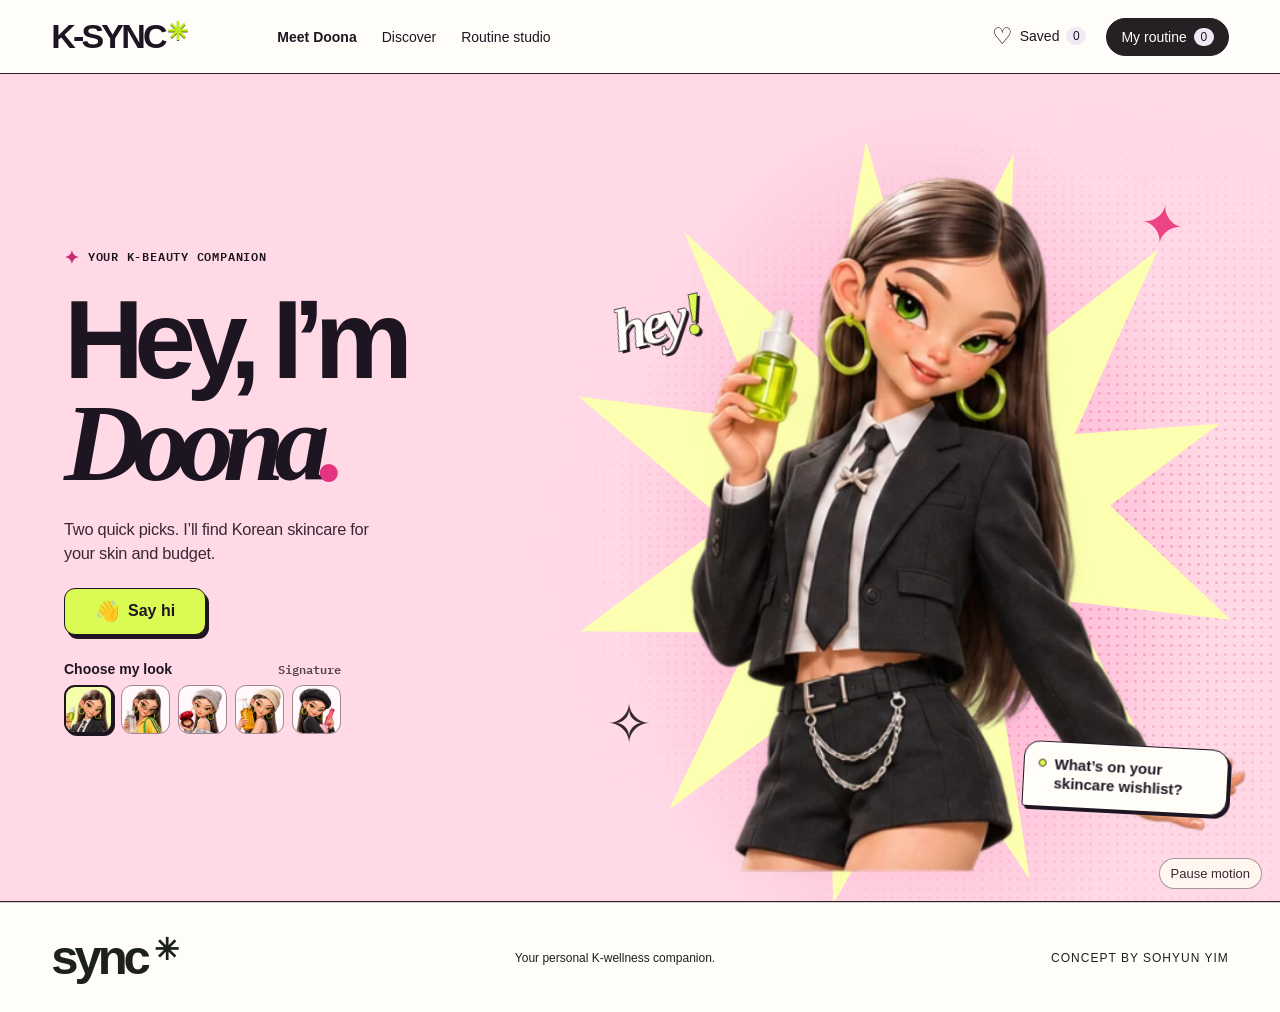
==== commit b1f27c68: "Bring the pop-poster art direction into Doona’s tap onboarding" ====
--- a/web/index.html
+++ b/web/index.html
@@ -1,31 +1,28 @@
 <!doctype html>
 <html lang="en"><head><meta charset="UTF-8"><meta name="viewport" content="width=device-width, initial-scale=1"><meta name="theme-color" content="#ffe1e8"><meta name="description" content="Meet Doona, your personal K-beauty companion. Say hi, choose a skin goal and budget, and meet your first skincare pick."><title>Meet Doona · K-SYNC</title><link rel="icon" type="image/svg+xml" href="data:image/svg+xml,%3Csvg xmlns='http://www.w3.org/2000/svg' viewBox='0 0 40 40'%3E%3Crect width='40' height='40' rx='12' fill='%23d5ff46'/%3E%3Ctext x='9' y='30' font-family='Arial' font-weight='bold' font-size='29'%3ES%3C/text%3E%3C/svg%3E"><link rel="preconnect" href="https://fonts.googleapis.com"><link href="https://fonts.googleapis.com/css2?family=IBM+Plex+Mono:wght@400;500&display=swap" rel="stylesheet"><link href="https://api.fontshare.com/v2/css?f[]=switzer@300,400,500&display=swap" rel="stylesheet"><link rel="stylesheet" href="style.css"><script src="app.js" defer></script><script src="mirror.js" defer></script><script src="daily.js" defer></script><link rel="stylesheet" href="edit.css"><script src="edit.js" defer></script><link rel="stylesheet" href="doona.css"><script src="avatar-pose.js" defer></script><script src="avatar-motion.js" defer></script><script src="doona.js" defer></script></head>
 <body>
-<header class="doona-bar">
-  <a href="#meet" class="doona-logo" aria-label="K-SYNC home">K-SYNC<span aria-hidden="true">✳</span></a>
-  <details id="room-menu"><summary aria-label="Open navigation">Menu <span aria-hidden="true">☰</span></summary>
-    <nav aria-label="Main navigation"><a href="#meet">Meet Doona</a><a href="#discover">Browse products</a><a href="#studio">Routine studio</a><button id="shelf-nav">Saved products <small id="saved-count">0</small></button><button id="routine-nav">My routine <small id="count">0</small></button></nav>
-  </details>
-</header>
-<main>
-<section class="companion-room" id="meet" data-look="signature" data-scene="hello" aria-label="Meet your K-beauty companion">
-  <div class="room-stage">
-    <div class="avatar-theatre">
-      <div class="room-orbit" aria-hidden="true"></div>
-      <i class="twinkle star-one" aria-hidden="true"></i><i class="twinkle star-two" aria-hidden="true"></i><i class="twinkle star-three" aria-hidden="true"></i>
+<header class="edit-nav"><a href="#meet" class="doona-logo" aria-label="K-SYNC home">K-SYNC<span aria-hidden="true">✳</span></a><button id="menu-toggle" aria-expanded="false" aria-controls="room-menu">Menu</button><nav id="room-menu" aria-label="Main navigation"><a class="meet-link" href="#meet">Meet Doona</a><a href="#discover">Discover</a><a href="#studio">Routine studio</a><div class="edit-account"><button id="shelf-nav"><span aria-hidden="true">♡</span> Saved <small id="saved-count">0</small></button><button id="routine-nav">My routine <span id="count">0</span></button></div></nav></header><main>
+<section class="doona-hero" id="meet" data-look="signature" data-scene="hello" aria-label="Meet your K-beauty companion">
+  <div class="doona-inside">
+    <div class="avatar-theatre doona-stage">
+      <div class="stage-grid" aria-hidden="true"></div><div class="doona-burst" aria-hidden="true"></div>
+      <span aria-hidden="true" class="doona-spark spark-a">✦</span><span aria-hidden="true" class="doona-spark spark-b">✧</span>
+      <span class="doona-sticker" aria-hidden="true">hey<em>!</em></span>
       <button id="doona-hello" class="room-figure" aria-label="Say hi to Doona"><img id="doona-art" fetchpriority="high" alt="Doona in her signature look" src="assets/doona/signature.webp"><canvas width="640" height="640" id="doona-canvas" aria-hidden="true"></canvas></button>
-      <span class="hello-bubble" id="hello-bubble" aria-live="polite" hidden></span>
+      <span class="doona-dialogue" id="hello-bubble"><span class="speech-dot" aria-hidden="true"></span><span id="bubble-text">What’s on your skincare wishlist?</span></span>
     </div>
-    <div class="room-dock">
+    <div class="doona-copy">
+      <div class="doona-eyebrow"><span aria-hidden="true">✦</span> YOUR K-BEAUTY COMPANION</div>
       <div id="room-progress" hidden><span id="room-step"></span><i></i><i></i></div>
-      <h1 id="room-question" tabindex="-1">Hey, I’m <em>Doona.</em></h1>
-      <p id="room-caption">Your personal K-beauty companion.</p>
+      <h1 id="room-question" tabindex="-1">Hey, I’m <em>Doona<span>.</span></em></h1>
+      <p id="room-caption">Two quick picks. I’ll find Korean skincare for your skin and budget.</p>
       <div id="room-result"></div>
       <div id="room-choices" role="group" aria-label="Choose your reply"><button type="button" id="first-hello">Say hi</button></div>
       <button type="button" id="room-back" hidden>Back</button>
+      <div class="wardrobe"><div class="wardrobe-head"><span>Choose my look</span><span id="look-name" aria-live="polite">Signature</span></div><div class="wardrobe-list" role="group" aria-label="Doona’s wardrobe"><button type="button" data-look="signature" aria-label="Signature look" title="Signature" aria-pressed="true"><img alt="" src="assets/doona/signature.webp"></button><button type="button" data-look="track" aria-label="Track star look" title="Track star" aria-pressed="false"><img alt="" src="assets/doona/track.webp"></button><button type="button" data-look="silver" aria-label="Silver lining look" title="Silver lining" aria-pressed="false"><img alt="" src="assets/doona/silver.webp"></button><button type="button" data-look="denim" aria-label="Off duty look" title="Off duty" aria-pressed="false"><img alt="" src="assets/doona/denim.webp"></button><button type="button" data-look="beret" aria-label="After hours look" title="After hours" aria-pressed="false"><img alt="" src="assets/doona/beret.webp"></button></div></div>
     </div>
   </div>
-  <div class="room-settings"><details id="style-panel"><summary>Style Doona</summary><div class="style-pop"><span id="look-name" aria-live="polite">Signature</span><div class="wardrobe-list" role="group" aria-label="Doona’s wardrobe"><button type="button" data-look="signature" aria-label="Signature look" title="Signature" aria-pressed="true"><img alt="" src="assets/doona/signature.webp"></button><button type="button" data-look="track" aria-label="Track star look" title="Track star" aria-pressed="false"><img alt="" src="assets/doona/track.webp"></button><button type="button" data-look="silver" aria-label="Silver lining look" title="Silver lining" aria-pressed="false"><img alt="" src="assets/doona/silver.webp"></button><button type="button" data-look="denim" aria-label="Off duty look" title="Off duty" aria-pressed="false"><img alt="" src="assets/doona/denim.webp"></button><button type="button" data-look="beret" aria-label="After hours look" title="After hours" aria-pressed="false"><img alt="" src="assets/doona/beret.webp"></button></div></div></details><button id="motion-control" type="button">Pause motion</button></div>
+  <button id="motion-control" type="button">Pause motion</button>
 </section>
 <section hidden id="discover" aria-labelledby="discover-title">
 <div class="ed-head"><div><div class="ed-kicker">PRODUCT DISCOVERY</div><h2 id="discover-title">The skincare shelf<span>.</span></h2></div>
--- a/web/doona.css
+++ b/web/doona.css
@@ -1,69 +1,34 @@
-:root {
-  --room-ink: #302334;
-  --room-muted: #67596a;
-}
-.doona-bar {
-  position: absolute; inset: 0 0 auto; z-index: 8; display: flex;
-  align-items: center; justify-content: space-between; padding: 22px clamp(20px,4vw,64px);
-  color: var(--room-ink); pointer-events: none;
-}
-.doona-bar > * {pointer-events: auto}
-.doona-logo {font: 900 31px/.95 Arial,sans-serif; letter-spacing: -2.7px}
-.doona-logo span {color: #88709d; font-size: 21px; vertical-align: top; margin-left: 1px}
-#room-menu {position: relative}
-#room-menu summary, .room-settings summary, #motion-control {
-  list-style: none; cursor: pointer; border: 1px solid #3b294b25; border-radius: 40px;
-  background: #fff9; padding: 10px 15px; font: 500 14px/1.2 Arial,sans-serif; color: var(--room-ink);
-}
-summary::-webkit-details-marker {display: none}
-#room-menu summary span {margin-left: 5px}
-#room-menu nav, .style-pop {
-  position: absolute; border: 1px solid #d8cbd9; background: #fffafc;
-  box-shadow: 0 10px 30px #4b34521c; border-radius: 18px; padding: 9px;
-}
-#room-menu nav {width: 195px; right: 0; top: calc(100% + 9px); display: grid; gap: 2px}
-#room-menu nav a, #room-menu nav button {
-  font: 500 15px/1.3 Arial,sans-serif; background: none; color: inherit; text-align: left;
-  padding: 10px 12px; border: 0; border-radius: 10px;
-}
-#room-menu nav :is(a,button):hover {background: #f1e8f4}
-#room-menu small {float: right}
-.companion-room {
-  --blush: #ffcbda; --lilac: #d7c5f6; --peach: #ffe4bf;
-  position: relative; isolation: isolate; overflow: hidden; color: var(--room-ink);
-  min-height: 100vh; min-height: 100svh; display: grid; align-items: center;
-  padding: 78px 20px 74px;
-  background:
-    radial-gradient(ellipse at 50% 37%, #fff9efed 0%,#fff5ea75 21%, transparent 47%),
-    radial-gradient(ellipse at 13% 15%,var(--blush),transparent 52%),
-    radial-gradient(ellipse at 82% 67%,var(--lilac),transparent 61%),
-    radial-gradient(ellipse at 8% 90%,var(--peach),transparent 60%), #f1e6f7;
-}
-.companion-room[data-look=track] {--blush:#d7e9bd;--lilac:#cde4ce}
-.companion-room[data-look=silver] {--blush:#d8dffe;--lilac:#c7c5e7}
-.companion-room[data-look=denim] {--blush:#ccecf3;--lilac:#cfd8ed}
-.companion-room[data-look=beret] {--blush:#f9c1d6;--lilac:#dcc3e4}
-.room-stage {width: min(100%,800px); margin: auto; position: relative}
-.avatar-theatre {
-  position: relative; display: grid; place-items: center; isolation: isolate;
-  width: min(100%,650px); height: clamp(220px,44vh,450px); margin: 0 auto;
-}
-[data-scene=hello] .avatar-theatre {height: clamp(280px,52vh,540px)}
-[data-scene=result] .avatar-theatre {height: clamp(185px,29vh,330px)}
-.room-orbit {
-  position: absolute; width: 82%; height: 55%; top: 27%; border: 1px solid #fff9;
-  border-bottom-color: #8d72995e; border-radius: 50%; transform: rotate(-14deg);
-}
-.room-orbit::before {content:'';position:absolute; width: 7px; height: 7px; top: 7%; left: 74%; border-radius: 50%; background: #fff; box-shadow: 0 0 12px white}
-.twinkle {width: 22px; height: 22px; position: absolute; background: #fffdf2; clip-path: polygon(50% 0,60% 36%,100% 50%,60% 60%,50% 100%,40% 60%,0 50%,40% 38%); pointer-events: none}
-.star-one {left:17%; top:20%; transform: rotate(-11deg)}
-.star-two {right:12%; top:52%; width:16px; height:16px}
-.star-three {left:11%; bottom:22%; width:11px; height:11px; background:#a98ea9}
-.room-figure {
-  position: absolute; bottom: 0; z-index: 2; height: 100%; aspect-ratio: 1; padding: 0;
-  background: transparent; border: none; border-radius: 20%; transform-origin: 50% 75%;
-  mask-image: linear-gradient(#000 0% 88%,transparent 100%);
-}
+:root{--doona-ink:#1e1522;--doona-pink:#ff549e;--doona-lime:#dbfa54}
+body{background:#fffdf9}
+.edit-nav{width:min(92%,1440px);min-height:73px;gap:clamp(30px,7vw,100px);color:var(--doona-ink)}
+.doona-logo{font:900 34px/.95 Arial,sans-serif;letter-spacing:-2.8px;white-space:nowrap;display:inline-flex;align-items:flex-start}
+.doona-logo span{font-size:25px;line-height:.95;letter-spacing:0;color:#c0eb16;text-shadow:.5px .5px #536019;margin-left:2px}
+.meet-link{font-weight:700}.edit-account #routine-nav{background:#242024;color:#fff;border-color:#242024}
+.doona-hero{--sky:#ffdae6;--spot:#ff9fc7;--burst:#fdffb0;--accent:#e54689;position:relative;isolation:isolate;overflow:hidden;background-color:var(--sky);color:var(--doona-ink);border-block:1px solid #30202c;transition:background-color .35s}
+.doona-hero[data-look=track]{--sky:#eaf3bc;--spot:#c1e68b;--burst:#fff7ae;--accent:#71943b}
+.doona-hero[data-look=silver]{--sky:#e0defc;--spot:#bfb8fc;--burst:#fff7c4;--accent:#8873c8}
+.doona-hero[data-look=denim]{--sky:#d9edfc;--spot:#accde9;--burst:#ffdfac;--accent:#668eb7}
+.doona-hero[data-look=beret]{--sky:#f4d7ef;--spot:#dda9d7;--burst:#ffd7af;--accent:#a16094}
+.doona-inside{max-width:1500px;margin:auto;min-height:570px;display:grid;grid-template-columns:46% 54%;position:relative;padding-inline:clamp(22px,5vw,80px)}
+.doona-copy{position:relative;align-self:center;padding:36px 0 33px;z-index:2;pointer-events:none}
+.doona-copy button{pointer-events:auto}.doona-eyebrow,.wardrobe-head span:last-child,.match-top{font:600 12px/1.4 'IBM Plex Mono',monospace;letter-spacing:.065em}
+.doona-eyebrow{display:inline-flex;align-items:center;gap:8px}.doona-eyebrow span{color:#c92b75;font-size:18px}
+.doona-hero h1{font-family:Arial,Helvetica,sans-serif;font-weight:850;font-size:clamp(88px,8.6vw,142px);line-height:.83;letter-spacing:-.088em;margin:22px 0 21px;color:var(--doona-ink)}
+.doona-hero h1 em{font-family:Georgia,'Times New Roman',serif;font-style:italic;font-weight:700;letter-spacing:-.095em;line-height:.98}
+.doona-hero h1 em span{color:#e33381;margin:0}
+.doona-copy>p{max-width:380px;margin:0;font-size:clamp(16px,1.27vw,21px);line-height:1.45;letter-spacing:-.016em}
+.wardrobe{width:max-content;max-width:100%}.wardrobe-head{display:flex;align-items:center;justify-content:space-between;gap:20px;margin-bottom:7px}.wardrobe-head span:first-child{font-size:14px;font-weight:bold}.wardrobe-head span:last-child{font-size:12px;letter-spacing:0;color:#56434f}
+.wardrobe-list{display:flex;gap:8px}.wardrobe-list button{width:49px;height:49px;border:1px solid #a28794;border-radius:11px;background:#fff9fc;overflow:hidden;position:relative;padding:0;transition:transform .18s}
+.wardrobe-list button img{position:absolute;max-width:none;width:193%;left:-47%;top:1px;pointer-events:none}
+.wardrobe-list button[aria-pressed=true]{border:2px solid var(--doona-ink);box-shadow:2px 2px 0 var(--doona-ink);background:#f5ffab}.wardrobe-list button:hover{transform:translateY(-3px)}
+.doona-stage{position:relative;align-self:stretch;isolation:isolate;min-width:0;--dx:0px;--dy:0px}
+.stage-grid{position:absolute;inset:0 -10% 0 -15%;background:radial-gradient(circle,var(--accent) 1.2px,transparent 1.6px);background-size:9px 9px;opacity:.33;mask-image:radial-gradient(ellipse at 74% 57%,#000 12%,transparent 69%);pointer-events:none}
+.doona-burst{position:absolute;inset:8% -2% 1% -4%;background:var(--burst);clip-path:polygon(52% 0,57% 26%,74% 4%,69% 32%,94% 19%,78% 42%,100% 43%,82% 52%,98% 69%,74% 64%,84% 87%,62% 72%,63% 100%,51% 79%,33% 100%,36% 72%,10% 85%,26% 63%,0 60%,24% 48%,4% 29%,31% 35%,23% 9%,42% 29%);transform:rotate(-7deg) translate(calc(var(--dx) * -.3),0);pointer-events:none}
+.doona-stage::after{content:"";position:absolute;inset:0;z-index:-1;background:radial-gradient(ellipse at 52% 57%,var(--spot),transparent 66%)}
+.doona-sticker{position:absolute;z-index:3;left:3%;top:27%;transform:rotate(-13deg);font:italic 800 clamp(38px,4.6vw,70px)/.88 Georgia,serif;letter-spacing:-.085em;color:#fffdf8;-webkit-text-stroke:1.4px #251a24;paint-order:stroke fill;text-shadow:2.5px 3px #251a24;pointer-events:none}
+.doona-sticker em{color:var(--doona-lime)}.doona-spark{position:absolute;z-index:1;pointer-events:none;line-height:1}.spark-a{font-size:54px;color:#eb4384;right:5%;top:15%;transform:rotate(9deg)}.spark-b{font-size:55px;left:2%;bottom:18%;color:#33272c}
+.doona-dialogue{position:absolute;z-index:4;right:-2%;bottom:11%;width:max-content;max-width:205px;text-align:left;background:#fffdf8;border:1.5px solid var(--doona-ink);border-radius:16px 16px 16px 3px;box-shadow:3px 3px var(--doona-ink);padding:13px 14px;display:flex;align-items:flex-start;gap:8px;transform:rotate(3deg);font:600 15px/1.25 Arial,sans-serif}
+.speech-dot{width:8px;height:8px;flex:0 0 8px;margin-top:4px;border:1px solid #40342c;border-radius:50%;background:var(--doona-lime)}
 .room-figure img, .room-figure canvas {height:100%;width:100%;object-fit:contain;position:absolute;inset:0}
 .room-figure canvas {opacity:0;pointer-events:none}
 .room-figure.mesh-ready canvas {opacity:1}
@@ -71,20 +36,15 @@
 .room-figure:not(.mesh-ready):not(.motion-paused) {transform:perspective(650px) rotateY(var(--look-x,0deg));transition:transform .16s ease-out}
 .room-figure:not(.mesh-ready):not(.motion-paused) img {animation:doona-idle 4s ease-in-out infinite;transform-origin:50% 82%}
 @keyframes doona-idle {0%,100%{transform:rotate(-1deg)}50%{transform:rotate(1.5deg) translateY(-5px)}}
-.hello-bubble {position:absolute; z-index:3; top:30%; left:65%; max-width:135px; background:#fffcf3; border-radius:16px 16px 16px 2px; padding:10px 14px; font-size:14px; pointer-events:none; transform:rotate(4deg)}
-.room-dock {position:relative; text-align:center; margin:auto; width:min(100%,650px); z-index:3}
-#room-question {font:600 clamp(29px,4.2vw,58px)/1.04 Arial,sans-serif; letter-spacing:-.066em; margin:8px 0 0; text-wrap:balance; outline:none}
-[data-scene=hello] #room-question {font-size:clamp(49px,6.6vw,94px); margin-top:0}
-#room-question em {font-family:Georgia,serif; font-weight:400}
-#room-caption {margin:11px 0 0; font-size:clamp(16px,1.35vw,20px); line-height:1.4; color:var(--room-muted)}
+
 #room-progress {display:flex;align-items:center;justify-content:center;gap:5px;margin:8px 0 12px}
-#room-step {margin-right:4px; font-size:13px; color:var(--room-muted)}
+#room-step {margin-right:4px; font-size:13px; color:#604b59}
 #room-progress i {width:17px;height:4px;border-radius:4px;background:#ad98ae}
 #room-progress i:first-of-type, [data-scene=budget] #room-progress i {background:#523b57}
 #room-choices {display:flex;align-items:center;justify-content:center;flex-wrap:wrap;gap:9px;margin:20px auto 0}
 #room-choices button {
   display:inline-flex; align-items:center; justify-content:center; gap:8px; min-height:47px;
-  border:1px solid #5e456a42; border-radius:30px; background:#fffaf4e8; color:var(--room-ink);
+  border:1px solid #5e456a42; border-radius:30px; background:#fffaf4e8; color:var(--doona-ink);
   padding:12px 19px; font-weight:600; transition:transform .16s,background .16s;
 }
 #room-choices button:hover {transform:translateY(-2px); background:white}
@@ -97,39 +57,16 @@
 .mark-save {color:inherit}
 #room-back {background:none;border:0;color:#58475d;text-decoration:underline;text-underline-offset:3px;padding:11px 16px;font-size:14px}
 #room-result {width:min(100%,420px); margin:auto}
-.pick-ticket {display:flex; align-items:center; gap:15px; margin:15px auto 0; border:1px solid #fff8; border-radius:20px; background:#fffcf6eb; padding:11px 17px 11px 11px; text-align:left; width:100%; color:var(--room-ink)}
+.pick-ticket {display:flex; align-items:center; gap:15px; margin:15px auto 0; border:1px solid #fff8; border-radius:20px; background:#fffcf6eb; padding:11px 17px 11px 11px; text-align:left; width:100%; color:var(--doona-ink)}
 .pick-ticket img {width:64px;height:64px;border-radius:12px;object-fit:cover}
 .pick-ticket strong,.pick-ticket small,.pick-ticket span span {display:block}
-.pick-ticket small,.pick-ticket span span {color:var(--room-muted);font-size:13px}
+.pick-ticket small,.pick-ticket span span {color:#604b59;font-size:13px}
 .pick-ticket strong {font-size:17px; margin:4px 0}
-#room-result p {font-size:14px; margin:8px 0; color:var(--room-muted);line-height:1.4}
-.room-settings {position:absolute;z-index:4;bottom:18px;right:clamp(16px,4vw,64px);display:flex;gap:7px;align-items:center}
-.room-settings summary,#motion-control {background:#ffffff59;padding:8px 13px}
-#style-panel {position:relative}
-.style-pop {bottom:calc(100% + 8px);right:0;width:254px;padding:14px}
-.style-pop>span {font-size:14px;font-weight:600}
-.wardrobe-list {display:flex;gap:5px;margin-top:8px}
-.wardrobe-list button {width:41px;height:45px;overflow:hidden;border-radius:9px;border:1px solid #c5b6ce;position:relative;padding:0;background:#f4edf8}
-.wardrobe-list button img {width:190%;position:absolute;left:-45%;top:1px}
-.wardrobe-list button[aria-pressed=true] {border:2px solid #40304d;background:#ead7ff}
+#room-result p {font-size:14px; margin:8px 0; color:#604b59;line-height:1.4}
+
 .meeting-doona .buddy:not(.chatting) {visibility:hidden}
 .buddy.away.chatting {opacity:1;transform:none;pointer-events:auto}
 #studio[hidden]+.hero,#studio[hidden]~.ticker,#studio[hidden]~.conversation {display:none}
-@media(max-width:620px) {
-  .doona-bar {padding:16px 18px}
-  .companion-room {padding:66px 16px 68px}
-  [data-scene=hello] .avatar-theatre {height:min(48svh,105vw,425px)}
-  .avatar-theatre {height:min(34svh,85vw,320px)}
-  [data-scene=result] .avatar-theatre {height:min(25svh,225px)}
-  #room-choices {gap:7px;margin-top:17px}
-  #room-choices button {padding:11px 13px;font-size:15px}
-  .style-pop {right:-65px}
-  .room-orbit {width:94%}
-}
-@media(prefers-reduced-motion:reduce) {
-  html {scroll-behavior:auto}
-  .room-figure:not(.mesh-ready) img,#room-choices button {animation:none;transition:none}
-}
 .mood-particle {
   position:absolute; z-index:3; pointer-events:none; opacity:0; font:600 26px/1 Georgia,serif;
   animation:mood-float 900ms cubic-bezier(.18,.65,.32,1) both;
@@ -143,8 +80,93 @@
   100% {opacity:0;transform:translateY(-40px) scale(1.13)}
 }
 @media(prefers-reduced-motion:no-preference) {
-  .companion-room:not(:has(.motion-paused)) #room-choices button {animation:reply-in .22s ease-out backwards}
+  .doona-hero:not(:has(.motion-paused)) #room-choices button {animation:reply-in .22s ease-out backwards}
   #room-choices button:nth-child(2) {animation-delay:35ms}
   #room-choices button:nth-child(3) {animation-delay:70ms}
 }
 @keyframes reply-in {from{opacity:0;translate:0 4px}to{opacity:1;translate:0 0}}
+
+.edit-nav {position:relative;z-index:8}
+#menu-toggle {display:none}
+.doona-inside {
+  min-height:max(570px,calc(100svh - 73px)); grid-template-areas:"copy art";
+  grid-template-columns:minmax(0,46fr) minmax(0,54fr);
+}
+.doona-copy {grid-area:copy;pointer-events:auto;min-width:0}
+.doona-stage {grid-area:art}
+.room-figure {
+  position:absolute;bottom:0;left:50%;translate:-50% 0;z-index:2;
+  width:min(120%,calc(100svh - 90px));aspect-ratio:1;padding:0;border:0;background:transparent;
+}
+.doona-sticker {z-index:3}
+.doona-dialogue {pointer-events:none}
+.doona-hero h1 {font-size:clamp(46px,5.1vw,86px);line-height:.98;letter-spacing:-.065em;outline:none;text-wrap:balance}
+.doona-hero[data-scene=hello] h1 {font-size:clamp(78px,8.65vw,147px);line-height:.88;letter-spacing:-.087em}
+#room-question em {display:block}
+#room-caption {max-width:36ch;color:#392734;font-size:clamp(16px,1.28vw,21px)}
+#room-choices,#room-progress {justify-content:flex-start}
+#room-progress {margin:22px 0 8px}
+#room-progress i {background:#bd8da2;border-radius:0}
+#room-progress i:first-of-type,[data-scene=budget] #room-progress i {background:#332331}
+#room-choices {margin:22px 0 0;gap:9px}
+#room-choices button {
+  color:var(--doona-ink);border:1.5px solid currentColor;border-radius:11px;
+  background:#fffaf5;box-shadow:2px 3px 0 var(--doona-ink);font-weight:700;
+}
+#room-choices button.room-primary {color:var(--doona-ink);background:var(--doona-lime);border-color:var(--doona-ink);box-shadow:3px 4px 0 var(--doona-ink)}
+#room-choices button:active {translate:2px 2px;box-shadow:none}
+#room-result {margin:0;width:min(100%,425px)}
+.pick-ticket {border:1.5px solid var(--doona-ink);background:#fffdf8;box-shadow:3px 4px 0 var(--doona-ink);border-radius:12px}
+.pick-ticket span span,.pick-ticket small,#room-result p,#room-step {color:#604b59}
+#room-back {padding-left:0;margin-top:7px}
+.wardrobe {margin-top:26px}
+[data-scene]:not([data-scene=hello]) .wardrobe {display:none}
+#motion-control {
+  position:absolute;z-index:5;right:18px;bottom:12px;padding:7px 11px;
+  border:1px solid #32233170;border-radius:20px;background:#fffbf2dd;color:#392731;font-size:13px;
+}
+@media(min-width:761px) and (min-aspect-ratio:2/1) {
+  .room-figure {width:min(120%,max(550px,calc(100svh - 80px)))}
+}
+@media(max-width:760px) {
+  .edit-nav {width:92%;min-height:56px;gap:12px}
+  .doona-logo {font-size:27px}.doona-logo span {font-size:20px}
+  #menu-toggle {display:block;border:0;background:transparent;padding:9px 2px;font-size:14px}
+  .edit-nav #room-menu {display:none;position:absolute;top:calc(100% - 3px);left:0;background:#fffaf4;border:1.5px solid #241524;box-shadow:3px 3px #241524;border-radius:12px;padding:8px}
+  .edit-nav #room-menu.is-open {display:grid;gap:0}
+  .edit-nav #room-menu a,.edit-nav #room-menu a:first-child {display:block;padding:10px}
+  .edit-account {gap:5px}.edit-account button {white-space:nowrap;font-size:13px}.edit-account #routine-nav {padding:7px 9px}
+  .doona-inside {padding:0 6% 44px;min-height:calc(100svh - 56px);align-content:start;grid-template-columns:minmax(0,1fr);grid-template-areas:"art" "copy"}
+  .doona-stage {height:clamp(220px,35svh,370px)}
+  .room-figure {width:auto;height:98%;max-width:100%}
+  .doona-burst {inset:5% -2% -1%;transform:rotate(-5deg)}
+  .stage-grid {inset:0 -8% -2%}
+  .doona-sticker {left:8%;top:26%;font-size:clamp(36px,7vw,52px)}
+  .spark-a {right:5%;top:11%;font-size:34px}.spark-b {left:7%;bottom:10%;font-size:31px}
+  .doona-dialogue {right:-2%;bottom:8%;max-width:130px;font-size:12px;padding:8px;gap:6px}
+  .doona-copy {padding:15px 0 4px}
+  .doona-eyebrow {font-size:12px}
+  .doona-hero h1,.doona-hero[data-scene=hello] h1 {margin:9px 0 11px;font-size:clamp(38px,8vw,58px);line-height:1}
+  .doona-hero[data-scene=hello] h1 {font-size:clamp(45px,10.4vw,72px)}
+  #room-question em {display:inline}
+  #room-caption {max-width:40ch;font-size:16px}
+  #room-choices {margin-top:15px;gap:7px}
+  #room-choices button {min-height:44px;padding:10px 13px;font-size:14px}
+  #room-progress {margin:9px 0 0}
+  .wardrobe {margin-top:21px}
+  .wardrobe-list button {width:42px;height:42px}
+  #motion-control {bottom:7px;right:10px}
+}
+@media(max-width:385px) {.edit-account #shelf-nav>span{display:none}.edit-nav{gap:7px}}
+@media(prefers-reduced-motion:reduce) {
+  html {scroll-behavior:auto}
+  .doona-hero,.room-figure:not(.mesh-ready) img,#room-choices button {animation:none;transition:none}
+}
+.edit-account #routine-nav #count {color:var(--doona-ink)}
+@media(min-width:761px) {.edit-nav #room-menu {flex:1}}
+@media(max-width:760px) {
+  #menu-toggle {margin-left:auto;border:1px solid #362838;border-radius:20px;padding:7px 15px}
+  .edit-nav #room-menu {left:auto;right:0;min-width:172px}
+  #room-menu .edit-account {display:grid;gap:3px;margin:3px 0 0;padding:6px 2px 3px;border-top:1px solid #dfd1dc}
+  #room-menu .edit-account button {padding:9px 11px;justify-content:flex-start}
+}
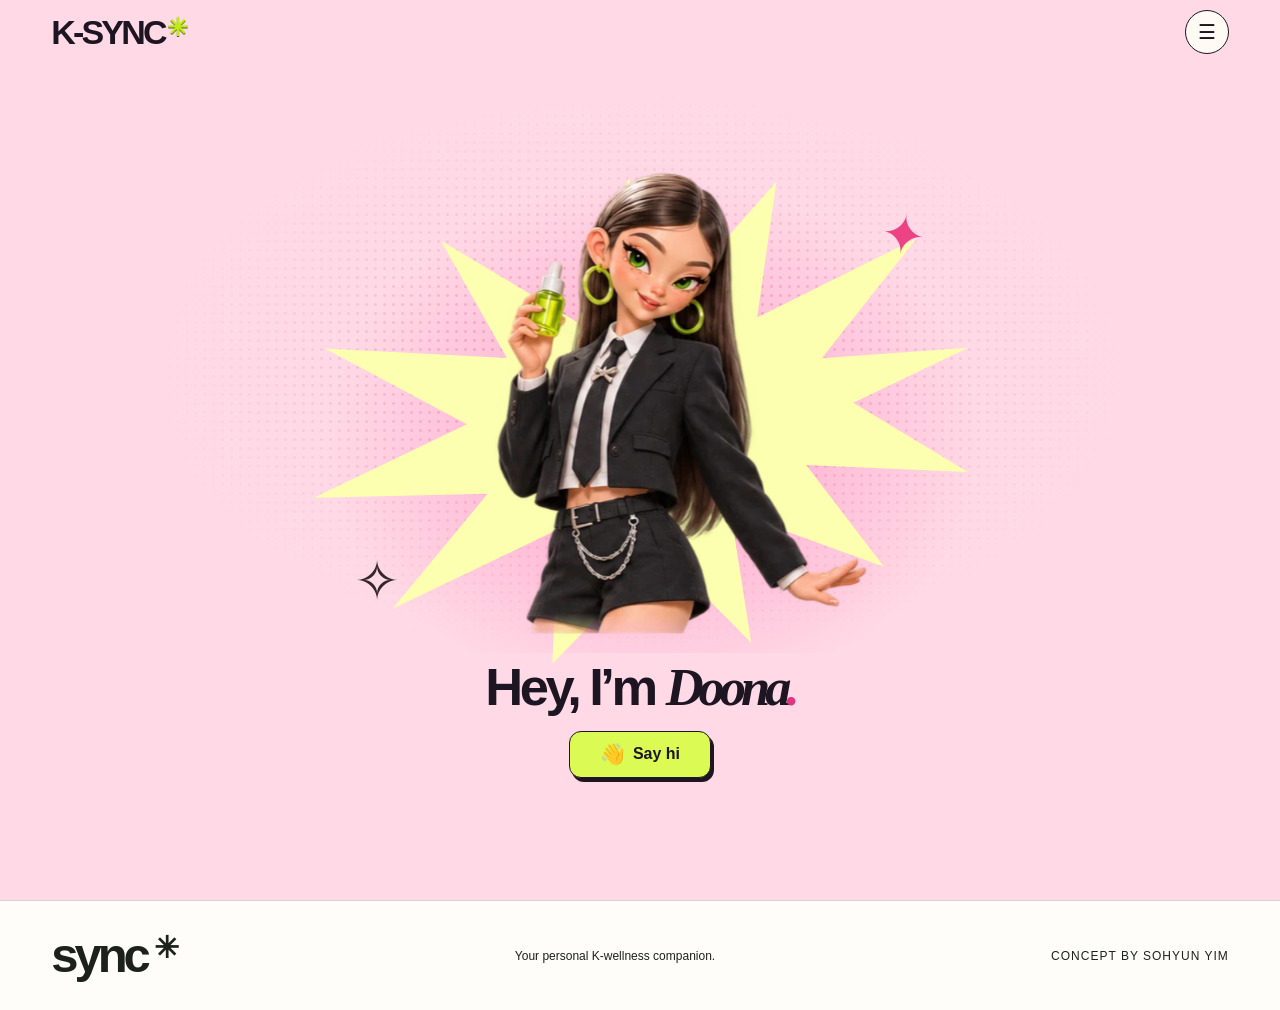
==== commit 3fc04236: "Simplify Doona’s landing to a greeting and one tap" ====
--- a/web/index.html
+++ b/web/index.html
@@ -1,28 +1,24 @@
 <!doctype html>
 <html lang="en"><head><meta charset="UTF-8"><meta name="viewport" content="width=device-width, initial-scale=1"><meta name="theme-color" content="#ffe1e8"><meta name="description" content="Meet Doona, your personal K-beauty companion. Say hi, choose a skin goal and budget, and meet your first skincare pick."><title>Meet Doona · K-SYNC</title><link rel="icon" type="image/svg+xml" href="data:image/svg+xml,%3Csvg xmlns='http://www.w3.org/2000/svg' viewBox='0 0 40 40'%3E%3Crect width='40' height='40' rx='12' fill='%23d5ff46'/%3E%3Ctext x='9' y='30' font-family='Arial' font-weight='bold' font-size='29'%3ES%3C/text%3E%3C/svg%3E"><link rel="preconnect" href="https://fonts.googleapis.com"><link href="https://fonts.googleapis.com/css2?family=IBM+Plex+Mono:wght@400;500&display=swap" rel="stylesheet"><link href="https://api.fontshare.com/v2/css?f[]=switzer@300,400,500&display=swap" rel="stylesheet"><link rel="stylesheet" href="style.css"><script src="app.js" defer></script><script src="mirror.js" defer></script><script src="daily.js" defer></script><link rel="stylesheet" href="edit.css"><script src="edit.js" defer></script><link rel="stylesheet" href="doona.css"><script src="avatar-pose.js" defer></script><script src="avatar-motion.js" defer></script><script src="doona.js" defer></script></head>
 <body>
-<header class="edit-nav"><a href="#meet" class="doona-logo" aria-label="K-SYNC home">K-SYNC<span aria-hidden="true">✳</span></a><button id="menu-toggle" aria-expanded="false" aria-controls="room-menu">Menu</button><nav id="room-menu" aria-label="Main navigation"><a class="meet-link" href="#meet">Meet Doona</a><a href="#discover">Discover</a><a href="#studio">Routine studio</a><div class="edit-account"><button id="shelf-nav"><span aria-hidden="true">♡</span> Saved <small id="saved-count">0</small></button><button id="routine-nav">My routine <span id="count">0</span></button></div></nav></header><main>
+<header class="edit-nav"><a href="#meet" class="doona-logo" aria-label="K-SYNC home">K-SYNC<span aria-hidden="true">✳</span></a><button id="menu-toggle" aria-expanded="false" aria-controls="room-menu" aria-label="Menu"><span aria-hidden="true">☰</span></button><nav id="room-menu" aria-label="Main navigation"><a class="meet-link" href="#meet">Meet Doona</a><a href="#discover">Discover</a><a href="#studio">Routine studio</a><div class="edit-account"><button id="shelf-nav"><span aria-hidden="true">♡</span> Saved <small id="saved-count">0</small></button><button id="routine-nav">My routine <span id="count">0</span></button></div><div class="wardrobe"><div class="wardrobe-head"><span>Choose my look</span><span id="look-name" aria-live="polite">Signature</span></div><div class="wardrobe-list" role="group" aria-label="Doona’s wardrobe"><button type="button" data-look="signature" aria-label="Signature look" title="Signature" aria-pressed="true"><img alt="" src="assets/doona/signature.webp"></button><button type="button" data-look="track" aria-label="Track star look" title="Track star" aria-pressed="false"><img alt="" src="assets/doona/track.webp"></button><button type="button" data-look="silver" aria-label="Silver lining look" title="Silver lining" aria-pressed="false"><img alt="" src="assets/doona/silver.webp"></button><button type="button" data-look="denim" aria-label="Off duty look" title="Off duty" aria-pressed="false"><img alt="" src="assets/doona/denim.webp"></button><button type="button" data-look="beret" aria-label="After hours look" title="After hours" aria-pressed="false"><img alt="" src="assets/doona/beret.webp"></button></div></div><button id="motion-control" type="button">Pause motion</button></nav></header><main>
 <section class="doona-hero" id="meet" data-look="signature" data-scene="hello" aria-label="Meet your K-beauty companion">
   <div class="doona-inside">
     <div class="avatar-theatre doona-stage">
       <div class="stage-grid" aria-hidden="true"></div><div class="doona-burst" aria-hidden="true"></div>
       <span aria-hidden="true" class="doona-spark spark-a">✦</span><span aria-hidden="true" class="doona-spark spark-b">✧</span>
-      <span class="doona-sticker" aria-hidden="true">hey<em>!</em></span>
       <button id="doona-hello" class="room-figure" aria-label="Say hi to Doona"><img id="doona-art" fetchpriority="high" alt="Doona in her signature look" src="assets/doona/signature.webp"><canvas width="640" height="640" id="doona-canvas" aria-hidden="true"></canvas></button>
-      <span class="doona-dialogue" id="hello-bubble"><span class="speech-dot" aria-hidden="true"></span><span id="bubble-text">What’s on your skincare wishlist?</span></span>
+      <span class="doona-dialogue" id="hello-bubble" hidden><span class="speech-dot" aria-hidden="true"></span><span id="bubble-text"></span></span>
     </div>
     <div class="doona-copy">
-      <div class="doona-eyebrow"><span aria-hidden="true">✦</span> YOUR K-BEAUTY COMPANION</div>
       <div id="room-progress" hidden><span id="room-step"></span><i></i><i></i></div>
       <h1 id="room-question" tabindex="-1">Hey, I’m <em>Doona<span>.</span></em></h1>
-      <p id="room-caption">Two quick picks. I’ll find Korean skincare for your skin and budget.</p>
+      <p id="room-caption" hidden></p>
       <div id="room-result"></div>
       <div id="room-choices" role="group" aria-label="Choose your reply"><button type="button" id="first-hello">Say hi</button></div>
       <button type="button" id="room-back" hidden>Back</button>
-      <div class="wardrobe"><div class="wardrobe-head"><span>Choose my look</span><span id="look-name" aria-live="polite">Signature</span></div><div class="wardrobe-list" role="group" aria-label="Doona’s wardrobe"><button type="button" data-look="signature" aria-label="Signature look" title="Signature" aria-pressed="true"><img alt="" src="assets/doona/signature.webp"></button><button type="button" data-look="track" aria-label="Track star look" title="Track star" aria-pressed="false"><img alt="" src="assets/doona/track.webp"></button><button type="button" data-look="silver" aria-label="Silver lining look" title="Silver lining" aria-pressed="false"><img alt="" src="assets/doona/silver.webp"></button><button type="button" data-look="denim" aria-label="Off duty look" title="Off duty" aria-pressed="false"><img alt="" src="assets/doona/denim.webp"></button><button type="button" data-look="beret" aria-label="After hours look" title="After hours" aria-pressed="false"><img alt="" src="assets/doona/beret.webp"></button></div></div>
     </div>
   </div>
-  <button id="motion-control" type="button">Pause motion</button>
 </section>
 <section hidden id="discover" aria-labelledby="discover-title">
 <div class="ed-head"><div><div class="ed-kicker">PRODUCT DISCOVERY</div><h2 id="discover-title">The skincare shelf<span>.</span></h2></div>
--- a/web/doona.css
+++ b/web/doona.css
@@ -86,87 +86,80 @@
 }
 @keyframes reply-in {from{opacity:0;translate:0 4px}to{opacity:1;translate:0 0}}
 
-.edit-nav {position:relative;z-index:8}
-#menu-toggle {display:none}
+
+.edit-nav {
+  position:absolute; inset:0 0 auto; z-index:8; width:auto; margin:0;
+  min-height:64px; justify-content:space-between; padding:10px clamp(18px,4vw,72px);
+  pointer-events:none;
+}
+.edit-nav > * {pointer-events:auto}
+#menu-toggle {
+  display:grid;place-items:center;width:44px;height:44px;padding:0;border:1.5px solid var(--doona-ink);
+  border-radius:50%;background:#fffaf4;font-size:20px;color:var(--doona-ink);
+}
+.edit-nav #room-menu {
+  display:none;position:absolute;right:clamp(12px,4vw,72px);top:calc(100% - 5px);
+  width:min(294px,calc(100vw - 24px)); max-height:calc(100svh - 74px);overflow:auto;
+  padding:13px;border:1.5px solid var(--doona-ink);border-radius:16px;
+  box-shadow:3px 4px var(--doona-ink); background:#fffaf5;
+}
+.edit-nav #room-menu.is-open {display:grid;gap:2px}
+.edit-nav #room-menu a,.edit-nav #room-menu a:first-child {display:block;padding:9px 7px}
+#room-menu .edit-account {margin:3px 0;justify-content:space-between;gap:8px}
+#room-menu .wardrobe {margin:12px 0 4px;padding:12px 0;border-block:1px solid #d7c7cf;width:100%}
+#room-menu .wardrobe-list {gap:5px}
+#room-menu .wardrobe-list button {width:44px;height:44px}
+#motion-control {justify-self:start;border:0;background:none;text-decoration:underline;text-underline-offset:3px;padding:8px;font-size:14px}
+.edit-account #routine-nav #count {color:var(--doona-ink)}
+.doona-hero {border:0}
 .doona-inside {
-  min-height:max(570px,calc(100svh - 73px)); grid-template-areas:"copy art";
-  grid-template-columns:minmax(0,46fr) minmax(0,54fr);
+  min-height:100svh; width:min(100%,820px); padding:76px 18px 40px;
+  display:flex; flex-direction:column; align-items:center;justify-content:center;
 }
-.doona-copy {grid-area:copy;pointer-events:auto;min-width:0}
-.doona-stage {grid-area:art}
+.doona-stage {
+  width:min(100%,680px);height:clamp(200px,42svh,430px);flex:none;align-self:center;
+}
+[data-scene=hello] .doona-stage {height:clamp(270px,55svh,580px)}
+[data-scene=result] .doona-stage {height:clamp(140px,25svh,285px)}
 .room-figure {
-  position:absolute;bottom:0;left:50%;translate:-50% 0;z-index:2;
-  width:min(120%,calc(100svh - 90px));aspect-ratio:1;padding:0;border:0;background:transparent;
+  position:absolute;z-index:2;bottom:0;left:50%;translate:-50% 0;aspect-ratio:1;height:100%;padding:0;
+  border:0;background:transparent;mask-image:linear-gradient(#000 0 92%,transparent);
 }
-.doona-sticker {z-index:3}
-.doona-dialogue {pointer-events:none}
-.doona-hero h1 {font-size:clamp(46px,5.1vw,86px);line-height:.98;letter-spacing:-.065em;outline:none;text-wrap:balance}
-.doona-hero[data-scene=hello] h1 {font-size:clamp(78px,8.65vw,147px);line-height:.88;letter-spacing:-.087em}
-#room-question em {display:block}
-#room-caption {max-width:36ch;color:#392734;font-size:clamp(16px,1.28vw,21px)}
-#room-choices,#room-progress {justify-content:flex-start}
-#room-progress {margin:22px 0 8px}
-#room-progress i {background:#bd8da2;border-radius:0}
-#room-progress i:first-of-type,[data-scene=budget] #room-progress i {background:#332331}
-#room-choices {margin:22px 0 0;gap:9px}
+.stage-grid {inset:-15% -24% -2%;mask-image:radial-gradient(ellipse,#000 12%,transparent 70%)}
+.doona-burst {inset:4% 1% 0;transform:rotate(-6deg)}
+.doona-spark.spark-a {right:8%;top:10%}.doona-spark.spark-b {left:8%;bottom:9%}
+.doona-dialogue {pointer-events:none;right:2%;bottom:18%}
+.doona-copy {
+  width:min(100%,550px);align-self:center;padding:0;text-align:center;pointer-events:auto;
+}
+.doona-hero h1,.doona-hero[data-scene=hello] h1 {
+  margin:7px 0 0;font:750 clamp(31px,4.1vw,62px)/1.04 Arial,sans-serif;
+  letter-spacing:-.067em;text-wrap:balance;outline:none;
+}
+.doona-hero h1 em {display:inline;font-weight:700}
+#room-choices,#room-progress {justify-content:center}
+#room-progress {margin:7px 0}
+#room-step {position:absolute;clip-path:inset(50%);width:1px;height:1px;overflow:hidden}
+#room-caption {margin:7px auto 0;color:#604b59;font-size:15px}
+#room-choices {margin:16px 0 0;gap:8px}
 #room-choices button {
-  color:var(--doona-ink);border:1.5px solid currentColor;border-radius:11px;
-  background:#fffaf5;box-shadow:2px 3px 0 var(--doona-ink);font-weight:700;
+  border:1.5px solid var(--doona-ink);border-radius:12px;box-shadow:2px 3px var(--doona-ink);
+  background:#fffaf5;color:var(--doona-ink);
 }
-#room-choices button.room-primary {color:var(--doona-ink);background:var(--doona-lime);border-color:var(--doona-ink);box-shadow:3px 4px 0 var(--doona-ink)}
-#room-choices button:active {translate:2px 2px;box-shadow:none}
-#room-result {margin:0;width:min(100%,425px)}
-.pick-ticket {border:1.5px solid var(--doona-ink);background:#fffdf8;box-shadow:3px 4px 0 var(--doona-ink);border-radius:12px}
-.pick-ticket span span,.pick-ticket small,#room-result p,#room-step {color:#604b59}
-#room-back {padding-left:0;margin-top:7px}
-.wardrobe {margin-top:26px}
-[data-scene]:not([data-scene=hello]) .wardrobe {display:none}
-#motion-control {
-  position:absolute;z-index:5;right:18px;bottom:12px;padding:7px 11px;
-  border:1px solid #32233170;border-radius:20px;background:#fffbf2dd;color:#392731;font-size:13px;
+#room-choices button.room-primary {background:var(--doona-lime);color:var(--doona-ink);border-color:var(--doona-ink);box-shadow:3px 4px var(--doona-ink)}
+#room-choices button:active {translate:1px 2px;box-shadow:none}
+.pick-ticket {background:#fffdf8;border:1.5px solid var(--doona-ink);box-shadow:2px 3px var(--doona-ink)}
+@media(max-width:620px) {
+ .edit-nav {min-height:58px}.doona-logo {font-size:27px}
+ .doona-inside {padding:64px 16px 36px}
+ .doona-stage {height:min(35svh,78vw)}
+ [data-scene=hello] .doona-stage {height:min(48svh,100vw)}
+ [data-scene=result] .doona-stage {height:min(23svh,57vw)}
+ .doona-spark.spark-a,.doona-spark.spark-b {font-size:32px}
+ .doona-dialogue {font-size:13px;max-width:115px}
+ #room-choices button {padding:11px 15px;min-height:44px}
 }
-@media(min-width:761px) and (min-aspect-ratio:2/1) {
-  .room-figure {width:min(120%,max(550px,calc(100svh - 80px)))}
+@media(prefers-reduced-motion:reduce) {
+ html {scroll-behavior:auto}
+ .doona-hero,.room-figure:not(.mesh-ready) img,#room-choices button {animation:none;transition:none}
 }
-@media(max-width:760px) {
-  .edit-nav {width:92%;min-height:56px;gap:12px}
-  .doona-logo {font-size:27px}.doona-logo span {font-size:20px}
-  #menu-toggle {display:block;border:0;background:transparent;padding:9px 2px;font-size:14px}
-  .edit-nav #room-menu {display:none;position:absolute;top:calc(100% - 3px);left:0;background:#fffaf4;border:1.5px solid #241524;box-shadow:3px 3px #241524;border-radius:12px;padding:8px}
-  .edit-nav #room-menu.is-open {display:grid;gap:0}
-  .edit-nav #room-menu a,.edit-nav #room-menu a:first-child {display:block;padding:10px}
-  .edit-account {gap:5px}.edit-account button {white-space:nowrap;font-size:13px}.edit-account #routine-nav {padding:7px 9px}
-  .doona-inside {padding:0 6% 44px;min-height:calc(100svh - 56px);align-content:start;grid-template-columns:minmax(0,1fr);grid-template-areas:"art" "copy"}
-  .doona-stage {height:clamp(220px,35svh,370px)}
-  .room-figure {width:auto;height:98%;max-width:100%}
-  .doona-burst {inset:5% -2% -1%;transform:rotate(-5deg)}
-  .stage-grid {inset:0 -8% -2%}
-  .doona-sticker {left:8%;top:26%;font-size:clamp(36px,7vw,52px)}
-  .spark-a {right:5%;top:11%;font-size:34px}.spark-b {left:7%;bottom:10%;font-size:31px}
-  .doona-dialogue {right:-2%;bottom:8%;max-width:130px;font-size:12px;padding:8px;gap:6px}
-  .doona-copy {padding:15px 0 4px}
-  .doona-eyebrow {font-size:12px}
-  .doona-hero h1,.doona-hero[data-scene=hello] h1 {margin:9px 0 11px;font-size:clamp(38px,8vw,58px);line-height:1}
-  .doona-hero[data-scene=hello] h1 {font-size:clamp(45px,10.4vw,72px)}
-  #room-question em {display:inline}
-  #room-caption {max-width:40ch;font-size:16px}
-  #room-choices {margin-top:15px;gap:7px}
-  #room-choices button {min-height:44px;padding:10px 13px;font-size:14px}
-  #room-progress {margin:9px 0 0}
-  .wardrobe {margin-top:21px}
-  .wardrobe-list button {width:42px;height:42px}
-  #motion-control {bottom:7px;right:10px}
-}
-@media(max-width:385px) {.edit-account #shelf-nav>span{display:none}.edit-nav{gap:7px}}
-@media(prefers-reduced-motion:reduce) {
-  html {scroll-behavior:auto}
-  .doona-hero,.room-figure:not(.mesh-ready) img,#room-choices button {animation:none;transition:none}
-}
-.edit-account #routine-nav #count {color:var(--doona-ink)}
-@media(min-width:761px) {.edit-nav #room-menu {flex:1}}
-@media(max-width:760px) {
-  #menu-toggle {margin-left:auto;border:1px solid #362838;border-radius:20px;padding:7px 15px}
-  .edit-nav #room-menu {left:auto;right:0;min-width:172px}
-  #room-menu .edit-account {display:grid;gap:3px;margin:3px 0 0;padding:6px 2px 3px;border-top:1px solid #dfd1dc}
-  #room-menu .edit-account button {padding:9px 11px;justify-content:flex-start}
-}
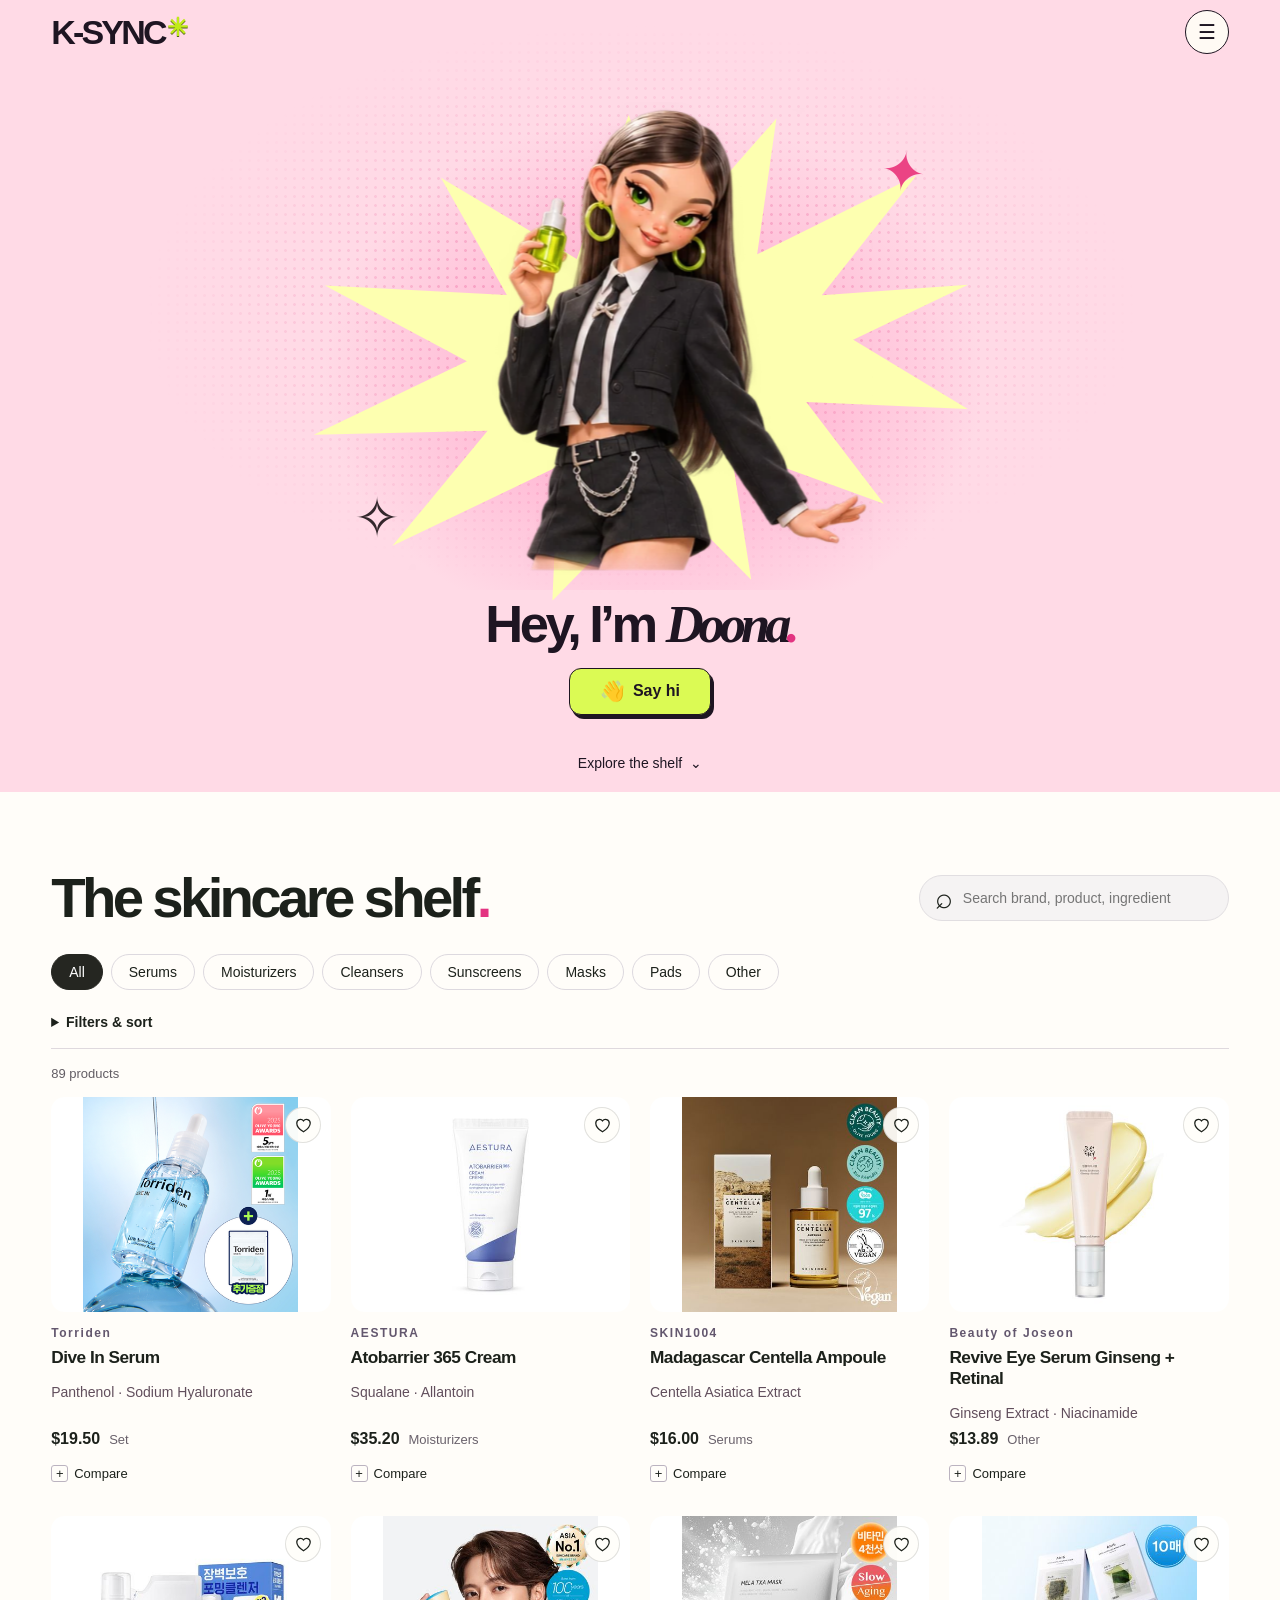
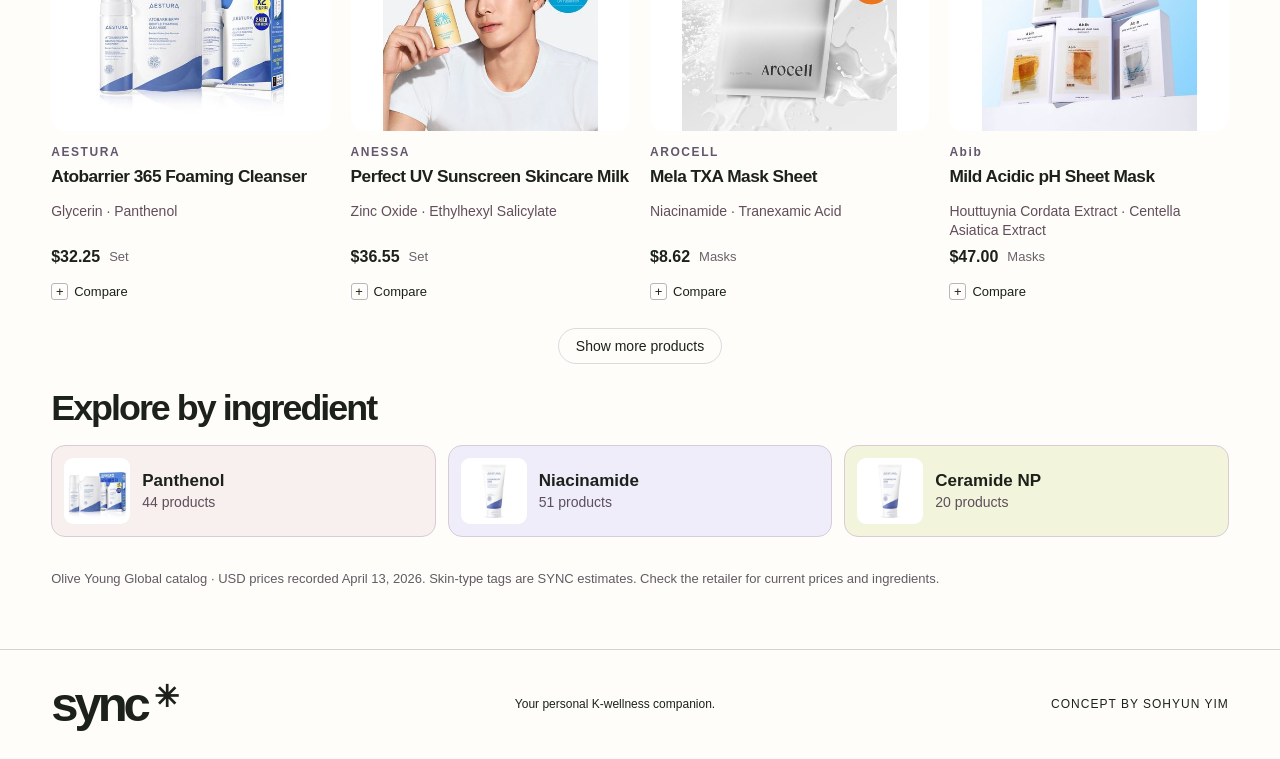
==== commit b59fc23d: "Restore skin scan onboarding, rank by fit first, and reveal the product shelf" ====
--- a/web/index.html
+++ b/web/index.html
@@ -1,5 +1,5 @@
 <!doctype html>
-<html lang="en"><head><meta charset="UTF-8"><meta name="viewport" content="width=device-width, initial-scale=1"><meta name="theme-color" content="#ffe1e8"><meta name="description" content="Meet Doona, your personal K-beauty companion. Say hi, choose a skin goal and budget, and meet your first skincare pick."><title>Meet Doona · K-SYNC</title><link rel="icon" type="image/svg+xml" href="data:image/svg+xml,%3Csvg xmlns='http://www.w3.org/2000/svg' viewBox='0 0 40 40'%3E%3Crect width='40' height='40' rx='12' fill='%23d5ff46'/%3E%3Ctext x='9' y='30' font-family='Arial' font-weight='bold' font-size='29'%3ES%3C/text%3E%3C/svg%3E"><link rel="preconnect" href="https://fonts.googleapis.com"><link href="https://fonts.googleapis.com/css2?family=IBM+Plex+Mono:wght@400;500&display=swap" rel="stylesheet"><link href="https://api.fontshare.com/v2/css?f[]=switzer@300,400,500&display=swap" rel="stylesheet"><link rel="stylesheet" href="style.css"><script src="app.js" defer></script><script src="mirror.js" defer></script><script src="daily.js" defer></script><link rel="stylesheet" href="edit.css"><script src="edit.js" defer></script><link rel="stylesheet" href="doona.css"><script src="avatar-pose.js" defer></script><script src="avatar-motion.js" defer></script><script src="doona.js" defer></script></head>
+<html lang="en"><head><meta charset="UTF-8"><meta name="viewport" content="width=device-width, initial-scale=1"><meta name="theme-color" content="#ffe1e8"><meta name="description" content="Meet Doona, your personal K-beauty companion. Scan or choose a skin goal, meet your match, and browse the K-beauty shelf."><title>Meet Doona · K-SYNC</title><link rel="icon" type="image/svg+xml" href="data:image/svg+xml,%3Csvg xmlns='http://www.w3.org/2000/svg' viewBox='0 0 40 40'%3E%3Crect width='40' height='40' rx='12' fill='%23d5ff46'/%3E%3Ctext x='9' y='30' font-family='Arial' font-weight='bold' font-size='29'%3ES%3C/text%3E%3C/svg%3E"><link rel="preconnect" href="https://fonts.googleapis.com"><link href="https://fonts.googleapis.com/css2?family=IBM+Plex+Mono:wght@400;500&display=swap" rel="stylesheet"><link href="https://api.fontshare.com/v2/css?f[]=switzer@300,400,500&display=swap" rel="stylesheet"><link rel="stylesheet" href="style.css"><script src="app.js" defer></script><script src="mirror.js" defer></script><script src="daily.js" defer></script><link rel="stylesheet" href="edit.css"><script src="edit.js" defer></script><link rel="stylesheet" href="doona.css"><script src="avatar-pose.js" defer></script><script src="avatar-motion.js" defer></script><script src="doona.js" defer></script></head>
 <body>
 <header class="edit-nav"><a href="#meet" class="doona-logo" aria-label="K-SYNC home">K-SYNC<span aria-hidden="true">✳</span></a><button id="menu-toggle" aria-expanded="false" aria-controls="room-menu" aria-label="Menu"><span aria-hidden="true">☰</span></button><nav id="room-menu" aria-label="Main navigation"><a class="meet-link" href="#meet">Meet Doona</a><a href="#discover">Discover</a><a href="#studio">Routine studio</a><div class="edit-account"><button id="shelf-nav"><span aria-hidden="true">♡</span> Saved <small id="saved-count">0</small></button><button id="routine-nav">My routine <span id="count">0</span></button></div><div class="wardrobe"><div class="wardrobe-head"><span>Choose my look</span><span id="look-name" aria-live="polite">Signature</span></div><div class="wardrobe-list" role="group" aria-label="Doona’s wardrobe"><button type="button" data-look="signature" aria-label="Signature look" title="Signature" aria-pressed="true"><img alt="" src="assets/doona/signature.webp"></button><button type="button" data-look="track" aria-label="Track star look" title="Track star" aria-pressed="false"><img alt="" src="assets/doona/track.webp"></button><button type="button" data-look="silver" aria-label="Silver lining look" title="Silver lining" aria-pressed="false"><img alt="" src="assets/doona/silver.webp"></button><button type="button" data-look="denim" aria-label="Off duty look" title="Off duty" aria-pressed="false"><img alt="" src="assets/doona/denim.webp"></button><button type="button" data-look="beret" aria-label="After hours look" title="After hours" aria-pressed="false"><img alt="" src="assets/doona/beret.webp"></button></div></div><button id="motion-control" type="button">Pause motion</button></nav></header><main>
 <section class="doona-hero" id="meet" data-look="signature" data-scene="hello" aria-label="Meet your K-beauty companion">
@@ -19,16 +19,18 @@
       <button type="button" id="room-back" hidden>Back</button>
     </div>
   </div>
+  <a class="shelf-jump" href="#discover">Explore the shelf <span aria-hidden="true">⌄</span></a>
 </section>
-<section hidden id="discover" aria-labelledby="discover-title">
-<div class="ed-head"><div><div class="ed-kicker">PRODUCT DISCOVERY</div><h2 id="discover-title">The skincare shelf<span>.</span></h2></div>
+<section id="discover" aria-labelledby="discover-title">
+<div class="ed-head"><div><h2 id="discover-title">The skincare shelf<span>.</span></h2></div>
 <label class="ed-search"><span aria-hidden="true">⌕</span><input type="search" id="edit-search" placeholder="Search brand, product, ingredient" aria-label="Search brand, product, ingredient"></label></div>
 <div class="ed-cats" role="group" aria-label="Product categories"></div>
-<div class="ed-toolbar"><label>Skin type <select id="edit-skin"><option value="">All types</option><option value="dry">Dry</option><option value="oily">Oily</option><option value="sensitive">Sensitive</option><option value="combination_normal">Combination / normal</option></select></label>
+<details class="shelf-filters"><summary>Filters &amp; sort</summary><div class="ed-toolbar"><label>Skin type <select id="edit-skin"><option value="">All types</option><option value="dry">Dry</option><option value="oily">Oily</option><option value="sensitive">Sensitive</option><option value="combination_normal">Combination / normal</option></select></label>
 <label>Budget <select id="edit-budget"><option value="">Any price</option><option value="20">$20 or less</option><option value="30">$30 or less</option><option value="50">$50 or less</option></select></label>
 <label>Sort <select id="edit-sort"><option value="featured">Editor's edit</option><option value="low">Price: low to high</option><option value="high">Price: high to low</option><option value="brand">Brand A–Z</option></select></label>
-<button id="edit-compare" disabled>Compare (0/2)</button></div>
-<div class="ed-summary"><span id="edit-count" role="status">Loading products…</span><button id="edit-reset" hidden>Clear filters</button></div><div id="edit-grid"></div><button id="edit-more" hidden>Show more products</button>
+</div></details>
+<div class="ed-summary"><span id="edit-count" role="status">Loading products…</span><button id="edit-compare" hidden disabled>Compare (0/2)</button><button id="edit-reset" hidden>Clear filters</button></div><div id="edit-grid"></div><button id="edit-more" hidden>Show more products</button>
+<section class="ingredient-index" aria-labelledby="ingredient-title"><h3 id="ingredient-title">Explore by ingredient</h3><div id="ingredient-links"></div></section>
 <p class="ed-source">Olive Young Global catalog · USD prices recorded April 13, 2026. Skin-type tags are SYNC estimates. Check the retailer for current prices and ingredients.</p>
 </section>
 <div hidden id="studio" class="studio-intro"><div class="ed-kicker">ROUTINE STUDIO</div><h2>Build your routine<span>.</span></h2></div>
@@ -87,7 +89,13 @@
 </main>
 <footer><a href="#" class="logo">sync<span>✳</span></a><span>Your personal K-wellness companion.</span><span>CONCEPT BY SOHYUN YIM</span></footer>
 <dialog id="edit-dialog" aria-labelledby="edit-dialog-title"><button class="ed-close" aria-label="Close product panel">×</button><div id="edit-dialog-body"></div></dialog>
-<dialog id="scan-dialog"><button class="close" id="close-scan" aria-label="Close scan">×</button><span class="eyebrow">YOUR SKIN CHECK-IN</span><h2>A moment for you.</h2><p id="scan-info">Turn on your camera and hold still for a second.</p><div class="scan-view" id="scan-view"><img src="assets/avatar.png" alt="Sample avatar for a demonstration scan" id="scan-sample"><video id="camera" autoplay playsinline muted hidden></video><div class="scan-oval" aria-hidden="true"></div><div class="scan-line" aria-hidden="true"></div><span id="scan-status">Camera off</span></div><div class="scan-actions"><button class="secondary" id="camera-button">Use my camera</button><button class="primary" id="start-scan">Read my skin ↗</button></div><p class="fine-print" id="camera-note">One frame goes to the SYNC read service. Nothing is stored by this page.</p></dialog>
+<dialog id="scan-dialog" aria-labelledby="scan-title">
+<button class="close" id="close-scan" aria-label="Close scan">×</button><h2 id="scan-title">Skin check-in</h2>
+<div class="scan-view" id="scan-view"><img src="assets/sample_face.jpg" alt="Example portrait" id="scan-sample"><video id="camera" autoplay playsinline muted hidden></video><div class="scan-oval" aria-hidden="true"></div><div class="scan-line" aria-hidden="true"></div><span id="scan-status" role="status">Camera off</span></div>
+<p id="camera-note">Scanning sends three camera frames to the analysis service.</p>
+<div class="scan-actions"><button class="primary" id="camera-button">Enable camera</button><button class="primary" id="start-scan" hidden>Scan &amp; find my match</button></div>
+<div class="scan-options"><button id="sample-scan">Try a sample</button><button id="skip-scan">Choose my goal</button></div>
+</dialog>
 <dialog id="bag-dialog"><button class="close" id="close-bag" aria-label="Close bag">×</button><span class="eyebrow">YOUR DEMO BAG</span><h2>A routine that fits.</h2><div id="bag-items"></div><p class="bag-total" id="bag-total"></p><p>Demo bag. Each product links to its Olive Young page. No order is placed and no payment is collected here.</p><button class="primary" id="back-routine">Back to my routine ↗</button></dialog>
 <div class="mirror" id="mirror" hidden data-phase="idle">
 <header class="m-top"><span class="logo">sync<span>✳</span></span><span class="m-eyebrow">YOUR SKIN, READ</span><span class="m-status" id="m-status"></span><button class="m-close" id="m-close" aria-label="Close">×</button></header>
--- a/web/doona.css
+++ b/web/doona.css
@@ -163,3 +163,46 @@
  html {scroll-behavior:auto}
  .doona-hero,.room-figure:not(.mesh-ready) img,#room-choices button {animation:none;transition:none}
 }
+
+/* Leave the shelf within one scroll of the avatar, including on small screens. */
+.doona-inside {min-height:88svh;padding-bottom:58px}
+.shelf-jump {position:absolute;bottom:12px;left:50%;translate:-50% 0;display:inline-flex;align-items:center;gap:8px;padding:9px 14px;font-size:14px;white-space:nowrap}
+.shelf-jump:hover {text-decoration:underline}
+#discover {padding-block:clamp(38px,6vw,80px) 40px}
+#discover .ed-head {align-items:center;gap:16px;margin-bottom:20px}
+#discover .ed-head h2 {font-size:clamp(36px,4.4vw,70px);margin:0;letter-spacing:-.065em}
+#discover .ed-head h2 span {color:#e33381}
+.shelf-filters {border-bottom:1px solid #dfd9de;padding:4px 0 10px}
+.shelf-filters summary {width:max-content;cursor:pointer;font-size:14px;font-weight:600;padding:8px 0}
+.shelf-filters .ed-toolbar {border:none;margin:3px 0 0}
+#discover .ed-summary {align-items:center;gap:12px}
+#edit-compare {margin-left:auto}
+.card-ingredient {margin:5px 0 8px;font-size:14px;line-height:1.35;color:#614e5c}
+.ingredient-index {padding:24px 0 12px}
+.ingredient-index h3 {font-size:clamp(24px,2.8vw,38px);letter-spacing:-.055em;margin:0 0 16px}
+#ingredient-links {display:grid;grid-template-columns:repeat(3,1fr);gap:12px}
+#ingredient-links button {border:1px solid #d8ccd7;border-radius:14px;background:#f8efef;display:grid;grid-template-columns:66px 1fr;column-gap:12px;align-items:center;text-align:left;padding:12px}
+#ingredient-links button:nth-child(2) {background:#f0edfa}
+#ingredient-links button:nth-child(3) {background:#f2f4dc}
+#ingredient-links img {grid-row:span 2;width:66px;height:66px;border-radius:9px;object-fit:cover}
+#ingredient-links strong {align-self:end;font-size:17px}
+#ingredient-links small {align-self:start;margin-top:3px;font-size:14px;color:#5c4e5a}
+.price-limit {display:flex;align-items:flex-end;justify-content:center;gap:8px;margin:16px 0}
+.price-limit label {display:grid;gap:4px;text-align:left;font-size:14px}
+.price-limit input,.price-limit button {border:1.5px solid var(--doona-ink);padding:10px;border-radius:8px;font-size:16px}
+.price-limit input {width:150px;background:white}
+.price-limit button {background:var(--doona-lime)}
+#scan-dialog {width:min(92vw,440px);max-height:90svh;overflow:auto}
+#scan-dialog h2 {margin-top:0}
+#scan-dialog .scan-view {height:clamp(150px,32svh,290px)}
+#camera-note {font-size:14px;line-height:1.5}
+.scan-options {display:flex;gap:16px;justify-content:center;margin-top:14px}
+.scan-options button {border:0;background:none;text-decoration:underline;text-underline-offset:3px;font-size:14px;padding:6px 2px}
+@media(max-width:720px) {
+  #ingredient-links {grid-template-columns:1fr}
+  #ingredient-links button {grid-template-columns:55px 1fr}
+  #ingredient-links img {width:55px;height:55px}
+  #discover .ed-head {flex-direction:column;align-items:stretch}
+  #discover .ed-search {width:100%}
+  .doona-inside {min-height:90svh}
+}
